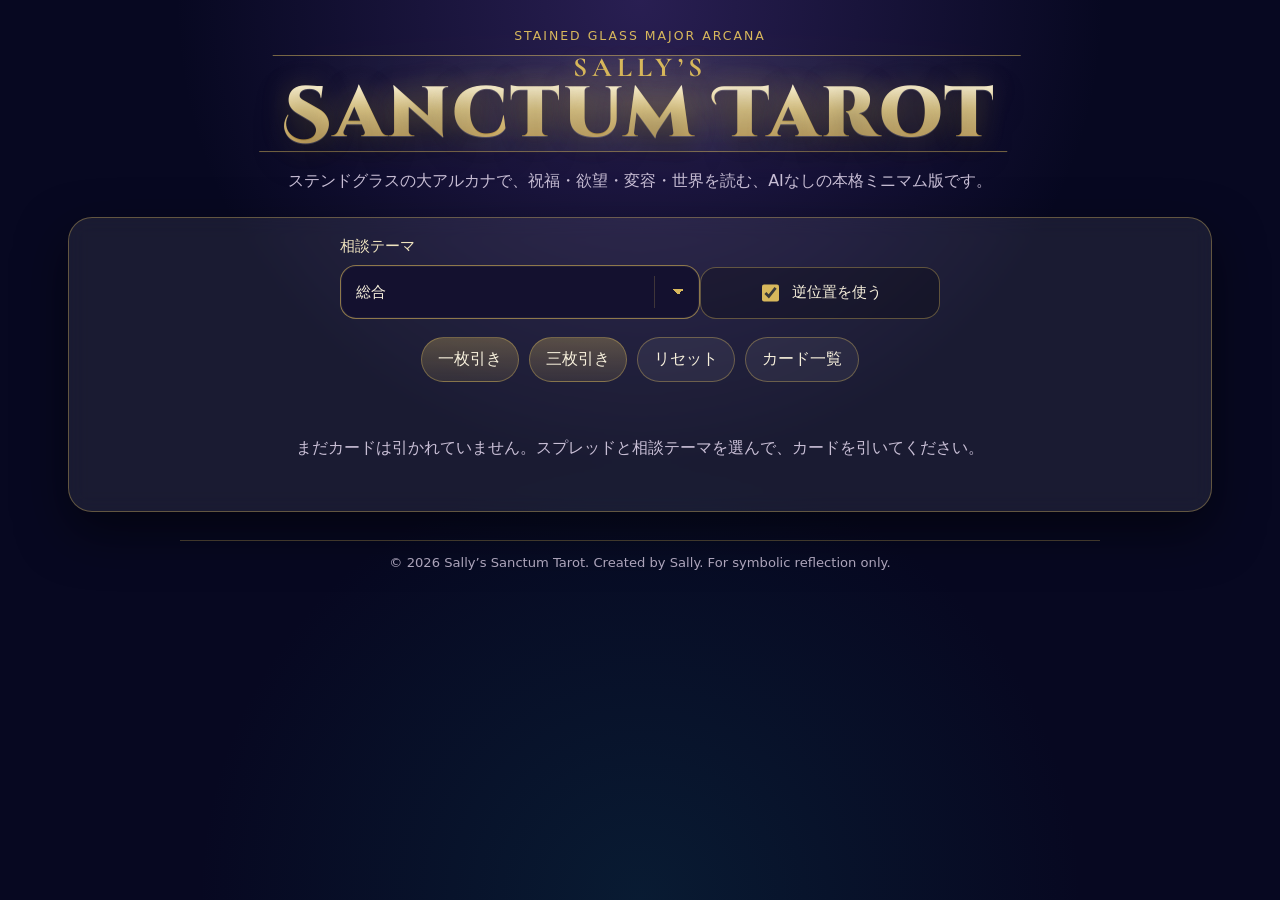
==== index.html @ 747968c7 "Add files via upload" ====
<!doctype html>
<html lang="ja">
<head>
  <meta charset="utf-8" />
  <meta name="viewport" content="width=device-width, initial-scale=1" />
  <title>Sally’s Sanctum Tarot</title>
  <meta name="description" content="Sally’s Sanctum Tarot。ステンドグラスの大アルカナを使う、AIなしのタロットWebアプリ。" />
  <link rel="icon" type="image/png" href="images/favicon.png" />
  <link rel="apple-touch-icon" href="images/favicon.png" />
  <link rel="preconnect" href="https://fonts.googleapis.com" />
  <link rel="preconnect" href="https://fonts.gstatic.com" crossorigin />
  <link href="https://fonts.googleapis.com/css2?family=Cinzel+Decorative:wght@700;900&family=Cormorant+Garamond:wght@600;700&display=swap" rel="stylesheet" />
  <link rel="stylesheet" href="css/app.css" />
  <link rel="stylesheet" href="css/render.css" />
  <script src="js/card-pool.js" defer></script>
  <script src="js/tarot-engine.js" defer></script>
  <script src="js/render.js" defer></script>
  <script src="js/app.js" defer></script>
</head>
<body>
  <main class="app">
    <header class="app-header">
      <p class="eyebrow">Stained Glass Major Arcana</p>
      <h1 class="site-title" aria-label="Sally’s Sanctum Tarot">
        <span class="title-owner">Sally’s</span>
        <span class="title-main">Sanctum Tarot</span>
      </h1>
      <p class="subtitle">ステンドグラスの大アルカナで、祝福・欲望・変容・世界を読む、AIなしの本格ミニマム版です。</p>
    </header>

    <section class="panel" aria-label="タロット占い">
      <div class="setting-grid">
        <label class="select-label" for="context">
          <span>相談テーマ</span>
          <select id="context">
            <option value="general">総合</option>
            <option value="love">恋愛・関係性</option>
            <option value="work">仕事・活動</option>
            <option value="selfCare">セルフケア</option>
            <option value="creativity">創作</option>
          </select>
        </label>

        <label class="toggle-label" for="use-reversals">
          <input type="checkbox" id="use-reversals" checked />
          <span>逆位置を使う</span>
        </label>
      </div>

      <div class="controls" aria-label="操作">
        <button type="button" id="draw-one">一枚引き</button>
        <button type="button" id="draw-three">三枚引き</button>
        <button type="button" id="reset" class="secondary">リセット</button>
        <button type="button" id="toggle-library" class="secondary">カード一覧</button>
      </div>

      <div id="spread" class="reading-root" aria-live="polite"></div>
    </section>

    <section id="library" class="panel library" hidden aria-label="カード一覧">
      <h2>カード一覧</h2>
      <p class="subtitle">カードプール内の基本解釈、位置別解釈、相談テーマ別解釈、オリジナル解釈、シナジー情報を確認できます。</p>
      <div id="library-grid" class="library-grid"></div>
    </section>

    <footer class="app-footer" aria-label="サイト情報">
      <p>© 2026 Sally’s Sanctum Tarot. Created by Sally. For symbolic reflection only.</p>
    </footer>
  </main>

  <button type="button" id="back-to-top" class="back-to-top" aria-label="ページ上部へ戻る" title="ページ上部へ戻る">↑</button>

  <audio id="flip-sound" src="sounds/card-flip.mp3" preload="auto"></audio>
  <audio id="synergy-sound" src="sounds/synergy-flash.mp3" preload="auto"></audio>
</body>
</html>
---- css/app.css ----
:root {
  --bg: #070821;
  --panel: rgba(255, 255, 255, 0.08);
  --panel-strong: rgba(0, 0, 0, 0.34);
  --panel2: rgba(0, 0, 0, 0.22);
  --text: #f7f0dc;
  --muted: #c9bfd6;
  --gold: #d8b85c;
  --gold-soft: rgba(216, 184, 92, 0.16);
  --line: rgba(216, 184, 92, 0.38);
  --line-soft: rgba(255, 255, 255, 0.13);
  --shadow: rgba(0, 0, 0, 0.50);
}

* {
  box-sizing: border-box;
}

body {
  margin: 0;
  min-height: 100vh;
  font-family: system-ui, -apple-system, BlinkMacSystemFont, "Segoe UI", sans-serif;
  color: var(--text);
  background:
    radial-gradient(circle at top, rgba(88, 62, 150, 0.42), transparent 42%),
    radial-gradient(circle at bottom, rgba(14, 84, 103, 0.25), transparent 40%),
    var(--bg);
}

.app {
  width: min(1180px, 100%);
  margin: auto;
  padding: 28px 18px 46px;
}

.app-header {
  text-align: center;
  margin-bottom: 22px;
}

.eyebrow {
  margin: 0 0 8px;
  color: var(--gold);
  letter-spacing: 0.16em;
  text-transform: uppercase;
  font-size: 0.78rem;
}

h1 {
  margin: 0;
}

.site-title {
  position: relative;
  display: inline-grid;
  gap: 0.04em;
  margin: 0 0 12px;
  padding: 0.12em 0.2em 0.18em;
  color: var(--text);
  line-height: 0.94;
  text-align: center;
  text-wrap: balance;
  isolation: isolate;
}

.site-title::before {
  content: "";
  position: absolute;
  inset: 0.14em -0.34em 0.08em;
  z-index: -1;
  border-block: 1px solid rgba(216, 184, 92, 0.52);
  background:
    radial-gradient(ellipse at center, rgba(216, 184, 92, 0.15), transparent 62%),
    linear-gradient(90deg, transparent, rgba(255, 255, 255, 0.09), transparent);
  filter: drop-shadow(0 0 18px rgba(216, 184, 92, 0.16));
  transform: skewX(-8deg);
}

.title-owner {
  font-family: "Cormorant Garamond", Georgia, serif;
  font-size: clamp(1.05rem, 3.5vw, 1.72rem);
  font-weight: 700;
  letter-spacing: 0.18em;
  color: var(--gold);
  text-transform: uppercase;
  text-shadow: 0 0 18px rgba(216, 184, 92, 0.32);
}

.title-main {
  font-family: "Cinzel Decorative", "Cormorant Garamond", Georgia, serif;
  font-size: clamp(2.05rem, 8vw, 4.45rem);
  font-weight: 900;
  letter-spacing: 0.035em;
  background: linear-gradient(180deg, #fff8dd 0%, #e8ca76 42%, #b98b34 100%);
  -webkit-background-clip: text;
  background-clip: text;
  color: transparent;
  text-shadow:
    0 1px 0 rgba(255, 255, 255, 0.18),
    0 0 28px rgba(216, 184, 92, 0.26),
    0 12px 30px rgba(0, 0, 0, 0.55);
}

h2,
h3,
h4 {
  margin: 0 0 10px;
}

p {
  margin-top: 0;
}

.subtitle {
  margin: 0;
  color: var(--muted);
  line-height: 1.75;
}

.panel {
  border: 1px solid var(--line);
  background: var(--panel);
  border-radius: 24px;
  padding: 18px;
  box-shadow: 0 20px 50px var(--shadow);
  backdrop-filter: blur(10px);
}

.question-area {
  display: grid;
  gap: 10px;
  margin-bottom: 16px;
}

label,
.select-label span {
  color: var(--muted);
  font-size: 0.95rem;
}

textarea,
select {
  width: 100%;
  border-radius: 16px;
  border: 1px solid var(--line);
  background: rgba(0, 0, 0, 0.24);
  color: var(--text);
  padding: 14px 15px;
  font: inherit;
  line-height: 1.6;
  outline: none;
}

textarea {
  min-height: 86px;
  resize: vertical;
}

select {
  min-height: 52px;
}

.toggle-label {
  min-height: 52px;
  display: inline-flex;
  align-items: center;
  justify-content: center;
  gap: 10px;
  border: 1px solid var(--line);
  border-radius: 16px;
  background: rgba(0, 0, 0, 0.24);
  color: var(--text);
  padding: 12px 14px;
  cursor: pointer;
  user-select: none;
}

.toggle-label input {
  width: 1.12rem;
  height: 1.12rem;
  accent-color: var(--gold);
}

.toggle-label span {
  color: var(--text);
  font-size: 0.95rem;
}

textarea:focus,
select:focus {
  border-color: var(--gold);
  box-shadow: 0 0 0 3px rgba(216, 184, 92, 0.14);
}

.setting-grid {
  display: grid;
  grid-template-columns: minmax(220px, 360px) minmax(180px, 240px);
  justify-content: center;
  align-items: end;
  margin: 0 0 18px;
}

.select-label {
  display: grid;
  gap: 8px;
}

.controls {
  display: flex;
  flex-wrap: wrap;
  gap: 10px;
  justify-content: center;
  margin: 16px 0 22px;
}

button {
  appearance: none;
  border: 1px solid var(--line);
  border-radius: 999px;
  background: linear-gradient(180deg, rgba(216, 184, 92, 0.30), rgba(216, 184, 92, 0.12));
  color: var(--text);
  padding: 11px 16px;
  font: inherit;
  cursor: pointer;
  transition: transform 0.16s ease, background 0.16s ease, border-color 0.16s ease;
}

button:hover,
button:focus-visible {
  transform: translateY(-1px);
  border-color: var(--gold);
  background: linear-gradient(180deg, rgba(216, 184, 92, 0.42), rgba(216, 184, 92, 0.18));
}

button.secondary {
  background: rgba(255, 255, 255, 0.06);
}

button[hidden],
[hidden] {
  display: none !important;
}

.reading-root {
  display: grid;
  gap: 18px;
}

.library {
  margin-top: 18px;
}

.library-grid {
  display: grid;
  grid-template-columns: 1fr;
  gap: 16px;
  margin-top: 16px;
}

.library-card-full {
  display: grid;
  grid-template-columns: minmax(140px, 210px) 1fr;
  gap: 16px;
  border: 1px solid var(--line);
  border-radius: 22px;
  padding: 14px;
  background: rgba(0, 0, 0, 0.18);
  line-height: 1.7;
}

.library-card-full img {
  width: 100%;
  border-radius: 16px;
  border: 1px solid var(--line-soft);
  box-shadow: 0 14px 30px var(--shadow);
}

.library-body h3 {
  color: var(--gold);
  font-size: 1.28rem;
}

.app-footer {
  margin-top: 18px;
  text-align: center;
  color: var(--muted);
  font-size: 0.9rem;
  line-height: 1.7;
}

.muted {
  color: var(--muted);
}

@media (max-width: 720px) {
  .library-card-full {
    grid-template-columns: 1fr;
  }

  .library-card-full img {
    width: min(240px, 100%);
    margin: auto;
  }
}

@media (max-width: 520px) {
  .panel {
    padding: 14px;
  }

  button {
    width: 100%;
  }

  .setting-grid {
    grid-template-columns: 1fr;
  }
}

/* v21: question input removed; compact, accessible select styling. */
.question-area {
  display: none;
}

select {
  appearance: none;
  -webkit-appearance: none;
  color: var(--text);
  background-color: #14112f;
  background-image:
    linear-gradient(45deg, transparent 50%, var(--gold) 50%),
    linear-gradient(135deg, var(--gold) 50%, transparent 50%),
    linear-gradient(to right, rgba(216, 184, 92, 0.22), rgba(216, 184, 92, 0.22));
  background-position:
    calc(100% - 21px) 50%,
    calc(100% - 15px) 50%,
    calc(100% - 44px) 50%;
  background-size: 6px 6px, 6px 6px, 1px 62%;
  background-repeat: no-repeat;
  padding-right: 56px;
  border-color: rgba(216, 184, 92, 0.62);
  box-shadow: inset 0 0 0 1px rgba(255, 255, 255, 0.05);
}

select:hover {
  border-color: var(--gold);
  background-color: #19143a;
}

select:focus,
select:focus-visible {
  border-color: var(--gold);
  box-shadow: 0 0 0 3px rgba(216, 184, 92, 0.22), inset 0 0 0 1px rgba(255, 255, 255, 0.06);
}

select option {
  background-color: #14112f;
  color: #f7f0dc;
}

select option:checked {
  background-color: #3b2f67;
  color: #fff8dc;
}

.select-label span {
  color: #efe4bf;
}

@media (max-width: 520px) {
  .setting-grid {
    grid-template-columns: 1fr;
    gap: 10px;
  }

  .toggle-label {
    justify-content: flex-start;
  }
}

@media (max-width: 520px) {
  .site-title {
    gap: 0.02em;
    margin-bottom: 10px;
    padding-inline: 0;
  }

  .site-title::before {
    inset-inline: -0.1em;
  }

  .title-owner {
    letter-spacing: 0.14em;
  }

  .title-main {
    letter-spacing: 0.015em;
  }
}


/* v26: Compact one-line footer and back-to-top control. */
.app-footer {
  margin: 28px auto 0;
  width: min(920px, 100%);
  border-top: 1px solid rgba(216, 184, 92, 0.34);
  padding: 12px 8px 0;
  text-align: center;
  color: rgba(201, 191, 214, 0.9);
  font-size: 0.82rem;
  line-height: 1.5;
}

.app-footer p {
  margin: 0;
  white-space: normal;
}

.back-to-top {
  position: fixed;
  right: max(16px, env(safe-area-inset-right));
  bottom: max(16px, env(safe-area-inset-bottom));
  z-index: 30;
  width: 48px;
  height: 48px;
  display: inline-grid;
  place-items: center;
  padding: 0;
  border-radius: 999px;
  border: 1px solid rgba(216, 184, 92, 0.72);
  background:
    radial-gradient(circle at 35% 20%, rgba(255, 255, 255, 0.22), transparent 36%),
    linear-gradient(180deg, rgba(216, 184, 92, 0.32), rgba(20, 17, 47, 0.94));
  color: #fff8dc;
  box-shadow:
    0 12px 34px rgba(0, 0, 0, 0.48),
    0 0 22px rgba(216, 184, 92, 0.18);
  font-size: 1.35rem;
  line-height: 1;
  opacity: 0;
  pointer-events: none;
  transform: translateY(12px) scale(0.94);
  transition: opacity 180ms ease, transform 180ms ease, border-color 180ms ease;
}

.back-to-top.is-visible {
  opacity: 1;
  pointer-events: auto;
  transform: translateY(0) scale(1);
}

.back-to-top:hover {
  border-color: var(--gold);
  transform: translateY(-2px) scale(1.03);
}

.back-to-top:focus-visible {
  outline: 3px solid rgba(255, 248, 220, 0.85);
  outline-offset: 3px;
}

@media (max-width: 520px) {
  .app-footer {
    margin-top: 22px;
    padding-inline: 6px;
    font-size: 0.75rem;
  }

  .back-to-top {
    width: 44px;
    height: 44px;
    right: max(12px, env(safe-area-inset-right));
    bottom: max(12px, env(safe-area-inset-bottom));
    font-size: 1.22rem;
  }
}
---- css/render.css ----
.spread {
  display: grid;
  gap: 18px;
  align-items: stretch;
  overflow-x: auto;
  padding: 4px 2px 12px;
  scrollbar-width: thin;
}

.spread-three {
  grid-template-columns: repeat(3, minmax(190px, 1fr));
}

.spread-one {
  grid-template-columns: minmax(0, 300px);
  justify-content: center;
  overflow-x: visible;
}

.slot {
  position: relative;
  border: 1px solid var(--line);
  border-radius: 22px;
  padding: 14px;
  background: var(--panel2);
  min-width: 0;
  opacity: 0;
  transform: translateY(14px) scale(0.985);
  animation: dealIn 0.56s ease forwards;
  animation-delay: calc(var(--slot-index, 0) * 130ms);
  transition: border-color 0.18s ease, box-shadow 0.18s ease, transform 0.18s ease;
  cursor: pointer;
  height: 100%;
  display: flex;
  flex-direction: column;
}

.slot:hover,
.slot:focus-within {
  border-color: var(--gold);
  box-shadow: 0 0 0 1px rgba(216, 184, 92, 0.26), 0 18px 36px rgba(0, 0, 0, 0.28);
}

@keyframes dealIn {
  to {
    opacity: 1;
    transform: translateY(0) scale(1);
  }
}

/* Synergy flash: glow only the visible card image outline, not the whole slot panel. */
.card-stage {
  position: relative;
}

.card-stage::after {
  content: "";
  position: absolute;
  inset: 0;
  border-radius: 18px;
  pointer-events: none;
  z-index: 6;
  opacity: 0;
}

.slot.synergy-glow .card-stage::after {
  animation: synergyImageOutline 1.25s ease-out 1 both;
}

@keyframes synergyImageOutline {
  0% {
    opacity: 0;
    box-shadow: 0 0 0 0 rgba(216, 184, 92, 0);
  }
  16% {
    opacity: 1;
    box-shadow:
      0 0 0 2px rgba(255, 226, 142, 0.98),
      0 0 18px 5px rgba(255, 226, 142, 0.78),
      0 0 38px 12px rgba(255, 226, 142, 0.34);
  }
  58% {
    opacity: 0.7;
    box-shadow:
      0 0 0 1px rgba(245, 216, 122, 0.68),
      0 0 14px 4px rgba(245, 216, 122, 0.42);
  }
  100% {
    opacity: 0;
    box-shadow: 0 0 0 0 rgba(216, 184, 92, 0);
  }
}

@media (prefers-reduced-motion: reduce) {
  .slot {
    opacity: 1;
    transform: none;
    animation: none;
  }

  .slot.synergy-glow .card-stage::after {
    animation: none;
    opacity: 1;
    box-shadow: 0 0 0 2px rgba(245, 216, 122, 0.72), 0 0 18px rgba(245, 216, 122, 0.45);
  }
}

.slot-title {
  margin: 0 0 10px;
  color: var(--gold);
  text-align: center;
  font-weight: 700;
  letter-spacing: 0.06em;
}

.card-stage {
  perspective: 1100px;
  width: min(100%, 240px);
  margin: 0 auto 12px;
  padding: 0;
  border: 0;
  background: transparent;
  display: block;
  cursor: pointer;
  flex: 0 0 auto;
}

.card-stage:hover,
.card-stage:focus-visible {
  transform: none;
  border: 0;
  background: transparent;
  outline: 2px solid var(--gold);
  outline-offset: 6px;
}

.card {
  width: 100%;
  aspect-ratio: 2 / 3;
  position: relative;
  transform-style: preserve-3d;
  transition: transform 0.7s ease;
  display: block;
}

.slot.revealed .card {
  transform: rotateY(180deg);
}

.face {
  position: absolute;
  inset: 0;
  backface-visibility: hidden;
  border-radius: 18px;
  overflow: hidden;
  border: 1px solid rgba(255, 255, 255, 0.24);
  box-shadow: 0 18px 36px var(--shadow);
  background: #111;
}

.face img {
  width: 100%;
  height: 100%;
  object-fit: cover;
  display: block;
}

.front {
  transform: rotateY(180deg);
}

.reversed .front img {
  transform: rotate(180deg);
}

.slot-card-summary {
  display: flex;
  flex: 1 1 auto;
  flex-direction: column;
  text-align: center;
  line-height: 1.65;
  min-height: 188px;
  visibility: hidden;
  opacity: 0;
  pointer-events: none;
  transition: opacity 0.22s ease;
}

.slot.revealed .slot-card-summary {
  visibility: visible;
  opacity: 1;
  pointer-events: auto;
}

.card-name {
  margin: 0 0 4px;
  font-size: 1.16rem;
  color: var(--text);
}

.orientation {
  margin: 0 0 8px;
  color: var(--muted);
}

.slot-lead {
  margin: 8px 0 0;
  color: var(--text);
  font-size: 0.92rem;
}

.slot-hint {
  margin: auto 0 0;
  padding-top: 9px;
  color: var(--muted);
  font-size: 0.78rem;
}

.detail-reader {
  width: 100%;
  max-width: none;
  margin: 4px 0 0;
  display: grid;
  gap: 12px;
}

.detail-tabs {
  display: flex;
  flex-wrap: wrap;
  gap: 8px;
  justify-content: center;
  border: 1px solid var(--line);
  border-radius: 999px;
  padding: 8px;
  background: rgba(0, 0, 0, 0.18);
}

.detail-tab {
  padding: 9px 13px;
  font-size: 0.92rem;
  background: rgba(255, 255, 255, 0.05);
}

.detail-tab.is-active {
  border-color: var(--gold);
  background: linear-gradient(180deg, rgba(216, 184, 92, 0.36), rgba(216, 184, 92, 0.14));
  box-shadow: 0 0 0 2px rgba(216, 184, 92, 0.12);
}

.detail-panels {
  display: grid;
  gap: 12px;
}

.detail-panel {
  border: 1px solid var(--line);
  border-radius: 22px;
  padding: 16px;
  background: var(--panel2);
  line-height: 1.85;
}

.detail-panel[hidden] {
  display: none !important;
}

.card-detail-header {
  text-align: center;
  border-bottom: 1px solid var(--line-soft);
  padding-bottom: 12px;
  margin-bottom: 14px;
}

.reading-overview {
  display: grid;
  gap: 12px;
}

.reading-question {
  margin: 0;
  line-height: 1.8;
}

.reading-question span,
.overview-grid span,
.data-grid span {
  display: block;
  color: var(--gold);
  font-size: 0.78rem;
  letter-spacing: 0.08em;
  margin-bottom: 3px;
}

.overview-grid,
.data-grid {
  display: grid;
  grid-template-columns: repeat(auto-fit, minmax(170px, 1fr));
  gap: 10px;
}

.overview-grid div,
.data-grid div {
  border: 1px solid var(--line-soft);
  border-radius: 14px;
  padding: 10px;
  background: rgba(0, 0, 0, 0.17);
  line-height: 1.6;
}

.core-meaning,
.lead {
  color: var(--text);
}

.section-lead {
  color: var(--muted);
}

.result-section {
  border: 1px solid var(--line-soft);
  border-radius: 16px;
  background: rgba(0, 0, 0, 0.17);
  padding: 0;
  margin: 10px 0;
}

.result-section > summary {
  cursor: pointer;
  color: var(--gold);
  font-weight: 700;
  padding: 11px 12px;
}

.result-section > p,
.result-section > ul,
.result-section > h3,
.result-section > h4,
.result-section > .tag-line,
.result-section > .data-grid,
.result-section > .mini-section {
  margin-left: 12px;
  margin-right: 12px;
}

.result-section > p:last-child,
.result-section > ul:last-child,
.result-section > .tag-line:last-child,
.result-section > .data-grid:last-child,
.result-section > .mini-section:last-child {
  margin-bottom: 12px;
}

.result-section ul {
  padding-left: 1.3rem;
  line-height: 1.75;
}

.tag-line {
  line-height: 2;
}

.tag-line span {
  display: inline-block;
  margin: 2px 5px 2px 0;
  padding: 2px 8px;
  border: 1px solid var(--line-soft);
  border-radius: 999px;
  background: var(--gold-soft);
  color: var(--text);
  font-size: 0.92rem;
}

.meta-line {
  color: var(--muted);
}

.mini-section {
  padding: 8px 0;
  border-top: 1px solid var(--line-soft);
}

.mini-section:first-of-type {
  border-top: 0;
}

.pair-section h2 {
  text-align: center;
  color: var(--gold);
}

.pair-grid {
  display: grid;
  grid-template-columns: 1fr;
  gap: 12px;
}

.pair-card {
  border: 1px solid var(--line-soft);
  border-radius: 16px;
  padding: 12px;
  background: rgba(0, 0, 0, 0.18);
  line-height: 1.7;
}

.pair-card.defined {
  border-color: var(--line);
  background: rgba(216, 184, 92, 0.08);
}

.pair-label,
.pair-source {
  color: var(--muted);
  font-size: 0.9rem;
}

.empty-state {
  text-align: center;
  color: var(--muted);
  line-height: 1.8;
  padding: 30px 10px;
}

@media (max-width: 760px) {
  .spread-three {
    grid-template-columns: repeat(3, minmax(170px, 1fr));
  }

  .card-stage {
    width: min(100%, 205px);
  }

  .detail-tabs {
    border-radius: 18px;
  }
}

@media (max-width: 520px) {
  .slot {
    padding: 12px;
  }

  .spread {
    margin-left: -4px;
    margin-right: -4px;
    padding-left: 4px;
    padding-right: 4px;
  }

  .spread-three {
    grid-template-columns: repeat(3, minmax(150px, 1fr));
  }

  .card-stage {
    width: min(100%, 170px);
  }

  .slot-card-summary {
    min-height: 104px;
  }

  .slot-lead {
    display: none;
  }

  .detail-panel {
    padding: 13px;
  }
}

@media (max-width: 520px) {
  .detail-tabs .detail-tab {
    width: auto;
    flex: 1 1 auto;
  }
}

/* v12 responsive reflow: avoid horizontal scrolling on narrow screens. */
.spread,
.detail-reader,
.detail-panel,
.result-section,
.slot,
.card-detail-header,
.overview-grid,
.data-grid,
.pair-grid,
.pair-card {
  min-width: 0;
}

.detail-panel,
.result-section,
.pair-card,
.slot-card-summary {
  overflow-wrap: anywhere;
  word-break: normal;
}

.spread {
  overflow-x: visible;
  width: 100%;
}

.spread-three {
  grid-template-columns: repeat(3, minmax(0, 1fr));
}

.card-stage {
  width: min(100%, 240px);
  max-width: 100%;
}

@media (max-width: 860px) {
  .spread {
    gap: 14px;
  }

  .slot {
    padding: 12px;
    border-radius: 20px;
  }

  .slot-title {
    font-size: 0.95rem;
  }

  .card-stage {
    width: min(100%, 205px);
  }

  .slot-card-summary {
    min-height: 170px;
  }
}

@media (max-width: 680px) {
  .spread-three {
    grid-template-columns: minmax(0, min(360px, 100%));
    justify-content: center;
  }

  .spread-one {
    grid-template-columns: minmax(0, min(340px, 100%));
  }

  .slot {
    width: 100%;
  }

  .card-stage {
    width: min(72vw, 230px);
  }

  .slot-card-summary {
    min-height: 0;
  }

  .slot-lead {
    display: block;
  }

  .detail-tabs {
    border-radius: 18px;
    justify-content: stretch;
  }

  .detail-tab {
    flex: 1 1 calc(50% - 8px);
    min-width: 0;
    text-align: center;
  }

  .overview-grid,
  .data-grid {
    grid-template-columns: 1fr;
  }
}

@media (max-width: 420px) {
  .card-stage {
    width: min(78vw, 215px);
  }

  .detail-tab {
    flex-basis: 100%;
  }

  .detail-panel {
    padding: 12px;
    border-radius: 18px;
  }

  .result-section > p,
  .result-section > ul,
  .result-section > h3,
  .result-section > h4,
  .result-section > .tag-line,
  .result-section > .data-grid,
  .result-section > .mini-section {
    margin-left: 10px;
    margin-right: 10px;
  }
}

/* v13: show pulled card images in detail panels and pair images in synergy panel. */
.card-detail-header {
  display: grid;
  grid-template-columns: minmax(90px, 150px) 1fr;
  gap: 16px;
  align-items: center;
  text-align: left;
}

.card-detail-heading {
  min-width: 0;
}

.card-detail-heading .slot-title {
  text-align: left;
}

.detail-card-visual {
  width: min(150px, 100%);
  justify-self: center;
}

.detail-card-visual img {
  width: 100%;
  aspect-ratio: 2 / 3;
  object-fit: cover;
  display: block;
  border-radius: 16px;
  border: 1px solid var(--line-soft);
  box-shadow: 0 14px 30px var(--shadow);
  background: #111;
}

.detail-card-visual.reversed img,
.pair-mini-card.reversed img {
  transform: rotate(180deg);
}

.pair-visuals {
  display: grid;
  grid-template-columns: minmax(88px, 128px) auto minmax(88px, 128px);
  gap: 12px;
  align-items: center;
  justify-content: center;
  margin: 10px auto 14px;
}

.pair-mini-card {
  margin: 0;
  min-width: 0;
}

.pair-mini-card img {
  width: 100%;
  aspect-ratio: 2 / 3;
  object-fit: cover;
  display: block;
  border-radius: 12px;
  border: 1px solid var(--line-soft);
  box-shadow: 0 12px 24px var(--shadow);
  background: #111;
}

.pair-mini-card figcaption {
  margin-top: 8px;
  display: grid;
  gap: 2px;
  text-align: center;
  line-height: 1.35;
  font-size: 0.78rem;
  color: var(--muted);
}

.pair-mini-card figcaption strong {
  color: var(--text);
  font-size: 0.86rem;
}

.pair-mini-card figcaption em {
  font-style: normal;
  color: var(--gold);
  font-size: 0.74rem;
}

.pair-arrow {
  color: var(--gold);
  font-size: clamp(1.25rem, 4vw, 2rem);
  line-height: 1;
  text-shadow: 0 0 16px rgba(216, 184, 92, 0.45);
}

@media (max-width: 680px) {
  .card-detail-header {
    grid-template-columns: 1fr;
    text-align: center;
  }

  .card-detail-heading .slot-title {
    text-align: center;
  }

  .detail-card-visual {
    width: min(46vw, 150px);
  }

  .pair-visuals {
    grid-template-columns: minmax(78px, 112px) auto minmax(78px, 112px);
    gap: 8px;
  }

  .pair-mini-card figcaption {
    font-size: 0.72rem;
  }

  .pair-mini-card figcaption strong {
    font-size: 0.78rem;
  }
}

@media (max-width: 420px) {
  .detail-card-visual {
    width: min(58vw, 145px);
  }

  .pair-visuals {
    grid-template-columns: minmax(0, 1fr) auto minmax(0, 1fr);
  }

  .pair-arrow {
    font-size: 1.15rem;
  }
}

/* v14: make detail and synergy panels left-aligned and compact. */
.pair-section h2,
.pair-section .section-lead,
.pair-card,
.pair-card h3,
.pair-card p {
  text-align: left;
}

.pair-section h2 {
  color: var(--gold);
  margin-bottom: 6px;
}

.pair-card {
  display: grid;
  gap: 10px;
  justify-items: start;
}

.pair-flow {
  margin: 0;
  color: var(--text);
  font-size: clamp(1.05rem, 2vw, 1.28rem);
}

.pair-title {
  margin: 2px 0 0;
  font-size: 1.02rem;
}

.pair-visuals {
  justify-content: start;
  grid-template-columns: 76px auto 76px;
  gap: 10px;
  margin: 0 0 4px;
}

.pair-mini-card {
  width: 76px;
}

.pair-mini-card img {
  border-radius: 9px;
  box-shadow: 0 8px 18px var(--shadow);
}

.pair-mini-card figcaption {
  margin-top: 6px;
  text-align: left;
  font-size: 0.68rem;
  line-height: 1.25;
}

.pair-mini-card figcaption strong {
  font-size: 0.72rem;
}

.pair-mini-card figcaption em {
  font-size: 0.66rem;
}

.pair-arrow {
  align-self: center;
  font-size: 1.1rem;
}

.card-detail-header {
  grid-template-columns: minmax(92px, 150px) minmax(0, 1fr);
  justify-content: start;
  justify-items: start;
  text-align: left;
}

.card-detail-heading {
  justify-self: start;
  align-self: center;
  text-align: left;
  width: 100%;
}

.card-detail-heading .slot-title,
.card-detail-heading .card-name,
.card-detail-heading .orientation {
  text-align: left;
}

.detail-card-visual {
  justify-self: start;
}

@media (max-width: 680px) {
  .card-detail-header {
    grid-template-columns: minmax(82px, 112px) minmax(0, 1fr);
    gap: 12px;
    text-align: left;
  }

  .card-detail-heading .slot-title,
  .card-detail-heading .card-name,
  .card-detail-heading .orientation {
    text-align: left;
  }

  .detail-card-visual {
    width: min(28vw, 112px);
    justify-self: start;
  }

  .pair-visuals {
    grid-template-columns: 68px auto 68px;
    gap: 8px;
    justify-content: start;
  }

  .pair-mini-card {
    width: 68px;
  }
}

@media (max-width: 420px) {
  .card-detail-header {
    grid-template-columns: 84px minmax(0, 1fr);
  }

  .detail-card-visual {
    width: 84px;
  }

  .pair-visuals {
    grid-template-columns: 62px auto 62px;
  }

  .pair-mini-card {
    width: 62px;
  }

  .pair-mini-card figcaption {
    font-size: 0.64rem;
  }
}

/* v15: force card detail headings to align left consistently. */
.card-detail-header,
.card-detail-header * {
  text-align: left;
}

.card-detail-heading {
  display: flex;
  flex-direction: column;
  align-items: flex-start;
  justify-content: center;
}

.card-detail-heading .slot-title,
.card-detail-heading .card-name,
.card-detail-heading .orientation {
  display: block;
  width: 100%;
  margin-left: 0;
  margin-right: 0;
  text-align: left !important;
}

.card-detail-heading .slot-title {
  align-self: stretch;
}

/* v16: keep the ritual spread visible on phones.
   The spread itself remains 3 columns; detailed reading sections still reflow below. */
.spread-three {
  grid-template-columns: repeat(3, minmax(0, 1fr));
  justify-content: stretch;
  overflow-x: visible;
}

.spread-three .slot {
  min-width: 0;
}

@media (max-width: 680px) {
  .spread {
    gap: clamp(6px, 1.8vw, 10px);
    padding: 2px 0 10px;
    margin-left: 0;
    margin-right: 0;
    overflow-x: visible;
  }

  .spread-three {
    grid-template-columns: repeat(3, minmax(0, 1fr));
    justify-content: stretch;
  }

  .spread-three .slot {
    padding: clamp(6px, 1.8vw, 9px);
    border-radius: 14px;
  }

  .spread-three .slot-title {
    margin-bottom: 6px;
    font-size: clamp(0.7rem, 2.8vw, 0.86rem);
    line-height: 1.2;
    letter-spacing: 0.02em;
  }

  .spread-three .card-stage {
    width: min(100%, 26vw, 118px);
    margin-bottom: 7px;
  }

  .spread-three .face {
    border-radius: 11px;
  }

  .spread-three .card-name {
    margin-bottom: 2px;
    font-size: clamp(0.78rem, 3.1vw, 0.96rem);
    line-height: 1.22;
  }

  .spread-three .orientation {
    margin-bottom: 0;
    font-size: clamp(0.7rem, 2.8vw, 0.86rem);
    line-height: 1.2;
  }

  .spread-three .slot-card-summary {
    min-height: 54px;
    line-height: 1.35;
  }

  .spread-three .slot-lead,
  .spread-three .slot-hint {
    display: none;
  }
}

@media (max-width: 420px) {
  .spread {
    gap: 6px;
  }

  .spread-three .slot {
    padding: 6px;
    border-radius: 12px;
  }

  .spread-three .card-stage {
    width: min(100%, 25.5vw, 104px);
    margin-bottom: 6px;
  }

  .spread-three .slot-title {
    font-size: 0.68rem;
  }

  .spread-three .card-name {
    font-size: 0.78rem;
  }

  .spread-three .orientation {
    font-size: 0.68rem;
  }

  .spread-three .slot-card-summary {
    min-height: 48px;
  }
}

@media (max-width: 360px) {
  .spread {
    gap: 4px;
  }

  .spread-three .slot {
    padding: 5px;
  }

  .spread-three .card-stage {
    width: min(100%, 25vw, 92px);
  }

  .spread-three .slot-title,
  .spread-three .orientation {
    font-size: 0.64rem;
  }

  .spread-three .card-name {
    font-size: 0.72rem;
  }
}

/* v19: detail reader is a controlled carousel, not a free horizontal scroller.
   Tabs remain the primary buttons; on touch screens, a horizontal swipe switches panels. */
.detail-carousel-shell {
  display: block;
  min-width: 0;
  overflow: hidden;
}

.detail-carousel {
  --detail-index: 0;
  display: flex;
  gap: 0;
  overflow: hidden;
  scroll-snap-type: none;
  scroll-behavior: auto;
  -webkit-overflow-scrolling: auto;
  overscroll-behavior-x: auto;
  scrollbar-width: none;
  padding-bottom: 0;
  min-width: 0;
  touch-action: pan-y;
}

.detail-carousel::-webkit-scrollbar {
  display: none;
}

.detail-carousel .detail-panel {
  flex: 0 0 100%;
  width: 100%;
  max-width: 100%;
  box-sizing: border-box;
  transform: translateX(calc(var(--detail-index) * -100%));
  transition: transform 260ms ease;
  scroll-snap-align: none;
  scroll-snap-stop: normal;
  align-self: flex-start;
}

.detail-panel[aria-hidden="true"] {
  opacity: 1;
  pointer-events: none;
}

.detail-panel.is-active {
  opacity: 1;
  pointer-events: auto;
}

@media (max-width: 680px) {
  .detail-carousel {
    touch-action: pan-y;
  }

  .detail-carousel .detail-panel {
    flex-basis: 100%;
  }
}

@media (prefers-reduced-motion: reduce) {
  .detail-carousel .detail-panel {
    transition: none;
  }
}

/* v20: image zoom dialog for detail-reader card images. */
.image-zoom-button {
  appearance: none;
  -webkit-appearance: none;
  border: 0;
  padding: 0;
  margin: 0;
  background: transparent;
  color: inherit;
  font: inherit;
  cursor: zoom-in;
}

.image-zoom-button:focus-visible {
  outline: 3px solid rgba(216, 184, 92, 0.95);
  outline-offset: 4px;
  border-radius: 14px;
}

.detail-card-visual {
  position: relative;
  display: block;
}

.detail-card-visual img,
.pair-mini-image-button img {
  transition: filter 180ms ease, transform 180ms ease;
}

.detail-card-visual:hover img,
.detail-card-visual:focus-visible img,
.pair-mini-image-button:hover img,
.pair-mini-image-button:focus-visible img {
  filter: brightness(1.08) saturate(1.08);
}

.image-zoom-hint {
  position: absolute;
  right: 8px;
  bottom: 8px;
  display: inline-flex;
  align-items: center;
  justify-content: center;
  min-height: 1.8em;
  padding: 0.2em 0.55em;
  border: 1px solid rgba(216, 184, 92, 0.7);
  border-radius: 999px;
  background: rgba(13, 11, 20, 0.78);
  color: var(--gold);
  font-size: 0.7rem;
  line-height: 1;
  letter-spacing: 0.04em;
  box-shadow: 0 8px 18px rgba(0, 0, 0, 0.35);
  opacity: 0;
  transform: translateY(4px);
  transition: opacity 180ms ease, transform 180ms ease;
  pointer-events: none;
}

.detail-card-visual:hover .image-zoom-hint,
.detail-card-visual:focus-visible .image-zoom-hint {
  opacity: 1;
  transform: translateY(0);
}

.pair-mini-image-button {
  display: block;
  width: 100%;
}

.image-dialog {
  width: min(92vw, 760px);
  max-width: 92vw;
  max-height: 92vh;
  padding: 0;
  border: 1px solid rgba(216, 184, 92, 0.45);
  border-radius: 22px;
  background: rgba(15, 12, 24, 0.96);
  color: var(--text);
  box-shadow: 0 28px 80px rgba(0, 0, 0, 0.72), 0 0 42px rgba(216, 184, 92, 0.18);
  overflow: visible;
}

.image-dialog::backdrop {
  background: rgba(6, 5, 10, 0.74);
  backdrop-filter: blur(5px);
}

.image-dialog-panel {
  position: relative;
  padding: clamp(14px, 3vw, 22px);
}

.image-dialog-close {
  position: absolute;
  top: -12px;
  right: -12px;
  z-index: 2;
  display: inline-flex;
  align-items: center;
  justify-content: center;
  width: 42px;
  height: 42px;
  border: 1px solid rgba(216, 184, 92, 0.7);
  border-radius: 999px;
  background: rgba(20, 16, 30, 0.98);
  color: var(--gold);
  font-size: 1.6rem;
  line-height: 1;
  cursor: pointer;
  box-shadow: 0 12px 26px rgba(0, 0, 0, 0.5);
}

.image-dialog-close:hover,
.image-dialog-close:focus-visible {
  background: rgba(38, 29, 48, 0.98);
  outline: 3px solid rgba(216, 184, 92, 0.42);
  outline-offset: 2px;
}

.image-dialog-frame {
  display: grid;
  place-items: center;
  max-height: calc(92vh - 44px);
  overflow: hidden;
}

.image-dialog-img {
  display: block;
  width: auto;
  max-width: min(82vw, 560px);
  max-height: calc(92vh - 72px);
  aspect-ratio: 2 / 3;
  object-fit: contain;
  border-radius: 18px;
  border: 1px solid rgba(216, 184, 92, 0.35);
  background: #111;
  box-shadow: 0 20px 55px rgba(0, 0, 0, 0.65);
}

.image-dialog.is-reversed .image-dialog-img {
  transform: rotate(180deg);
}

@media (max-width: 520px) {
  .image-dialog {
    width: min(94vw, 420px);
    max-width: 94vw;
    border-radius: 18px;
  }

  .image-dialog-panel {
    padding: 12px;
  }

  .image-dialog-close {
    top: -10px;
    right: -8px;
    width: 40px;
    height: 40px;
  }

  .image-dialog-img {
    max-width: 86vw;
    max-height: calc(92vh - 60px);
    border-radius: 14px;
  }

  .image-zoom-hint {
    display: none;
  }
}

/* v22: reuse the detail image dialog affordance in the card library. */
.library-image-button img {
  transition: filter 180ms ease, transform 180ms ease;
}

.library-image-button:hover img,
.library-image-button:focus-visible img {
  filter: brightness(1.08) saturate(1.08);
}

.library-image-button:hover .image-zoom-hint,
.library-image-button:focus-visible .image-zoom-hint {
  opacity: 1;
  transform: translateY(0);
}
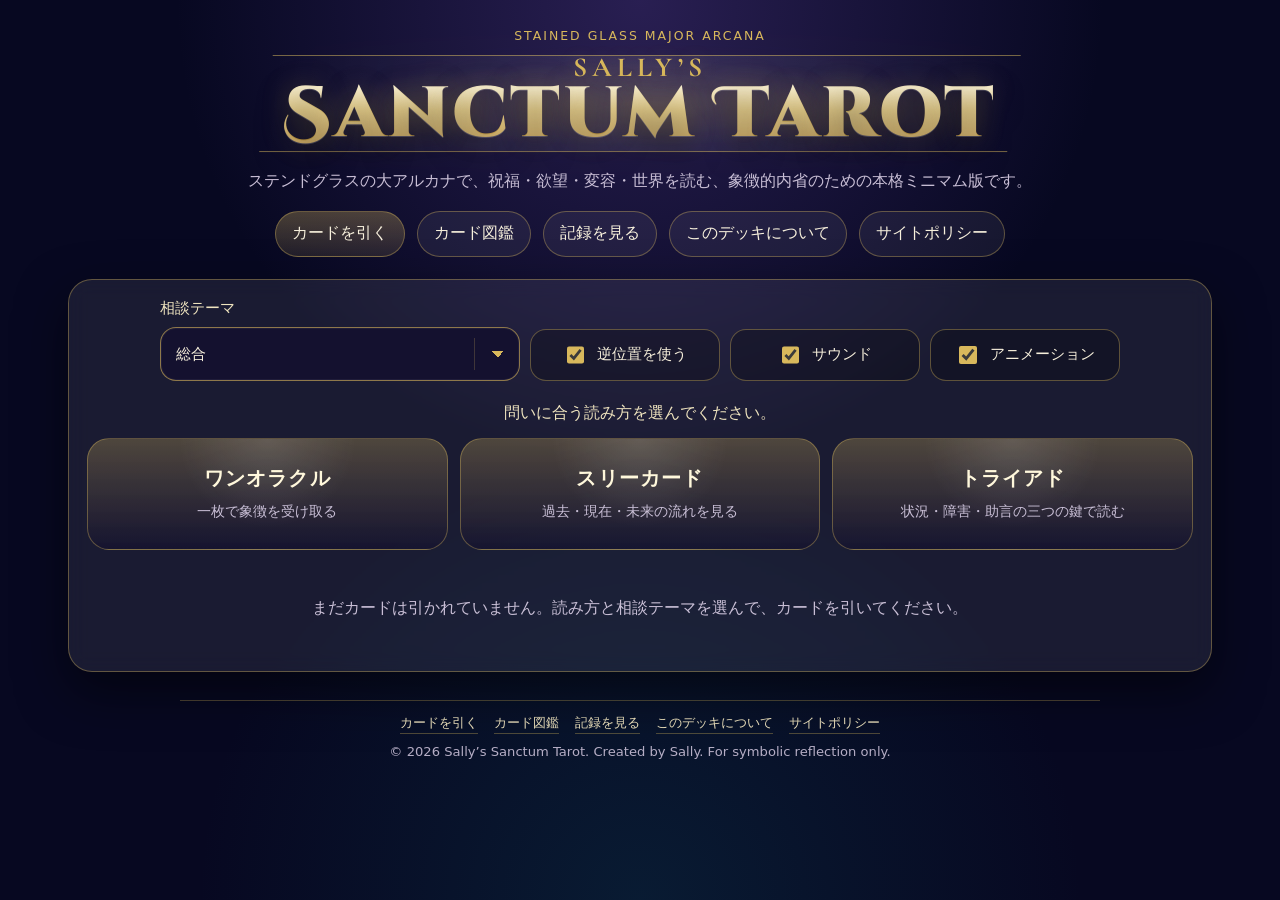
==== commit 6d2faedf: "Add files via upload" ====
--- a/index.html
+++ b/index.html
@@ -4,7 +4,7 @@
   <meta charset="utf-8" />
   <meta name="viewport" content="width=device-width, initial-scale=1" />
   <title>Sally’s Sanctum Tarot</title>
-  <meta name="description" content="Sally’s Sanctum Tarot。ステンドグラスの大アルカナを使う、AIなしのタロットWebアプリ。" />
+  <meta name="description" content="Sally’s Sanctum Tarot。ステンドグラスの大アルカナを使う、象徴的内省のための静的タロットWebアプリ。" />
   <link rel="icon" type="image/png" href="images/favicon.png" />
   <link rel="apple-touch-icon" href="images/favicon.png" />
   <link rel="preconnect" href="https://fonts.googleapis.com" />
@@ -15,6 +15,7 @@
   <script src="js/card-pool.js" defer></script>
   <script src="js/tarot-engine.js" defer></script>
   <script src="js/render.js" defer></script>
+  <script src="js/history-store.js" defer></script>
   <script src="js/app.js" defer></script>
 </head>
 <body>
@@ -25,7 +26,14 @@
         <span class="title-owner">Sally’s</span>
         <span class="title-main">Sanctum Tarot</span>
       </h1>
-      <p class="subtitle">ステンドグラスの大アルカナで、祝福・欲望・変容・世界を読む、AIなしの本格ミニマム版です。</p>
+      <p class="subtitle">ステンドグラスの大アルカナで、祝福・欲望・変容・世界を読む、象徴的内省のための本格ミニマム版です。</p>
+      <nav class="page-nav" aria-label="ページ移動">
+        <a class="button-link" href="index.html">カードを引く</a>
+        <a class="button-link secondary" href="cards.html">カード図鑑</a>
+        <a class="button-link secondary" href="history.html">記録を見る</a>
+        <a class="button-link secondary" href="about.html">このデッキについて</a>
+        <a class="button-link secondary" href="policy.html">サイトポリシー</a>
+      </nav>
     </header>
 
     <section class="panel" aria-label="タロット占い">
@@ -45,25 +53,48 @@
           <input type="checkbox" id="use-reversals" checked />
           <span>逆位置を使う</span>
         </label>
+
+        <label class="toggle-label" for="sound-enabled">
+          <input type="checkbox" id="sound-enabled" checked />
+          <span>サウンド</span>
+        </label>
+
+        <label class="toggle-label" for="animation-enabled">
+          <input type="checkbox" id="animation-enabled" checked />
+          <span>アニメーション</span>
+        </label>
       </div>
 
-      <div class="controls" aria-label="操作">
-        <button type="button" id="draw-one">一枚引き</button>
-        <button type="button" id="draw-three">三枚引き</button>
-        <button type="button" id="reset" class="secondary">リセット</button>
-        <button type="button" id="toggle-library" class="secondary">カード一覧</button>
-      </div>
+      <section class="spread-picker" aria-labelledby="spread-picker-title">
+        <p id="spread-picker-title" class="spread-picker__prompt">問いに合う読み方を選んでください。</p>
+        <div class="spread-options" aria-label="読み方を選択">
+          <button type="button" id="draw-one" class="spread-option">
+            <span class="spread-option__name">ワンオラクル</span>
+            <span class="spread-option__desc">一枚で象徴を受け取る</span>
+          </button>
+          <button type="button" id="draw-three" class="spread-option">
+            <span class="spread-option__name">スリーカード</span>
+            <span class="spread-option__desc">過去・現在・未来の流れを見る</span>
+          </button>
+          <button type="button" id="draw-triad" class="spread-option">
+            <span class="spread-option__name">トライアド</span>
+            <span class="spread-option__desc">状況・障害・助言の三つの鍵で読む</span>
+          </button>
+        </div>
+      </section>
+
 
       <div id="spread" class="reading-root" aria-live="polite"></div>
     </section>
 
-    <section id="library" class="panel library" hidden aria-label="カード一覧">
-      <h2>カード一覧</h2>
-      <p class="subtitle">カードプール内の基本解釈、位置別解釈、相談テーマ別解釈、オリジナル解釈、シナジー情報を確認できます。</p>
-      <div id="library-grid" class="library-grid"></div>
-    </section>
-
     <footer class="app-footer" aria-label="サイト情報">
+      <nav class="footer-links" aria-label="関連ページ">
+        <a href="index.html">カードを引く</a>
+        <a href="cards.html">カード図鑑</a>
+        <a href="history.html">記録を見る</a>
+        <a href="about.html">このデッキについて</a>
+        <a href="policy.html">サイトポリシー</a>
+      </nav>
       <p>© 2026 Sally’s Sanctum Tarot. Created by Sally. For symbolic reflection only.</p>
     </footer>
   </main>
--- a/css/app.css
+++ b/css/app.css
@@ -194,9 +194,10 @@
 
 .setting-grid {
   display: grid;
-  grid-template-columns: minmax(220px, 360px) minmax(180px, 240px);
+  grid-template-columns: minmax(220px, 360px) repeat(3, minmax(150px, 190px));
   justify-content: center;
   align-items: end;
+  gap: 10px;
   margin: 0 0 18px;
 }
 
@@ -211,6 +212,56 @@
   gap: 10px;
   justify-content: center;
   margin: 16px 0 22px;
+}
+
+.spread-picker {
+  display: grid;
+  gap: 12px;
+  margin: 18px 0 14px;
+}
+
+.spread-picker__prompt {
+  margin: 0;
+  color: #efe4bf;
+  text-align: center;
+  line-height: 1.7;
+}
+
+.spread-options {
+  display: grid;
+  grid-template-columns: repeat(3, minmax(0, 1fr));
+  gap: 12px;
+}
+
+.spread-option {
+  min-height: 112px;
+  display: grid;
+  align-content: center;
+  gap: 8px;
+  border-radius: 22px;
+  padding: 18px 14px;
+  text-align: center;
+  background:
+    radial-gradient(circle at top, rgba(255, 255, 255, 0.12), transparent 42%),
+    linear-gradient(180deg, rgba(216, 184, 92, 0.28), rgba(20, 17, 47, 0.62));
+}
+
+.spread-option__name {
+  color: #fff8dc;
+  font-family: "Cormorant Garamond", Georgia, serif;
+  font-size: 1.22rem;
+  font-weight: 700;
+  letter-spacing: 0.06em;
+}
+
+.spread-option__desc {
+  color: var(--muted);
+  font-size: 0.9rem;
+  line-height: 1.65;
+}
+
+.utility-controls {
+  margin-top: 8px;
 }
 
 button {
@@ -300,6 +351,28 @@
   .library-card-full img {
     width: min(240px, 100%);
     margin: auto;
+  }
+}
+
+@media (max-width: 720px) {
+  .spread-options {
+    grid-template-columns: 1fr;
+  }
+
+  .spread-option {
+    min-height: 92px;
+  }
+}
+
+@media (max-width: 900px) {
+  .setting-grid {
+    grid-template-columns: repeat(2, minmax(0, 1fr));
+    max-width: 680px;
+    margin-inline: auto;
+  }
+
+  .setting-grid .select-label {
+    grid-column: 1 / -1;
   }
 }
 
@@ -474,3 +547,1015 @@
     font-size: 1.22rem;
   }
 }
+
+/* User display preferences. */
+html.animations-off,
+body.animations-off {
+  scroll-behavior: auto !important;
+}
+
+body.animations-off .reading-root *,
+body.animations-off .reading-root *::before,
+body.animations-off .reading-root *::after {
+  animation: none !important;
+  transition: none !important;
+}
+
+body.animations-off .slot {
+  opacity: 1 !important;
+  transform: none !important;
+}
+
+body.animations-off .slot .card {
+  transition: none !important;
+}
+
+body.animations-off .slot.synergy-glow .card-stage::after {
+  opacity: 0 !important;
+  box-shadow: none !important;
+}
+
+body.animations-off .detail-carousel .detail-panel {
+  transition: none !important;
+}
+
+/* v30: local reading history. */
+.button-link {
+  appearance: none;
+  display: inline-flex;
+  align-items: center;
+  justify-content: center;
+  min-height: 46px;
+  border: 1px solid var(--line);
+  border-radius: 999px;
+  background: linear-gradient(180deg, rgba(216, 184, 92, 0.30), rgba(216, 184, 92, 0.12));
+  color: var(--text);
+  padding: 11px 16px;
+  font: inherit;
+  text-decoration: none;
+  cursor: pointer;
+  transition: transform 0.16s ease, background 0.16s ease, border-color 0.16s ease;
+}
+
+.button-link:hover,
+.button-link:focus-visible {
+  transform: translateY(-1px);
+  border-color: var(--gold);
+  background: linear-gradient(180deg, rgba(216, 184, 92, 0.42), rgba(216, 184, 92, 0.18));
+}
+
+.button-link.secondary {
+  background: rgba(255, 255, 255, 0.06);
+}
+
+.page-nav {
+  display: flex;
+  flex-wrap: wrap;
+  justify-content: center;
+  gap: 12px;
+  margin-top: 16px;
+}
+
+.page-nav .button-link {
+  width: auto;
+}
+
+.reading-actions {
+  display: flex;
+  align-items: center;
+  justify-content: space-between;
+  gap: 14px;
+  padding: 12px 14px;
+  border: 1px solid var(--line-soft);
+  border-radius: 18px;
+  background: linear-gradient(180deg, rgba(216, 184, 92, 0.12), rgba(0, 0, 0, 0.14));
+}
+
+.reading-action-buttons {
+  display: flex;
+  flex-wrap: wrap;
+  justify-content: flex-end;
+  gap: 10px;
+}
+
+.reading-actions .reading-save-status {
+  min-height: 0;
+  text-align: left;
+}
+
+.reading-actions .reading-action-buttons button {
+  flex: 0 0 auto;
+  min-height: 40px;
+  padding: 9px 14px;
+}
+
+.reading-actions--top {
+  margin: 18px 0 16px;
+}
+
+.reading-actions--bottom {
+  margin-top: 18px;
+}
+
+.reading-actions button[disabled] {
+  cursor: default;
+  opacity: 0.72;
+  transform: none;
+}
+
+.reading-save-status {
+  min-height: 1.6em;
+  margin: 0;
+  color: var(--muted);
+  line-height: 1.6;
+  text-align: center;
+}
+
+.reading-save-status a {
+  color: var(--gold);
+}
+
+@media (max-width: 640px) {
+  .reading-actions {
+    align-items: stretch;
+    flex-direction: column;
+    text-align: center;
+  }
+
+  .reading-actions .reading-save-status {
+    text-align: center;
+  }
+
+  .reading-action-buttons {
+    justify-content: center;
+    width: 100%;
+  }
+
+  .reading-action-buttons button {
+    flex: 1 1 150px;
+  }
+}
+
+.history-page {
+  display: grid;
+  gap: 16px;
+}
+
+.history-page-header {
+  display: flex;
+  justify-content: space-between;
+  align-items: start;
+  gap: 14px;
+}
+
+.history-page-header .eyebrow {
+  margin-bottom: 4px;
+}
+
+.history-page-header h2 {
+  color: var(--text);
+}
+
+.storage-note {
+  margin: 0;
+  border: 1px solid var(--line-soft);
+  border-radius: 16px;
+  padding: 12px 14px;
+  background: rgba(0, 0, 0, 0.18);
+  color: var(--muted);
+  line-height: 1.75;
+}
+
+.history-filters {
+  display: grid;
+  grid-template-columns: minmax(160px, 1fr) minmax(160px, 1fr) minmax(150px, 0.85fr) auto;
+  align-items: end;
+  gap: 12px;
+  border: 1px solid var(--line-soft);
+  border-radius: 18px;
+  padding: 14px;
+  background: rgba(0, 0, 0, 0.14);
+}
+
+.history-filter-field {
+  display: grid;
+  gap: 7px;
+}
+
+.history-filter-field label {
+  color: #efe4bf;
+  font-size: 0.88rem;
+  letter-spacing: 0.08em;
+}
+
+.history-filter-field select,
+.history-filter-field input[type="date"] {
+  width: 100%;
+  min-height: 44px;
+  border: 1px solid var(--line);
+  border-radius: 12px;
+  background: rgba(20, 12, 34, 0.94);
+  color: var(--text);
+  padding: 10px 12px;
+  font: inherit;
+  color-scheme: dark;
+}
+
+.history-filter-field select:focus,
+.history-filter-field input[type="date"]:focus {
+  outline: 2px solid rgba(216, 184, 92, 0.78);
+  outline-offset: 2px;
+  border-color: var(--gold);
+}
+
+.history-filter-actions {
+  display: flex;
+  align-items: end;
+}
+
+.history-filter-actions button {
+  min-height: 44px;
+  white-space: nowrap;
+}
+
+.history-filter-actions button:not([disabled]) {
+  border-color: rgba(216, 184, 92, 0.62);
+  color: #fff5d4;
+}
+
+.history-filter-actions button[disabled] {
+  cursor: default;
+  opacity: 0.62;
+  transform: none;
+}
+
+.history-filter-status {
+  grid-column: 1 / -1;
+  margin: 0;
+  color: var(--muted);
+  font-size: 0.92rem;
+  line-height: 1.6;
+}
+
+.history-root {
+  display: grid;
+  gap: 14px;
+}
+
+.history-entry {
+  border: 1px solid var(--line);
+  border-radius: 22px;
+  padding: 14px;
+  background: rgba(0, 0, 0, 0.18);
+  box-shadow: 0 14px 34px rgba(0, 0, 0, 0.22);
+}
+
+.history-entry-header {
+  display: flex;
+  justify-content: space-between;
+  align-items: start;
+  gap: 14px;
+  margin-bottom: 10px;
+}
+
+.history-entry-header h3 {
+  margin-bottom: 5px;
+  color: var(--gold);
+  font-family: "Cormorant Garamond", Georgia, serif;
+  font-size: 1.32rem;
+  letter-spacing: 0.04em;
+}
+
+.history-date,
+.history-meta,
+.history-flow,
+.history-summary {
+  line-height: 1.75;
+}
+
+.history-date {
+  margin: 0 0 4px;
+  color: #efe4bf;
+  font-size: 0.92rem;
+}
+
+.history-meta,
+.history-flow {
+  margin: 0;
+  color: var(--muted);
+}
+
+.history-summary {
+  margin: 10px 0 0;
+  color: var(--text);
+}
+
+.history-thumbnail-strip {
+  display: flex;
+  flex-wrap: wrap;
+  align-items: flex-start;
+  gap: 8px;
+  margin: 10px 0 6px;
+}
+
+.history-thumbnail-button {
+  position: relative;
+  display: grid;
+  justify-items: center;
+  gap: 5px;
+  width: 54px;
+  min-height: auto;
+  padding: 0;
+  border: 0;
+  border-radius: 12px;
+  background: transparent;
+  color: var(--muted);
+  font-size: 0.72rem;
+  line-height: 1.25;
+  box-shadow: none;
+}
+
+.history-thumbnail-button img {
+  display: block;
+  width: 46px;
+  aspect-ratio: 2 / 3;
+  object-fit: cover;
+  border: 1px solid var(--line-soft);
+  border-radius: 8px;
+  background: #111;
+  box-shadow: 0 8px 18px rgba(0, 0, 0, 0.30);
+  transition: transform 160ms ease, filter 160ms ease, border-color 160ms ease;
+}
+
+.history-thumbnail-button.reversed img {
+  transform: rotate(180deg);
+}
+
+.history-thumbnail-button:hover,
+.history-thumbnail-button:focus-visible {
+  transform: none;
+  background: transparent;
+}
+
+.history-thumbnail-button:hover img,
+.history-thumbnail-button:focus-visible img {
+  filter: brightness(1.08) saturate(1.08);
+  border-color: rgba(216, 184, 92, 0.72);
+}
+
+.history-thumbnail-button.reversed:hover img,
+.history-thumbnail-button.reversed:focus-visible img {
+  transform: rotate(180deg) translateY(-1px);
+}
+
+.history-thumbnail-button:not(.reversed):hover img,
+.history-thumbnail-button:not(.reversed):focus-visible img {
+  transform: translateY(-1px);
+}
+
+.history-thumbnail-button span {
+  max-width: 72px;
+  overflow: hidden;
+  text-overflow: ellipsis;
+  white-space: nowrap;
+}
+
+.history-entry-actions {
+  display: flex;
+  flex-wrap: wrap;
+  justify-content: flex-end;
+  gap: 8px;
+}
+
+button.danger,
+.button-link.danger {
+  border-color: rgba(236, 145, 145, 0.42);
+}
+
+button.danger:hover,
+button.danger:focus-visible,
+.button-link.danger:hover,
+.button-link.danger:focus-visible {
+  border-color: rgba(255, 184, 184, 0.78);
+}
+
+.history-detail {
+  display: grid;
+  gap: 16px;
+  margin-top: 14px;
+  padding-top: 14px;
+  border-top: 1px solid var(--line-soft);
+}
+
+.history-card-list {
+  display: grid;
+  gap: 12px;
+}
+
+.history-card-item {
+  display: grid;
+  grid-template-columns: minmax(86px, 132px) minmax(0, 1fr);
+  gap: 14px;
+  border: 1px solid var(--line-soft);
+  border-radius: 18px;
+  padding: 12px;
+  background: rgba(0, 0, 0, 0.16);
+}
+
+.history-card-figure {
+  margin: 0;
+  align-self: start;
+}
+
+.history-card-image-button {
+  position: relative;
+  display: block;
+  width: 100%;
+  border-radius: 13px;
+}
+
+.history-card-image-button img {
+  transition: filter 180ms ease, transform 180ms ease;
+}
+
+.history-card-image-button:hover img,
+.history-card-image-button:focus-visible img {
+  filter: brightness(1.08) saturate(1.08);
+}
+
+.history-card-image-button:hover .image-zoom-hint,
+.history-card-image-button:focus-visible .image-zoom-hint {
+  opacity: 1;
+  transform: translateY(0);
+}
+
+.history-card-figure img {
+  width: 100%;
+  aspect-ratio: 2 / 3;
+  object-fit: cover;
+  display: block;
+  border-radius: 13px;
+  border: 1px solid var(--line-soft);
+  box-shadow: 0 12px 24px var(--shadow);
+  background: #111;
+}
+
+.history-card-figure.reversed img {
+  transform: rotate(180deg);
+}
+
+.history-card-body {
+  min-width: 0;
+  line-height: 1.75;
+}
+
+.history-card-body h4 {
+  margin-bottom: 4px;
+  color: var(--text);
+  font-size: 1.12rem;
+}
+
+.history-card-body .slot-title {
+  text-align: left;
+}
+
+.history-pairs {
+  display: grid;
+  gap: 10px;
+}
+
+.history-pairs h3 {
+  color: var(--gold);
+}
+
+.history-empty p {
+  margin-bottom: 6px;
+}
+
+@media (max-width: 720px) {
+  .history-page-header,
+  .history-entry-header {
+    display: grid;
+  }
+
+  .history-card-item {
+    grid-template-columns: minmax(0, 1fr);
+    gap: 12px;
+  }
+
+  .history-card-figure {
+    width: min(152px, 44vw);
+    justify-self: center;
+  }
+
+  .history-card-body {
+    width: 100%;
+  }
+
+  .history-filters {
+    grid-template-columns: 1fr;
+  }
+
+  .history-filter-actions {
+    align-items: stretch;
+  }
+
+  .history-filter-actions button {
+    width: 100%;
+  }
+
+  .history-entry-actions {
+    justify-content: stretch;
+  }
+
+  .history-entry-actions button {
+    flex: 1 1 auto;
+  }
+}
+
+@media (max-width: 520px) {
+  .button-link {
+    width: 100%;
+  }
+
+  .page-nav {
+    align-items: stretch;
+  }
+
+  .history-card-item {
+    padding: 10px;
+  }
+
+  .history-thumbnail-strip {
+    gap: 7px;
+  }
+
+  .history-thumbnail-button {
+    width: 50px;
+  }
+
+  .history-thumbnail-button img {
+    width: 42px;
+  }
+
+  .history-card-figure {
+    width: min(140px, 52vw);
+  }
+
+  .history-entry-actions button {
+    width: 100%;
+  }
+}
+
+
+/* v41: About / Deck Philosophy page. */
+.footer-links {
+  display: flex;
+  flex-wrap: wrap;
+  justify-content: center;
+  gap: 8px 16px;
+  margin: 0 0 8px;
+}
+
+.footer-links a {
+  color: #efe4bf;
+  text-decoration: none;
+  border-bottom: 1px solid rgba(216, 184, 92, 0.34);
+  transition: color 160ms ease, border-color 160ms ease;
+}
+
+.footer-links a:hover,
+.footer-links a:focus-visible {
+  color: #fff8dc;
+  border-color: var(--gold);
+}
+
+.about-page {
+  display: grid;
+  gap: 24px;
+  width: min(940px, 100%);
+  margin: 0 auto;
+  padding: clamp(18px, 3vw, 30px);
+  line-height: 1.9;
+}
+
+.about-hero {
+  display: grid;
+  gap: 10px;
+  padding: clamp(16px, 3vw, 26px);
+  border: 1px solid rgba(216, 184, 92, 0.34);
+  border-radius: 24px;
+  background:
+    radial-gradient(circle at top left, rgba(216, 184, 92, 0.18), transparent 38%),
+    rgba(0, 0, 0, 0.18);
+}
+
+.about-hero h2 {
+  color: #fff8dc;
+  font-family: "Cormorant Garamond", Georgia, serif;
+  font-size: clamp(1.8rem, 6vw, 3rem);
+  letter-spacing: 0.04em;
+}
+
+.about-lead {
+  margin: 0;
+  color: #f7f0dc;
+  font-size: clamp(1rem, 2.4vw, 1.12rem);
+  line-height: 1.9;
+}
+
+.about-section {
+  display: grid;
+  gap: 10px;
+  padding-block: 4px;
+}
+
+.about-section h3 {
+  display: inline-flex;
+  align-items: center;
+  gap: 10px;
+  color: var(--gold);
+  font-family: "Cormorant Garamond", Georgia, serif;
+  font-size: clamp(1.35rem, 4vw, 1.75rem);
+  letter-spacing: 0.04em;
+}
+
+.about-section h3::before {
+  content: "✦";
+  color: rgba(216, 184, 92, 0.92);
+  font-size: 0.9em;
+}
+
+.about-section p,
+.about-section li {
+  color: rgba(247, 240, 220, 0.92);
+}
+
+.principle-grid {
+  display: grid;
+  grid-template-columns: repeat(3, minmax(0, 1fr));
+  gap: 12px;
+}
+
+.principle-card {
+  border: 1px solid rgba(216, 184, 92, 0.28);
+  border-radius: 20px;
+  padding: 16px;
+  background: rgba(0, 0, 0, 0.18);
+}
+
+.principle-card h4 {
+  color: #fff8dc;
+  font-family: "Cormorant Garamond", Georgia, serif;
+  font-size: 1.2rem;
+  letter-spacing: 0.04em;
+}
+
+.principle-card p {
+  margin: 0;
+  color: var(--muted);
+  line-height: 1.75;
+}
+
+.about-list {
+  display: grid;
+  gap: 8px;
+  margin: 0;
+  padding-left: 1.25em;
+}
+
+.about-note {
+  border-left: 3px solid rgba(216, 184, 92, 0.64);
+  border-radius: 18px;
+  padding: 14px 16px;
+  background: rgba(216, 184, 92, 0.10);
+  color: var(--muted);
+}
+
+.about-note p {
+  margin: 0;
+}
+
+@media (max-width: 720px) {
+  .principle-grid {
+    grid-template-columns: 1fr;
+  }
+
+  .about-page {
+    gap: 20px;
+  }
+}
+
+@media (max-width: 520px) {
+  .footer-links {
+    gap: 6px 12px;
+    font-size: 0.76rem;
+  }
+
+  .about-hero,
+  .principle-card,
+  .about-note {
+    border-radius: 18px;
+  }
+}
+
+.policy-page h4 {
+  margin: 22px 0 8px;
+  color: var(--gold-light);
+  font-size: 1.02rem;
+}
+
+.policy-page a,
+.about-note a {
+  color: var(--gold-light);
+  text-underline-offset: 3px;
+}
+
+.policy-page a:hover,
+.policy-page a:focus-visible,
+.about-note a:hover,
+.about-note a:focus-visible {
+  color: var(--gold);
+}
+
+.policy-meta {
+  margin-top: 16px;
+  color: var(--muted);
+  font-size: 0.92rem;
+}
+
+
+.cards-page {
+  display: grid;
+  gap: 18px;
+}
+
+.cards-page-hero {
+  display: grid;
+  gap: 8px;
+}
+
+.arcana-thumb-nav {
+  display: grid;
+  gap: 10px;
+}
+
+.arcana-thumb-nav__label {
+  margin: 0;
+  color: var(--muted);
+  font-size: 0.92rem;
+  line-height: 1.5;
+}
+
+.arcana-thumb-list {
+  display: flex;
+  flex-wrap: wrap;
+  gap: 12px 10px;
+  align-items: flex-start;
+  max-width: 100%;
+  overflow-x: hidden;
+}
+
+.arcana-thumb-button {
+  width: clamp(117px, 12vw, 158px);
+  min-height: 0;
+  display: grid;
+  justify-items: center;
+  padding: 0;
+  border: 0;
+  border-radius: 8px;
+  background: transparent;
+  line-height: 0;
+}
+
+.arcana-thumb-button img {
+  width: 100%;
+  aspect-ratio: 2 / 3;
+  object-fit: cover;
+  border-radius: 7px;
+  box-shadow: 0 8px 16px rgba(0, 0, 0, 0.28);
+}
+
+.arcana-thumb-button:hover,
+.arcana-thumb-button:focus-visible {
+  background: transparent;
+  box-shadow: 0 0 0 2px rgba(216, 184, 92, 0.86), 0 0 18px rgba(216, 184, 92, 0.28);
+  transform: translateY(-1px);
+}
+
+.cards-tools {
+  display: grid;
+  gap: 16px;
+  padding: 14px;
+  border: 1px solid var(--line-soft);
+  border-radius: 20px;
+  background: rgba(0, 0, 0, 0.16);
+}
+
+.cards-search-field {
+  display: grid;
+  gap: 8px;
+}
+
+.cards-search-field input[type="search"] {
+  width: 100%;
+  min-height: 52px;
+  border-radius: 16px;
+  border: 1px solid var(--line);
+  background: rgba(0, 0, 0, 0.24);
+  color: var(--text);
+  padding: 14px 15px;
+  font: inherit;
+  line-height: 1.6;
+  outline: none;
+}
+
+.cards-search-field input[type="search"]:focus {
+  border-color: var(--gold);
+  box-shadow: 0 0 0 3px rgba(216, 184, 92, 0.14);
+}
+
+.theme-switcher {
+  display: grid;
+  gap: 14px;
+  margin: 0;
+  padding: 0;
+  border: 0;
+}
+
+.theme-switcher legend {
+  color: var(--muted);
+  font-size: 0.95rem;
+  padding: 0;
+  margin-bottom: 6px;
+}
+
+.theme-chip-group {
+  display: flex;
+  flex-wrap: wrap;
+  gap: 10px;
+}
+
+.theme-chip {
+  width: auto;
+  min-height: 42px;
+  padding: 9px 14px;
+  background: rgba(255, 255, 255, 0.06);
+}
+
+.theme-chip.is-active {
+  border-color: var(--gold);
+  background: linear-gradient(180deg, rgba(216, 184, 92, 0.36), rgba(216, 184, 92, 0.16));
+  color: #fff8dc;
+  box-shadow: 0 0 0 3px rgba(216, 184, 92, 0.10);
+}
+
+.cards-status {
+  margin: 0;
+  color: var(--muted);
+  line-height: 1.7;
+}
+
+.cards-grid {
+  display: grid;
+  grid-template-columns: 1fr;
+  gap: 16px;
+}
+
+.cards-index-card {
+  display: grid;
+  grid-template-columns: 1fr;
+  align-items: start;
+  gap: 14px;
+  border: 1px solid var(--line);
+  border-radius: 22px;
+  padding: 14px;
+  background: rgba(0, 0, 0, 0.18);
+  line-height: 1.7;
+  scroll-margin-top: 18px;
+}
+
+.cards-index-card:focus {
+  outline: none;
+}
+
+.cards-index-card.is-scroll-highlight {
+  animation: cards-scroll-highlight 1200ms ease-out;
+}
+
+@keyframes cards-scroll-highlight {
+  0% {
+    border-color: var(--gold);
+    box-shadow: 0 0 0 4px rgba(216, 184, 92, 0.18), 0 0 30px rgba(216, 184, 92, 0.16);
+  }
+  100% {
+    border-color: var(--line);
+    box-shadow: none;
+  }
+}
+
+.cards-card-image {
+  width: min(260px, 72vw);
+  justify-self: center;
+  align-self: start;
+  border-radius: 18px;
+  padding: 0;
+  background: transparent;
+}
+
+.cards-card-image img {
+  display: block;
+  width: 100%;
+  border-radius: 16px;
+  border: 1px solid var(--line-soft);
+  box-shadow: 0 14px 30px var(--shadow);
+}
+
+.cards-index-body {
+  min-width: 0;
+}
+
+.cards-index-body h3 {
+  margin-bottom: 2px;
+  color: var(--gold);
+  font-size: 1.28rem;
+}
+
+.cards-card-number,
+.cards-card-en {
+  margin: 0;
+  color: var(--muted);
+}
+
+.cards-card-number {
+  font-family: "Cormorant Garamond", Georgia, serif;
+  letter-spacing: 0.12em;
+  text-transform: uppercase;
+}
+
+.cards-card-en {
+  margin-bottom: 10px;
+  font-style: italic;
+}
+
+.cards-preview {
+  margin: 10px 0;
+}
+
+.cards-card-detail {
+  margin-top: 12px;
+}
+
+.cards-detail-grid {
+  display: grid;
+  grid-template-columns: 1fr;
+  gap: 14px;
+}
+
+.is-selected-theme {
+  border-color: rgba(216, 184, 92, 0.34);
+  background: rgba(216, 184, 92, 0.08);
+}
+
+.cards-empty {
+  grid-column: 1 / -1;
+}
+
+@media (max-width: 760px) {
+  .cards-card-image {
+    width: min(230px, 72vw);
+  }
+}
+
+@media (max-width: 560px) {
+  .arcana-thumb-list {
+    gap: 10px 8px;
+  }
+
+  .arcana-thumb-button {
+    width: clamp(96px, 31vw, 124px);
+  }
+
+  .cards-tools {
+    padding: 12px;
+  }
+
+  .theme-chip-group {
+    gap: 8px;
+  }
+
+  .theme-chip {
+    flex: 1 1 calc(50% - 8px);
+    width: auto;
+  }
+
+  .cards-detail-grid {
+    grid-template-columns: 1fr;
+  }
+}
+
+@media (max-width: 520px) {
+  .page-nav .button-link {
+    width: auto;
+  }
+}
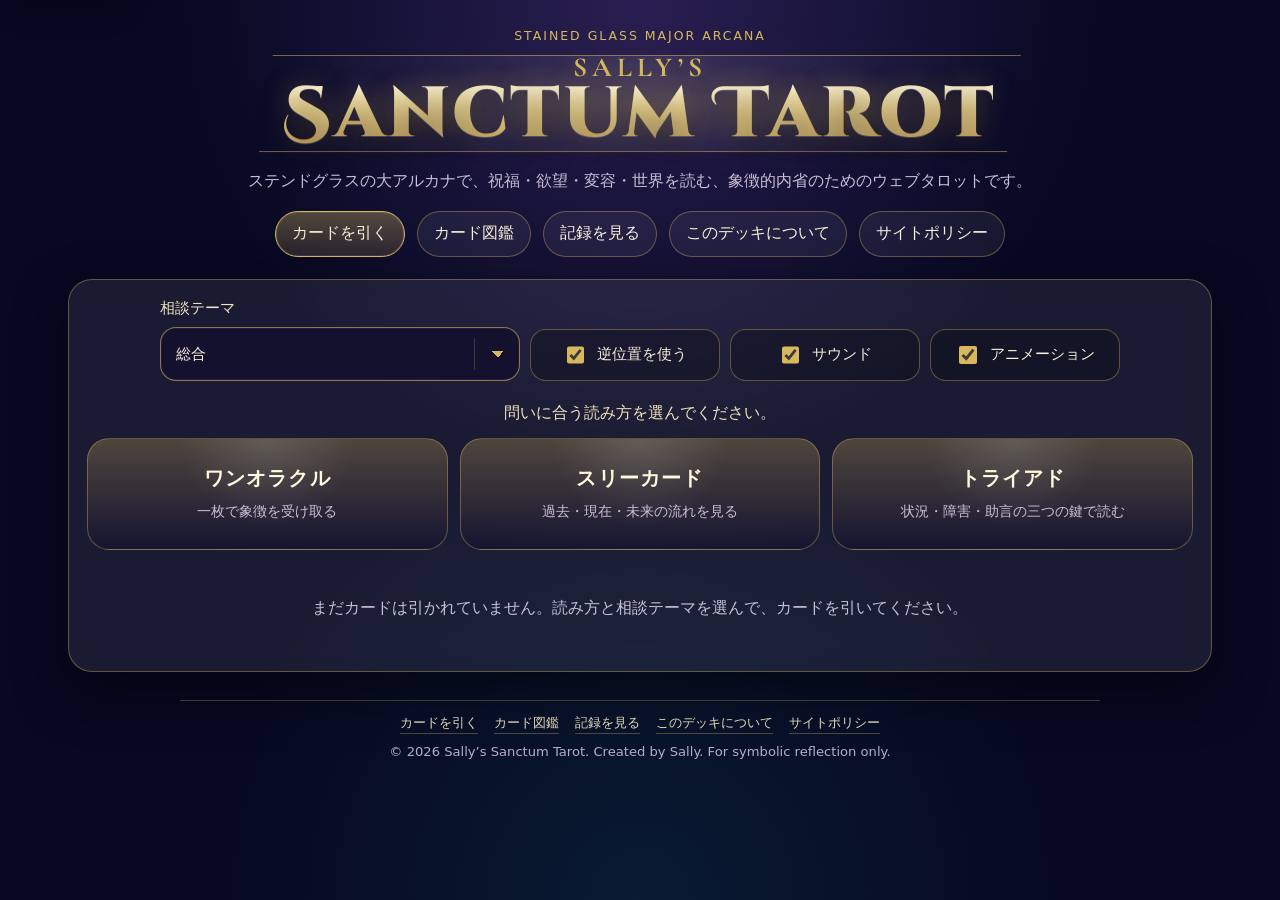
==== commit 3301b5ed: "Add files via upload" ====
--- a/index.html
+++ b/index.html
@@ -12,6 +12,7 @@
   <link href="https://fonts.googleapis.com/css2?family=Cinzel+Decorative:wght@700;900&family=Cormorant+Garamond:wght@600;700&display=swap" rel="stylesheet" />
   <link rel="stylesheet" href="css/app.css" />
   <link rel="stylesheet" href="css/render.css" />
+  <script src="js/site-nav.js" defer></script>
   <script src="js/card-pool.js" defer></script>
   <script src="js/tarot-engine.js" defer></script>
   <script src="js/render.js" defer></script>
@@ -19,6 +20,7 @@
   <script src="js/app.js" defer></script>
 </head>
 <body>
+  <a class="skip-link" href="#main-content">本文へ移動</a>
   <main class="app">
     <header class="app-header">
       <p class="eyebrow">Stained Glass Major Arcana</p>
@@ -26,17 +28,35 @@
         <span class="title-owner">Sally’s</span>
         <span class="title-main">Sanctum Tarot</span>
       </h1>
-      <p class="subtitle">ステンドグラスの大アルカナで、祝福・欲望・変容・世界を読む、象徴的内省のための本格ミニマム版です。</p>
-      <nav class="page-nav" aria-label="ページ移動">
-        <a class="button-link" href="index.html">カードを引く</a>
-        <a class="button-link secondary" href="cards.html">カード図鑑</a>
-        <a class="button-link secondary" href="history.html">記録を見る</a>
-        <a class="button-link secondary" href="about.html">このデッキについて</a>
-        <a class="button-link secondary" href="policy.html">サイトポリシー</a>
+      <p class="subtitle">ステンドグラスの大アルカナで、祝福・欲望・変容・世界を読む、象徴的内省のためのウェブタロットです。</p>
+      <nav class="page-nav site-nav" aria-label="ページ移動">
+        <a class="button-link secondary page-nav__primary" href="index.html" aria-current="page">カードを引く</a>
+        <div class="page-nav__links">
+          <a class="button-link secondary page-nav__menu-link" href="cards.html">カード図鑑</a>
+          <a class="button-link secondary page-nav__menu-link" href="history.html">記録を見る</a>
+          <a class="button-link secondary page-nav__menu-link" href="about.html">このデッキについて</a>
+          <a class="button-link secondary page-nav__menu-link" href="policy.html">サイトポリシー</a>
+        </div>
+        <button type="button" class="button-link secondary page-nav__menu-button" data-site-menu-open aria-haspopup="dialog" aria-controls="site-menu-dialog-index">メニュー</button>
       </nav>
+      <dialog id="site-menu-dialog-index" class="site-menu-dialog" aria-labelledby="site-menu-title-index">
+        <div class="site-menu-dialog__panel">
+          <div class="site-menu-dialog__header">
+            <h2 id="site-menu-title-index">メニュー</h2>
+            <button type="button" class="button-link secondary site-menu-dialog__close" data-site-menu-close aria-label="メニューを閉じる"><span aria-hidden="true">×</span></button>
+          </div>
+          <nav class="site-menu-dialog__links" aria-label="スマートフォン用ページ移動">
+            <a class="button-link secondary site-menu-dialog__link" href="index.html" aria-current="page">カードを引く</a>
+            <a class="button-link secondary site-menu-dialog__link" href="cards.html">カード図鑑</a>
+            <a class="button-link secondary site-menu-dialog__link" href="history.html">記録を見る</a>
+            <a class="button-link secondary site-menu-dialog__link" href="about.html">このデッキについて</a>
+            <a class="button-link secondary site-menu-dialog__link" href="policy.html">サイトポリシー</a>
+          </nav>
+        </div>
+      </dialog>
     </header>
 
-    <section class="panel" aria-label="タロット占い">
+    <section id="main-content" class="panel" aria-label="タロット占い">
       <div class="setting-grid">
         <label class="select-label" for="context">
           <span>相談テーマ</span>
@@ -99,7 +119,7 @@
     </footer>
   </main>
 
-  <button type="button" id="back-to-top" class="back-to-top" aria-label="ページ上部へ戻る" title="ページ上部へ戻る">↑</button>
+  <button type="button" id="back-to-top" class="back-to-top" hidden tabindex="-1" aria-label="ページ上部へ戻る" title="ページ上部へ戻る">↑</button>
 
   <audio id="flip-sound" src="sounds/card-flip.mp3" preload="auto"></audio>
   <audio id="synergy-sound" src="sounds/synergy-flash.mp3" preload="auto"></audio>
--- a/css/app.css
+++ b/css/app.css
@@ -609,15 +609,114 @@
 }
 
 .page-nav {
+  position: relative;
+  margin-top: 16px;
+}
+
+.page-nav__links {
   display: flex;
   flex-wrap: wrap;
   justify-content: center;
   gap: 12px;
-  margin-top: 16px;
+}
+
+.page-nav__mobile {
+  display: none;
 }
 
 .page-nav .button-link {
   width: auto;
+}
+
+.page-nav a[aria-current="page"] {
+  border-color: var(--gold);
+  background: linear-gradient(180deg, rgba(216, 184, 92, 0.34), rgba(216, 184, 92, 0.14));
+  box-shadow: inset 0 0 0 1px rgba(255, 244, 190, 0.10);
+}
+
+.mobile-nav-menu {
+  position: relative;
+  min-width: 0;
+}
+
+.mobile-nav-menu__button::after {
+  content: "▾";
+  margin-left: 0.45em;
+  font-size: 0.78em;
+  opacity: 0.78;
+}
+
+.mobile-nav-menu.is-open .mobile-nav-menu__button::after {
+  content: "▴";
+}
+
+.mobile-nav-menu__panel {
+  display: grid;
+  gap: 8px;
+}
+
+.mobile-nav-menu__panel[hidden] {
+  display: none;
+}
+
+.mobile-nav-menu__panel a {
+  display: flex;
+  align-items: center;
+  justify-content: center;
+  min-height: 42px;
+  padding: 10px 14px;
+  border: 1px solid var(--line-soft);
+  border-radius: 16px;
+  background: rgba(255, 255, 255, 0.06);
+  color: var(--text);
+  text-decoration: none;
+}
+
+.mobile-nav-menu__panel a:hover,
+.mobile-nav-menu__panel a:focus-visible,
+.mobile-nav-menu__panel a[aria-current="page"] {
+  border-color: var(--gold);
+  background: rgba(216, 184, 92, 0.18);
+}
+
+@media (max-width: 640px) {
+  .page-nav {
+    width: min(100%, 440px);
+    margin: 18px auto 0;
+    z-index: 10;
+  }
+
+  .page-nav__links {
+    display: none;
+  }
+
+  .page-nav__mobile {
+    position: relative;
+    display: grid;
+    grid-template-columns: minmax(0, 1fr) minmax(0, 1fr);
+    gap: 10px;
+    align-items: start;
+  }
+
+  .page-nav__mobile .button-link {
+    width: 100%;
+    min-height: 44px;
+    padding: 10px 12px;
+    white-space: nowrap;
+  }
+
+  .mobile-nav-menu__panel {
+    position: absolute;
+    z-index: 50;
+    right: 0;
+    top: calc(100% + 10px);
+    width: calc(200% + 10px);
+    padding: 12px;
+    border: 1px solid var(--line);
+    border-radius: 18px;
+    background: rgba(16, 14, 36, 0.98);
+    box-shadow: 0 18px 40px rgba(0, 0, 0, 0.38), 0 0 24px rgba(216, 184, 92, 0.10);
+  }
 }
 
 .reading-actions {
@@ -1298,6 +1397,7 @@
 .arcana-thumb-nav {
   display: grid;
   gap: 10px;
+  text-align: center;
 }
 
 .arcana-thumb-nav__label {
@@ -1310,6 +1410,7 @@
 .arcana-thumb-list {
   display: flex;
   flex-wrap: wrap;
+  justify-content: center;
   gap: 12px 10px;
   align-items: flex-start;
   max-width: 100%;
@@ -1559,3 +1660,366 @@
     width: auto;
   }
 }
+
+
+@media (max-width: 520px) {
+  .page-nav {
+    align-items: initial;
+  }
+
+  .page-nav__mobile .button-link {
+    width: 100%;
+  }
+}
+
+/* v62: single-source header navigation and keyboard focus repair. */
+.site-nav {
+  display: flex;
+  flex-wrap: wrap;
+  align-items: center;
+  justify-content: center;
+  gap: 12px;
+}
+
+.page-nav__primary {
+  flex: 0 0 auto;
+}
+
+.page-nav__menu-button {
+  display: none;
+}
+
+.page-nav__menu {
+  display: flex;
+  flex-wrap: wrap;
+  justify-content: center;
+  gap: 12px;
+}
+
+.page-nav__menu[hidden] {
+  display: none !important;
+}
+
+.page-nav__menu-link {
+  flex: 0 0 auto;
+}
+
+:where(a[href], button, input, select, textarea, summary, [tabindex]:not([tabindex="-1"])):focus-visible {
+  outline: 3px solid rgba(255, 244, 190, 0.92);
+  outline-offset: 4px;
+  box-shadow: 0 0 0 6px rgba(216, 184, 92, 0.22);
+}
+
+.app-header :where(a[href], button):focus-visible,
+.app-footer :where(a[href], button):focus-visible,
+.page-nav__menu a:focus,
+.page-nav__menu a:focus-visible,
+.page-nav__menu-button:focus,
+.page-nav__menu-button:focus-visible {
+  outline: 3px solid rgba(255, 244, 190, 0.96);
+  outline-offset: 4px;
+  border-color: var(--gold);
+  box-shadow: 0 0 0 6px rgba(216, 184, 92, 0.22);
+}
+
+@media (max-width: 640px) {
+  .site-nav {
+    position: relative;
+    display: grid;
+    grid-template-columns: minmax(0, 1fr) minmax(0, 1fr);
+    width: min(100%, 440px);
+    margin-inline: auto;
+    align-items: start;
+    gap: 10px;
+    z-index: 10;
+  }
+
+  .site-nav .button-link {
+    width: 100%;
+    min-height: 44px;
+    padding: 10px 12px;
+    white-space: nowrap;
+  }
+
+  .page-nav__menu-button {
+    display: inline-flex;
+  }
+
+  .page-nav__menu {
+    position: absolute;
+    z-index: 50;
+    right: 0;
+    top: calc(100% + 10px);
+    width: 100%;
+    grid-column: 1 / -1;
+    display: grid;
+    gap: 8px;
+    padding: 12px;
+    border: 1px solid var(--line);
+    border-radius: 18px;
+    background: rgba(16, 14, 36, 0.98);
+    box-shadow: 0 18px 40px rgba(0, 0, 0, 0.38), 0 0 24px rgba(216, 184, 92, 0.10);
+  }
+
+  .page-nav__menu[hidden] {
+    display: none !important;
+  }
+
+  .page-nav__menu-link {
+    width: 100%;
+    min-height: 48px;
+  }
+}
+
+/* v64: root focus architecture and mobile dialog navigation. */
+.skip-link {
+  position: fixed;
+  top: 10px;
+  left: 10px;
+  z-index: 1000;
+  transform: translateY(-140%);
+  border: 1px solid var(--gold);
+  border-radius: 999px;
+  background: rgba(16, 14, 36, 0.98);
+  color: #fff8dc;
+  padding: 10px 14px;
+  text-decoration: none;
+  box-shadow: 0 12px 32px rgba(0, 0, 0, 0.42);
+}
+
+.skip-link:focus,
+.skip-link:focus-visible {
+  transform: translateY(0);
+  outline: 3px solid rgba(255, 244, 190, 0.96);
+  outline-offset: 3px;
+}
+
+.site-nav {
+  display: flex;
+  flex-wrap: wrap;
+  align-items: center;
+  justify-content: center;
+  gap: 12px;
+}
+
+.page-nav__links {
+  display: flex;
+  flex-wrap: wrap;
+  align-items: center;
+  justify-content: center;
+  gap: 12px;
+}
+
+.page-nav__menu-button {
+  display: none;
+}
+
+.site-nav a[aria-current="page"],
+.site-menu-dialog a[aria-current="page"] {
+  border-color: var(--gold);
+  background: linear-gradient(180deg, rgba(216, 184, 92, 0.34), rgba(216, 184, 92, 0.14));
+  box-shadow: inset 0 0 0 1px rgba(255, 244, 190, 0.10);
+}
+
+.site-menu-dialog {
+  width: min(420px, calc(100vw - 28px));
+  max-width: calc(100vw - 28px);
+  border: 1px solid var(--line);
+  border-radius: 22px;
+  background: rgba(16, 14, 36, 0.98);
+  color: var(--text);
+  padding: 0;
+  box-shadow: 0 24px 70px rgba(0, 0, 0, 0.62), 0 0 28px rgba(216, 184, 92, 0.16);
+}
+
+.site-menu-dialog::backdrop {
+  background: rgba(3, 3, 14, 0.62);
+  backdrop-filter: blur(2px);
+}
+
+.site-menu-dialog__panel {
+  display: grid;
+  gap: 14px;
+  padding: 16px;
+}
+
+.site-menu-dialog__header {
+  display: flex;
+  align-items: center;
+  justify-content: space-between;
+  gap: 12px;
+}
+
+.site-menu-dialog__header h2 {
+  margin: 0;
+  color: var(--gold);
+  font-family: "Cormorant Garamond", Georgia, serif;
+  font-size: 1.35rem;
+}
+
+.site-menu-dialog__close {
+  flex: 0 0 auto;
+}
+
+.site-menu-dialog__links {
+  display: grid;
+  gap: 8px;
+}
+
+.site-menu-dialog__link {
+  width: 100%;
+  min-height: 48px;
+}
+
+:where(a[href], button, input, select, textarea, summary, [tabindex]:not([tabindex="-1"])):focus-visible {
+  outline: 3px solid rgba(255, 244, 190, 0.94);
+  outline-offset: 4px;
+  box-shadow: 0 0 0 6px rgba(216, 184, 92, 0.22);
+}
+
+.back-to-top[hidden] {
+  display: none !important;
+}
+
+@media (max-width: 640px) {
+  .site-nav {
+    display: grid;
+    grid-template-columns: minmax(0, 1fr) minmax(0, 1fr);
+    width: min(100%, 440px);
+    margin-inline: auto;
+    gap: 10px;
+  }
+
+  .page-nav__links {
+    display: none !important;
+  }
+
+  .page-nav__menu-button {
+    display: inline-flex;
+  }
+
+  .site-nav .button-link {
+    width: 100%;
+    min-height: 44px;
+    padding: 10px 12px;
+    white-space: nowrap;
+  }
+}
+
+@media (min-width: 641px) {
+  .page-nav__menu-button {
+    display: none !important;
+  }
+}
+
+/* v65: mobile menu dialog layout fix.
+   Prevent the dialog close button from inheriting the global mobile
+   .button-link { width: 100%; } rule while it sits next to the title. */
+.site-menu-dialog {
+  width: min(420px, calc(100dvw - 28px));
+  max-width: calc(100dvw - 28px);
+  overflow-x: hidden;
+}
+
+.site-menu-dialog__panel,
+.site-menu-dialog__links {
+  width: 100%;
+  max-width: 100%;
+  min-width: 0;
+}
+
+.site-menu-dialog__header {
+  display: grid;
+  grid-template-columns: minmax(0, 1fr) auto;
+  align-items: center;
+  gap: 12px;
+}
+
+.site-menu-dialog__header h2 {
+  min-width: 0;
+  white-space: nowrap;
+  word-break: keep-all;
+  writing-mode: horizontal-tb;
+}
+
+.site-menu-dialog__close {
+  flex: none;
+  width: auto;
+  min-width: 7.5em;
+  max-width: 100%;
+  white-space: nowrap;
+}
+
+.site-menu-dialog__link {
+  width: 100%;
+  min-width: 0;
+  max-width: 100%;
+  white-space: normal;
+  text-align: center;
+}
+
+@media (max-width: 360px) {
+  .site-menu-dialog {
+    width: calc(100dvw - 20px);
+    max-width: calc(100dvw - 20px);
+    border-radius: 18px;
+  }
+
+  .site-menu-dialog__panel {
+    padding: 14px;
+  }
+
+  .site-menu-dialog__header {
+    grid-template-columns: 1fr;
+  }
+
+  .site-menu-dialog__header h2 {
+    text-align: center;
+  }
+
+  .site-menu-dialog__close {
+    width: 100%;
+  }
+}
+
+
+/* v66: compact icon close button for the mobile menu dialog. */
+.site-menu-dialog__close {
+  inline-size: 44px;
+  block-size: 44px;
+  width: 44px;
+  min-width: 44px;
+  min-height: 44px;
+  max-width: 44px;
+  padding: 0;
+  border-radius: 999px;
+  display: inline-flex;
+  align-items: center;
+  justify-content: center;
+  justify-self: end;
+  font-size: 1.55rem;
+  line-height: 1;
+  white-space: nowrap;
+}
+
+.site-menu-dialog__close span {
+  display: inline-block;
+  transform: translateY(-1px);
+}
+
+@media (max-width: 360px) {
+  .site-menu-dialog__header {
+    grid-template-columns: minmax(0, 1fr) auto;
+  }
+
+  .site-menu-dialog__header h2 {
+    text-align: left;
+  }
+
+  .site-menu-dialog__close {
+    inline-size: 44px;
+    width: 44px;
+    min-width: 44px;
+    max-width: 44px;
+  }
+}
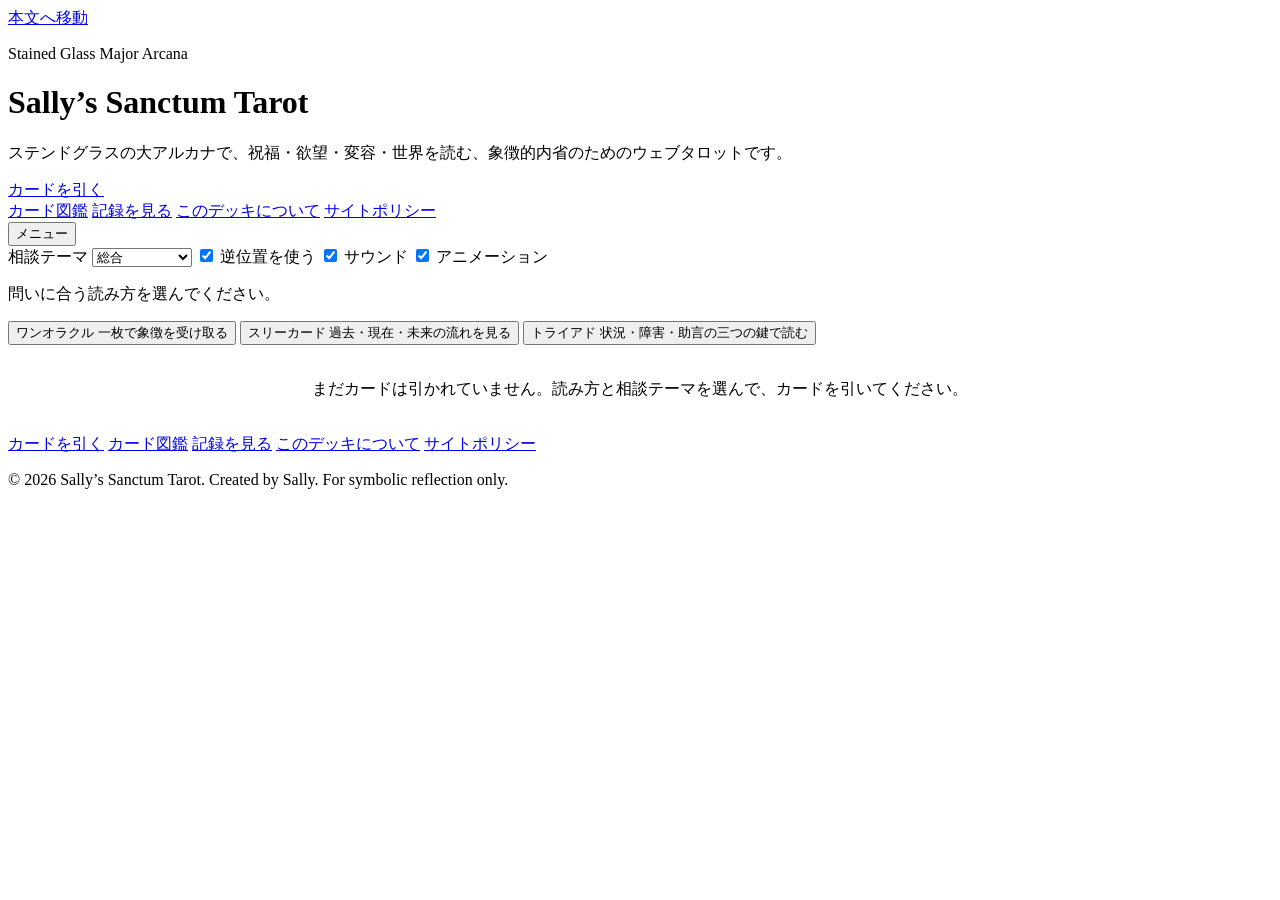
==== commit d63b11e2: "Add files via upload" ====
--- a/index.html
+++ b/index.html
@@ -13,6 +13,7 @@
   <link rel="stylesheet" href="css/app.css" />
   <link rel="stylesheet" href="css/render.css" />
   <script src="js/site-nav.js" defer></script>
+  <script src="js/image-assets.js" defer></script>
   <script src="js/card-pool.js" defer></script>
   <script src="js/tarot-engine.js" defer></script>
   <script src="js/render.js" defer></script>
--- a/css/render.css
+++ b/css/render.css
@@ -1282,3 +1282,33 @@
   opacity: 1;
   transform: translateY(0);
 }
+
+/* v24: keep card image slots stable while WebP variants load/decode. */
+.card-stage,
+.detail-card-visual,
+.pair-mini-image-button,
+.library-image-button {
+  aspect-ratio: 2 / 3;
+}
+
+.face img,
+.detail-card-visual img,
+.pair-mini-image-button img,
+.library-image-button img {
+  width: 100%;
+  height: 100%;
+  object-fit: cover;
+  background: #111;
+}
+
+.slot.revealed .card {
+  will-change: transform;
+}
+
+@media (max-width: 640px) {
+  .face,
+  .detail-card-visual img,
+  .library-image-button img {
+    box-shadow: 0 10px 22px rgba(0, 0, 0, 0.34);
+  }
+}
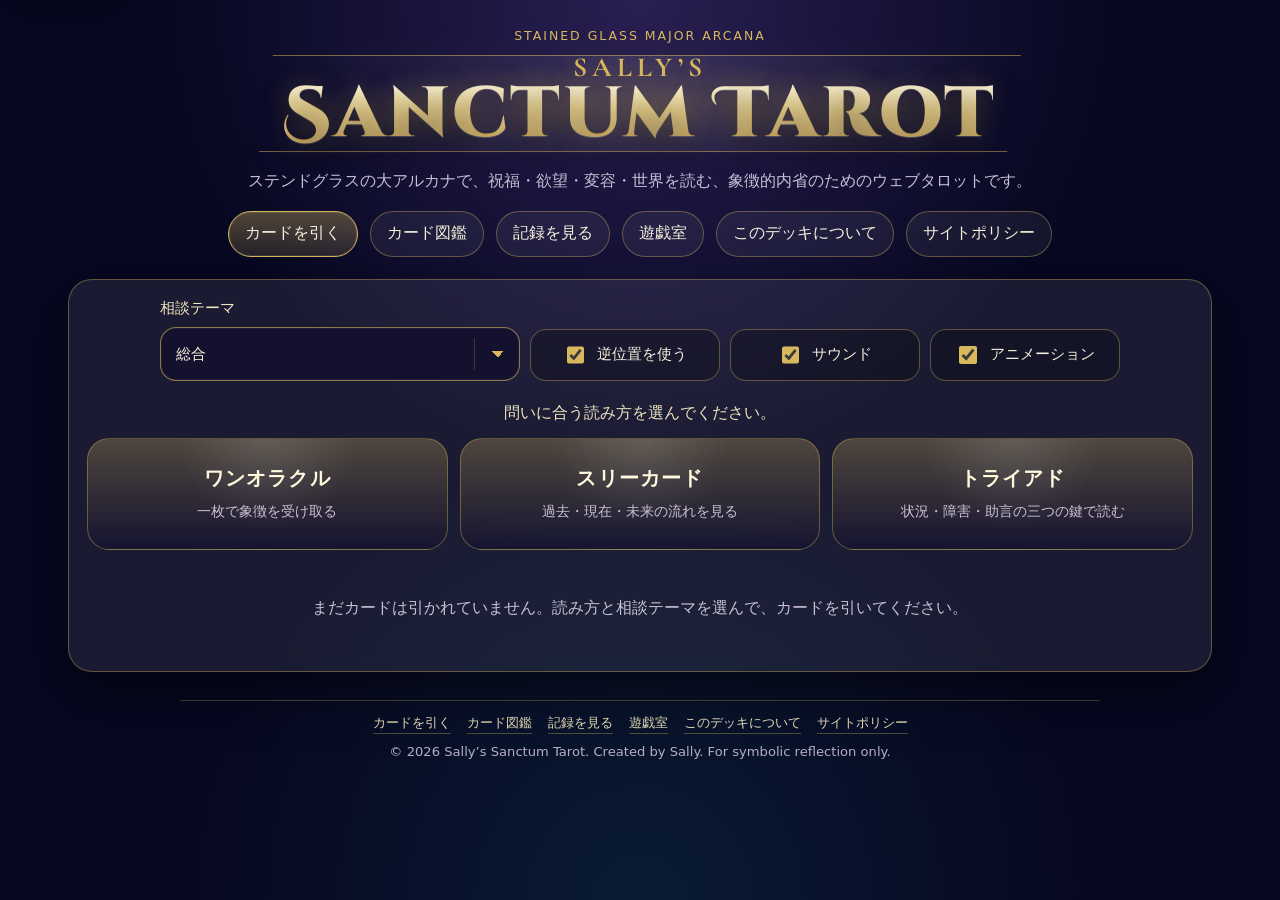
==== commit 571e27a4: "Add files via upload" ====
--- a/index.html
+++ b/index.html
@@ -15,6 +15,7 @@
   <script src="js/site-nav.js" defer></script>
   <script src="js/image-assets.js" defer></script>
   <script src="js/card-pool.js" defer></script>
+  <script src="js/devil-contracts.js" defer></script>
   <script src="js/tarot-engine.js" defer></script>
   <script src="js/render.js" defer></script>
   <script src="js/history-store.js" defer></script>
@@ -35,6 +36,7 @@
         <div class="page-nav__links">
           <a class="button-link secondary page-nav__menu-link" href="cards.html">カード図鑑</a>
           <a class="button-link secondary page-nav__menu-link" href="history.html">記録を見る</a>
+          <a class="button-link secondary page-nav__menu-link" href="devil-game.html">遊戯室</a>
           <a class="button-link secondary page-nav__menu-link" href="about.html">このデッキについて</a>
           <a class="button-link secondary page-nav__menu-link" href="policy.html">サイトポリシー</a>
         </div>
@@ -50,6 +52,7 @@
             <a class="button-link secondary site-menu-dialog__link" href="index.html" aria-current="page">カードを引く</a>
             <a class="button-link secondary site-menu-dialog__link" href="cards.html">カード図鑑</a>
             <a class="button-link secondary site-menu-dialog__link" href="history.html">記録を見る</a>
+            <a class="button-link secondary site-menu-dialog__link" href="devil-game.html">遊戯室</a>
             <a class="button-link secondary site-menu-dialog__link" href="about.html">このデッキについて</a>
             <a class="button-link secondary site-menu-dialog__link" href="policy.html">サイトポリシー</a>
           </nav>
@@ -113,6 +116,7 @@
         <a href="index.html">カードを引く</a>
         <a href="cards.html">カード図鑑</a>
         <a href="history.html">記録を見る</a>
+        <a href="devil-game.html">遊戯室</a>
         <a href="about.html">このデッキについて</a>
         <a href="policy.html">サイトポリシー</a>
       </nav>
--- a/css/app.css
+++ b/css/app.css
@@ -0,0 +1,2277 @@
+:root {
+  --bg: #070821;
+  --panel: rgba(255, 255, 255, 0.08);
+  --panel-strong: rgba(0, 0, 0, 0.34);
+  --panel2: rgba(0, 0, 0, 0.22);
+  --text: #f7f0dc;
+  --muted: #c9bfd6;
+  --gold: #d8b85c;
+  --gold-soft: rgba(216, 184, 92, 0.16);
+  --line: rgba(216, 184, 92, 0.38);
+  --line-soft: rgba(255, 255, 255, 0.13);
+  --shadow: rgba(0, 0, 0, 0.50);
+}
+
+* {
+  box-sizing: border-box;
+}
+
+body {
+  margin: 0;
+  min-height: 100vh;
+  font-family: system-ui, -apple-system, BlinkMacSystemFont, "Segoe UI", sans-serif;
+  color: var(--text);
+  background:
+    radial-gradient(circle at top, rgba(88, 62, 150, 0.42), transparent 42%),
+    radial-gradient(circle at bottom, rgba(14, 84, 103, 0.25), transparent 40%),
+    var(--bg);
+}
+
+.app {
+  width: min(1180px, 100%);
+  margin: auto;
+  padding: 28px 18px 46px;
+}
+
+.app-header {
+  text-align: center;
+  margin-bottom: 22px;
+}
+
+.eyebrow {
+  margin: 0 0 8px;
+  color: var(--gold);
+  letter-spacing: 0.16em;
+  text-transform: uppercase;
+  font-size: 0.78rem;
+}
+
+h1 {
+  margin: 0;
+}
+
+.site-title {
+  position: relative;
+  display: inline-grid;
+  gap: 0.04em;
+  margin: 0 0 12px;
+  padding: 0.12em 0.2em 0.18em;
+  color: var(--text);
+  line-height: 0.94;
+  text-align: center;
+  text-wrap: balance;
+  isolation: isolate;
+}
+
+.site-title::before {
+  content: "";
+  position: absolute;
+  inset: 0.14em -0.34em 0.08em;
+  z-index: -1;
+  border-block: 1px solid rgba(216, 184, 92, 0.52);
+  background:
+    radial-gradient(ellipse at center, rgba(216, 184, 92, 0.15), transparent 62%),
+    linear-gradient(90deg, transparent, rgba(255, 255, 255, 0.09), transparent);
+  filter: drop-shadow(0 0 18px rgba(216, 184, 92, 0.16));
+  transform: skewX(-8deg);
+}
+
+.title-owner {
+  font-family: "Cormorant Garamond", Georgia, serif;
+  font-size: clamp(1.05rem, 3.5vw, 1.72rem);
+  font-weight: 700;
+  letter-spacing: 0.18em;
+  color: var(--gold);
+  text-transform: uppercase;
+  text-shadow: 0 0 18px rgba(216, 184, 92, 0.32);
+}
+
+.title-main {
+  font-family: "Cinzel Decorative", "Cormorant Garamond", Georgia, serif;
+  font-size: clamp(2.05rem, 8vw, 4.45rem);
+  font-weight: 900;
+  letter-spacing: 0.035em;
+  background: linear-gradient(180deg, #fff8dd 0%, #e8ca76 42%, #b98b34 100%);
+  -webkit-background-clip: text;
+  background-clip: text;
+  color: transparent;
+  text-shadow:
+    0 1px 0 rgba(255, 255, 255, 0.18),
+    0 0 28px rgba(216, 184, 92, 0.26),
+    0 12px 30px rgba(0, 0, 0, 0.55);
+}
+
+h2,
+h3,
+h4 {
+  margin: 0 0 10px;
+}
+
+p {
+  margin-top: 0;
+}
+
+.subtitle {
+  margin: 0;
+  color: var(--muted);
+  line-height: 1.75;
+}
+
+.panel {
+  border: 1px solid var(--line);
+  background: var(--panel);
+  border-radius: 24px;
+  padding: 18px;
+  box-shadow: 0 20px 50px var(--shadow);
+  backdrop-filter: blur(10px);
+}
+
+.question-area {
+  display: grid;
+  gap: 10px;
+  margin-bottom: 16px;
+}
+
+label,
+.select-label span {
+  color: var(--muted);
+  font-size: 0.95rem;
+}
+
+textarea,
+select {
+  width: 100%;
+  border-radius: 16px;
+  border: 1px solid var(--line);
+  background: rgba(0, 0, 0, 0.24);
+  color: var(--text);
+  padding: 14px 15px;
+  font: inherit;
+  line-height: 1.6;
+  outline: none;
+}
+
+textarea {
+  min-height: 86px;
+  resize: vertical;
+}
+
+select {
+  min-height: 52px;
+}
+
+.toggle-label {
+  min-height: 52px;
+  display: inline-flex;
+  align-items: center;
+  justify-content: center;
+  gap: 10px;
+  border: 1px solid var(--line);
+  border-radius: 16px;
+  background: rgba(0, 0, 0, 0.24);
+  color: var(--text);
+  padding: 12px 14px;
+  cursor: pointer;
+  user-select: none;
+}
+
+.toggle-label input {
+  width: 1.12rem;
+  height: 1.12rem;
+  accent-color: var(--gold);
+}
+
+.toggle-label span {
+  color: var(--text);
+  font-size: 0.95rem;
+}
+
+textarea:focus,
+select:focus {
+  border-color: var(--gold);
+  box-shadow: 0 0 0 3px rgba(216, 184, 92, 0.14);
+}
+
+.setting-grid {
+  display: grid;
+  grid-template-columns: minmax(220px, 360px) repeat(3, minmax(150px, 190px));
+  justify-content: center;
+  align-items: end;
+  gap: 10px;
+  margin: 0 0 18px;
+}
+
+.select-label {
+  display: grid;
+  gap: 8px;
+}
+
+.controls {
+  display: flex;
+  flex-wrap: wrap;
+  gap: 10px;
+  justify-content: center;
+  margin: 16px 0 22px;
+}
+
+.spread-picker {
+  display: grid;
+  gap: 12px;
+  margin: 18px 0 14px;
+}
+
+.spread-picker__prompt {
+  margin: 0;
+  color: #efe4bf;
+  text-align: center;
+  line-height: 1.7;
+}
+
+.spread-options {
+  display: grid;
+  grid-template-columns: repeat(3, minmax(0, 1fr));
+  gap: 12px;
+}
+
+.spread-option {
+  min-height: 112px;
+  display: grid;
+  align-content: center;
+  gap: 8px;
+  border-radius: 22px;
+  padding: 18px 14px;
+  text-align: center;
+  background:
+    radial-gradient(circle at top, rgba(255, 255, 255, 0.12), transparent 42%),
+    linear-gradient(180deg, rgba(216, 184, 92, 0.28), rgba(20, 17, 47, 0.62));
+}
+
+.spread-option__name {
+  color: #fff8dc;
+  font-family: "Cormorant Garamond", Georgia, serif;
+  font-size: 1.22rem;
+  font-weight: 700;
+  letter-spacing: 0.06em;
+}
+
+.spread-option__desc {
+  color: var(--muted);
+  font-size: 0.9rem;
+  line-height: 1.65;
+}
+
+.utility-controls {
+  margin-top: 8px;
+}
+
+button {
+  appearance: none;
+  border: 1px solid var(--line);
+  border-radius: 999px;
+  background: linear-gradient(180deg, rgba(216, 184, 92, 0.30), rgba(216, 184, 92, 0.12));
+  color: var(--text);
+  padding: 11px 16px;
+  font: inherit;
+  cursor: pointer;
+  transition: transform 0.16s ease, background 0.16s ease, border-color 0.16s ease;
+}
+
+button:hover,
+button:focus-visible {
+  transform: translateY(-1px);
+  border-color: var(--gold);
+  background: linear-gradient(180deg, rgba(216, 184, 92, 0.42), rgba(216, 184, 92, 0.18));
+}
+
+button.secondary {
+  background: rgba(255, 255, 255, 0.06);
+}
+
+button[hidden],
+[hidden] {
+  display: none !important;
+}
+
+.reading-root {
+  display: grid;
+  gap: 18px;
+}
+
+.library {
+  margin-top: 18px;
+}
+
+.library-grid {
+  display: grid;
+  grid-template-columns: 1fr;
+  gap: 16px;
+  margin-top: 16px;
+}
+
+.library-card-full {
+  display: grid;
+  grid-template-columns: minmax(140px, 210px) 1fr;
+  gap: 16px;
+  border: 1px solid var(--line);
+  border-radius: 22px;
+  padding: 14px;
+  background: rgba(0, 0, 0, 0.18);
+  line-height: 1.7;
+}
+
+.library-card-full img {
+  width: 100%;
+  border-radius: 16px;
+  border: 1px solid var(--line-soft);
+  box-shadow: 0 14px 30px var(--shadow);
+}
+
+.library-body h3 {
+  color: var(--gold);
+  font-size: 1.28rem;
+}
+
+.app-footer {
+  margin-top: 18px;
+  text-align: center;
+  color: var(--muted);
+  font-size: 0.9rem;
+  line-height: 1.7;
+}
+
+.muted {
+  color: var(--muted);
+}
+
+@media (max-width: 720px) {
+  .library-card-full {
+    grid-template-columns: 1fr;
+  }
+
+  .library-card-full img {
+    width: min(240px, 100%);
+    margin: auto;
+  }
+}
+
+@media (max-width: 720px) {
+  .spread-options {
+    grid-template-columns: 1fr;
+  }
+
+  .spread-option {
+    min-height: 92px;
+  }
+}
+
+@media (max-width: 900px) {
+  .setting-grid {
+    grid-template-columns: repeat(2, minmax(0, 1fr));
+    max-width: 680px;
+    margin-inline: auto;
+  }
+
+  .setting-grid .select-label {
+    grid-column: 1 / -1;
+  }
+}
+
+@media (max-width: 520px) {
+  .panel {
+    padding: 14px;
+  }
+
+  button {
+    width: 100%;
+  }
+
+  .setting-grid {
+    grid-template-columns: 1fr;
+  }
+}
+
+/* v21: question input removed; compact, accessible select styling. */
+.question-area {
+  display: none;
+}
+
+select {
+  appearance: none;
+  -webkit-appearance: none;
+  color: var(--text);
+  background-color: #14112f;
+  background-image:
+    linear-gradient(45deg, transparent 50%, var(--gold) 50%),
+    linear-gradient(135deg, var(--gold) 50%, transparent 50%),
+    linear-gradient(to right, rgba(216, 184, 92, 0.22), rgba(216, 184, 92, 0.22));
+  background-position:
+    calc(100% - 21px) 50%,
+    calc(100% - 15px) 50%,
+    calc(100% - 44px) 50%;
+  background-size: 6px 6px, 6px 6px, 1px 62%;
+  background-repeat: no-repeat;
+  padding-right: 56px;
+  border-color: rgba(216, 184, 92, 0.62);
+  box-shadow: inset 0 0 0 1px rgba(255, 255, 255, 0.05);
+}
+
+select:hover {
+  border-color: var(--gold);
+  background-color: #19143a;
+}
+
+select:focus,
+select:focus-visible {
+  border-color: var(--gold);
+  box-shadow: 0 0 0 3px rgba(216, 184, 92, 0.22), inset 0 0 0 1px rgba(255, 255, 255, 0.06);
+}
+
+select option {
+  background-color: #14112f;
+  color: #f7f0dc;
+}
+
+select option:checked {
+  background-color: #3b2f67;
+  color: #fff8dc;
+}
+
+.select-label span {
+  color: #efe4bf;
+}
+
+@media (max-width: 520px) {
+  .setting-grid {
+    grid-template-columns: 1fr;
+    gap: 10px;
+  }
+
+  .toggle-label {
+    justify-content: flex-start;
+  }
+}
+
+@media (max-width: 520px) {
+  .site-title {
+    gap: 0.02em;
+    margin-bottom: 10px;
+    padding-inline: 0;
+  }
+
+  .site-title::before {
+    inset-inline: -0.1em;
+  }
+
+  .title-owner {
+    letter-spacing: 0.14em;
+  }
+
+  .title-main {
+    letter-spacing: 0.015em;
+  }
+}
+
+
+/* v26: Compact one-line footer and back-to-top control. */
+.app-footer {
+  margin: 28px auto 0;
+  width: min(920px, 100%);
+  border-top: 1px solid rgba(216, 184, 92, 0.34);
+  padding: 12px 8px 0;
+  text-align: center;
+  color: rgba(201, 191, 214, 0.9);
+  font-size: 0.82rem;
+  line-height: 1.5;
+}
+
+.app-footer p {
+  margin: 0;
+  white-space: normal;
+}
+
+.back-to-top {
+  position: fixed;
+  right: max(16px, env(safe-area-inset-right));
+  bottom: max(16px, env(safe-area-inset-bottom));
+  z-index: 30;
+  width: 48px;
+  height: 48px;
+  display: inline-grid;
+  place-items: center;
+  padding: 0;
+  border-radius: 999px;
+  border: 1px solid rgba(216, 184, 92, 0.72);
+  background:
+    radial-gradient(circle at 35% 20%, rgba(255, 255, 255, 0.22), transparent 36%),
+    linear-gradient(180deg, rgba(216, 184, 92, 0.32), rgba(20, 17, 47, 0.94));
+  color: #fff8dc;
+  box-shadow:
+    0 12px 34px rgba(0, 0, 0, 0.48),
+    0 0 22px rgba(216, 184, 92, 0.18);
+  font-size: 1.35rem;
+  line-height: 1;
+  opacity: 0;
+  pointer-events: none;
+  transform: translateY(12px) scale(0.94);
+  transition: opacity 180ms ease, transform 180ms ease, border-color 180ms ease;
+}
+
+.back-to-top.is-visible {
+  opacity: 1;
+  pointer-events: auto;
+  transform: translateY(0) scale(1);
+}
+
+.back-to-top:hover {
+  border-color: var(--gold);
+  transform: translateY(-2px) scale(1.03);
+}
+
+.back-to-top:focus-visible {
+  outline: 3px solid rgba(255, 248, 220, 0.85);
+  outline-offset: 3px;
+}
+
+@media (max-width: 520px) {
+  .app-footer {
+    margin-top: 22px;
+    padding-inline: 6px;
+    font-size: 0.75rem;
+  }
+
+  .back-to-top {
+    width: 44px;
+    height: 44px;
+    right: max(12px, env(safe-area-inset-right));
+    bottom: max(12px, env(safe-area-inset-bottom));
+    font-size: 1.22rem;
+  }
+}
+
+/* User display preferences. */
+html.animations-off,
+body.animations-off {
+  scroll-behavior: auto !important;
+}
+
+body.animations-off .reading-root *,
+body.animations-off .reading-root *::before,
+body.animations-off .reading-root *::after {
+  animation: none !important;
+  transition: none !important;
+}
+
+body.animations-off .slot {
+  opacity: 1 !important;
+  transform: none !important;
+}
+
+body.animations-off .slot .card {
+  transition: none !important;
+}
+
+body.animations-off .slot.synergy-glow .card-stage::after {
+  opacity: 0 !important;
+  box-shadow: none !important;
+}
+
+body.animations-off .detail-carousel .detail-panel {
+  transition: none !important;
+}
+
+/* v30: local reading history. */
+.button-link {
+  appearance: none;
+  display: inline-flex;
+  align-items: center;
+  justify-content: center;
+  min-height: 46px;
+  border: 1px solid var(--line);
+  border-radius: 999px;
+  background: linear-gradient(180deg, rgba(216, 184, 92, 0.30), rgba(216, 184, 92, 0.12));
+  color: var(--text);
+  padding: 11px 16px;
+  font: inherit;
+  text-decoration: none;
+  cursor: pointer;
+  transition: transform 0.16s ease, background 0.16s ease, border-color 0.16s ease;
+}
+
+.button-link:hover,
+.button-link:focus-visible {
+  transform: translateY(-1px);
+  border-color: var(--gold);
+  background: linear-gradient(180deg, rgba(216, 184, 92, 0.42), rgba(216, 184, 92, 0.18));
+}
+
+.button-link.secondary {
+  background: rgba(255, 255, 255, 0.06);
+}
+
+.page-nav {
+  position: relative;
+  margin-top: 16px;
+}
+
+.page-nav__links {
+  display: flex;
+  flex-wrap: wrap;
+  justify-content: center;
+  gap: 12px;
+}
+
+.page-nav__mobile {
+  display: none;
+}
+
+.page-nav .button-link {
+  width: auto;
+}
+
+.page-nav a[aria-current="page"] {
+  border-color: var(--gold);
+  background: linear-gradient(180deg, rgba(216, 184, 92, 0.34), rgba(216, 184, 92, 0.14));
+  box-shadow: inset 0 0 0 1px rgba(255, 244, 190, 0.10);
+}
+
+.mobile-nav-menu {
+  position: relative;
+  min-width: 0;
+}
+
+.mobile-nav-menu__button::after {
+  content: "▾";
+  margin-left: 0.45em;
+  font-size: 0.78em;
+  opacity: 0.78;
+}
+
+.mobile-nav-menu.is-open .mobile-nav-menu__button::after {
+  content: "▴";
+}
+
+.mobile-nav-menu__panel {
+  display: grid;
+  gap: 8px;
+}
+
+.mobile-nav-menu__panel[hidden] {
+  display: none;
+}
+
+.mobile-nav-menu__panel a {
+  display: flex;
+  align-items: center;
+  justify-content: center;
+  min-height: 42px;
+  padding: 10px 14px;
+  border: 1px solid var(--line-soft);
+  border-radius: 16px;
+  background: rgba(255, 255, 255, 0.06);
+  color: var(--text);
+  text-decoration: none;
+}
+
+.mobile-nav-menu__panel a:hover,
+.mobile-nav-menu__panel a:focus-visible,
+.mobile-nav-menu__panel a[aria-current="page"] {
+  border-color: var(--gold);
+  background: rgba(216, 184, 92, 0.18);
+}
+
+@media (max-width: 640px) {
+  .page-nav {
+    width: min(100%, 440px);
+    margin: 18px auto 0;
+    z-index: 10;
+  }
+
+  .page-nav__links {
+    display: none;
+  }
+
+  .page-nav__mobile {
+    position: relative;
+    display: grid;
+    grid-template-columns: minmax(0, 1fr) minmax(0, 1fr);
+    gap: 10px;
+    align-items: start;
+  }
+
+  .page-nav__mobile .button-link {
+    width: 100%;
+    min-height: 44px;
+    padding: 10px 12px;
+    white-space: nowrap;
+  }
+
+  .mobile-nav-menu__panel {
+    position: absolute;
+    z-index: 50;
+    right: 0;
+    top: calc(100% + 10px);
+    width: calc(200% + 10px);
+    padding: 12px;
+    border: 1px solid var(--line);
+    border-radius: 18px;
+    background: rgba(16, 14, 36, 0.98);
+    box-shadow: 0 18px 40px rgba(0, 0, 0, 0.38), 0 0 24px rgba(216, 184, 92, 0.10);
+  }
+}
+
+.reading-actions {
+  display: flex;
+  align-items: center;
+  justify-content: space-between;
+  gap: 14px;
+  padding: 12px 14px;
+  border: 1px solid var(--line-soft);
+  border-radius: 18px;
+  background: linear-gradient(180deg, rgba(216, 184, 92, 0.12), rgba(0, 0, 0, 0.14));
+}
+
+.reading-action-buttons {
+  display: flex;
+  flex-wrap: wrap;
+  justify-content: flex-end;
+  gap: 10px;
+}
+
+.reading-actions .reading-save-status {
+  min-height: 0;
+  text-align: left;
+}
+
+.reading-actions .reading-action-buttons button {
+  flex: 0 0 auto;
+  min-height: 40px;
+  padding: 9px 14px;
+}
+
+.reading-actions--top {
+  margin: 18px 0 16px;
+}
+
+.reading-actions--bottom {
+  margin-top: 18px;
+}
+
+.reading-actions button[disabled] {
+  cursor: default;
+  opacity: 0.72;
+  transform: none;
+}
+
+.reading-save-status {
+  min-height: 1.6em;
+  margin: 0;
+  color: var(--muted);
+  line-height: 1.6;
+  text-align: center;
+}
+
+.reading-save-status a {
+  color: var(--gold);
+}
+
+@media (max-width: 640px) {
+  .reading-actions {
+    align-items: stretch;
+    flex-direction: column;
+    text-align: center;
+  }
+
+  .reading-actions .reading-save-status {
+    text-align: center;
+  }
+
+  .reading-action-buttons {
+    justify-content: center;
+    width: 100%;
+  }
+
+  .reading-action-buttons button {
+    flex: 1 1 150px;
+  }
+}
+
+.history-page {
+  display: grid;
+  gap: 16px;
+}
+
+.history-page-header {
+  display: flex;
+  justify-content: space-between;
+  align-items: start;
+  gap: 14px;
+}
+
+.history-page-header .eyebrow {
+  margin-bottom: 4px;
+}
+
+.history-page-header h2 {
+  color: var(--text);
+}
+
+.storage-note {
+  margin: 0;
+  border: 1px solid var(--line-soft);
+  border-radius: 16px;
+  padding: 12px 14px;
+  background: rgba(0, 0, 0, 0.18);
+  color: var(--muted);
+  line-height: 1.75;
+}
+
+.history-filters {
+  display: grid;
+  grid-template-columns: minmax(160px, 1fr) minmax(160px, 1fr) minmax(150px, 0.85fr) auto;
+  align-items: end;
+  gap: 12px;
+  border: 1px solid var(--line-soft);
+  border-radius: 18px;
+  padding: 14px;
+  background: rgba(0, 0, 0, 0.14);
+}
+
+.history-filter-field {
+  display: grid;
+  gap: 7px;
+}
+
+.history-filter-field label {
+  color: #efe4bf;
+  font-size: 0.88rem;
+  letter-spacing: 0.08em;
+}
+
+.history-filter-field select,
+.history-filter-field input[type="date"] {
+  width: 100%;
+  min-height: 44px;
+  border: 1px solid var(--line);
+  border-radius: 12px;
+  background: rgba(20, 12, 34, 0.94);
+  color: var(--text);
+  padding: 10px 12px;
+  font: inherit;
+  color-scheme: dark;
+}
+
+.history-filter-field select:focus,
+.history-filter-field input[type="date"]:focus {
+  outline: 2px solid rgba(216, 184, 92, 0.78);
+  outline-offset: 2px;
+  border-color: var(--gold);
+}
+
+.history-filter-actions {
+  display: flex;
+  align-items: end;
+}
+
+.history-filter-actions button {
+  min-height: 44px;
+  white-space: nowrap;
+}
+
+.history-filter-actions button:not([disabled]) {
+  border-color: rgba(216, 184, 92, 0.62);
+  color: #fff5d4;
+}
+
+.history-filter-actions button[disabled] {
+  cursor: default;
+  opacity: 0.62;
+  transform: none;
+}
+
+.history-filter-status {
+  grid-column: 1 / -1;
+  margin: 0;
+  color: var(--muted);
+  font-size: 0.92rem;
+  line-height: 1.6;
+}
+
+.history-root {
+  display: grid;
+  gap: 14px;
+}
+
+.history-entry {
+  border: 1px solid var(--line);
+  border-radius: 22px;
+  padding: 14px;
+  background: rgba(0, 0, 0, 0.18);
+  box-shadow: 0 14px 34px rgba(0, 0, 0, 0.22);
+}
+
+.history-entry-header {
+  display: flex;
+  justify-content: space-between;
+  align-items: start;
+  gap: 14px;
+  margin-bottom: 10px;
+}
+
+.history-entry-header h3 {
+  margin-bottom: 5px;
+  color: var(--gold);
+  font-family: "Cormorant Garamond", Georgia, serif;
+  font-size: 1.32rem;
+  letter-spacing: 0.04em;
+}
+
+.history-date,
+.history-meta,
+.history-flow,
+.history-summary {
+  line-height: 1.75;
+}
+
+.history-date {
+  margin: 0 0 4px;
+  color: #efe4bf;
+  font-size: 0.92rem;
+}
+
+.history-meta,
+.history-flow {
+  margin: 0;
+  color: var(--muted);
+}
+
+.history-summary {
+  margin: 10px 0 0;
+  color: var(--text);
+}
+
+.history-thumbnail-strip {
+  display: flex;
+  flex-wrap: wrap;
+  align-items: flex-start;
+  gap: 8px;
+  margin: 10px 0 6px;
+}
+
+.history-thumbnail-button {
+  position: relative;
+  display: grid;
+  justify-items: center;
+  gap: 5px;
+  width: 54px;
+  min-height: auto;
+  padding: 0;
+  border: 0;
+  border-radius: 12px;
+  background: transparent;
+  color: var(--muted);
+  font-size: 0.72rem;
+  line-height: 1.25;
+  box-shadow: none;
+}
+
+.history-thumbnail-button img {
+  display: block;
+  width: 46px;
+  aspect-ratio: 2 / 3;
+  object-fit: cover;
+  border: 1px solid var(--line-soft);
+  border-radius: 8px;
+  background: #111;
+  box-shadow: 0 8px 18px rgba(0, 0, 0, 0.30);
+  transition: transform 160ms ease, filter 160ms ease, border-color 160ms ease;
+}
+
+.history-thumbnail-button.reversed img {
+  transform: rotate(180deg);
+}
+
+.history-thumbnail-button:hover,
+.history-thumbnail-button:focus-visible {
+  transform: none;
+  background: transparent;
+}
+
+.history-thumbnail-button:hover img,
+.history-thumbnail-button:focus-visible img {
+  filter: brightness(1.08) saturate(1.08);
+  border-color: rgba(216, 184, 92, 0.72);
+}
+
+.history-thumbnail-button.reversed:hover img,
+.history-thumbnail-button.reversed:focus-visible img {
+  transform: rotate(180deg) translateY(-1px);
+}
+
+.history-thumbnail-button:not(.reversed):hover img,
+.history-thumbnail-button:not(.reversed):focus-visible img {
+  transform: translateY(-1px);
+}
+
+.history-thumbnail-button span {
+  max-width: 72px;
+  overflow: hidden;
+  text-overflow: ellipsis;
+  white-space: nowrap;
+}
+
+.history-entry-actions {
+  display: flex;
+  flex-wrap: wrap;
+  justify-content: flex-end;
+  gap: 8px;
+}
+
+button.danger,
+.button-link.danger {
+  border-color: rgba(236, 145, 145, 0.42);
+}
+
+button.danger:hover,
+button.danger:focus-visible,
+.button-link.danger:hover,
+.button-link.danger:focus-visible {
+  border-color: rgba(255, 184, 184, 0.78);
+}
+
+.history-detail {
+  display: grid;
+  gap: 16px;
+  margin-top: 14px;
+  padding-top: 14px;
+  border-top: 1px solid var(--line-soft);
+}
+
+.history-card-list {
+  display: grid;
+  gap: 12px;
+}
+
+.history-card-item {
+  display: grid;
+  grid-template-columns: minmax(86px, 132px) minmax(0, 1fr);
+  gap: 14px;
+  border: 1px solid var(--line-soft);
+  border-radius: 18px;
+  padding: 12px;
+  background: rgba(0, 0, 0, 0.16);
+}
+
+.history-card-figure {
+  margin: 0;
+  align-self: start;
+}
+
+.history-card-image-button {
+  position: relative;
+  display: block;
+  width: 100%;
+  border-radius: 13px;
+}
+
+.history-card-image-button img {
+  transition: filter 180ms ease, transform 180ms ease;
+}
+
+.history-card-image-button:hover img,
+.history-card-image-button:focus-visible img {
+  filter: brightness(1.08) saturate(1.08);
+}
+
+.history-card-image-button:hover .image-zoom-hint,
+.history-card-image-button:focus-visible .image-zoom-hint {
+  opacity: 1;
+  transform: translateY(0);
+}
+
+.history-card-figure img {
+  width: 100%;
+  aspect-ratio: 2 / 3;
+  object-fit: cover;
+  display: block;
+  border-radius: 13px;
+  border: 1px solid var(--line-soft);
+  box-shadow: 0 12px 24px var(--shadow);
+  background: #111;
+}
+
+.history-card-figure.reversed img {
+  transform: rotate(180deg);
+}
+
+.history-card-body {
+  min-width: 0;
+  line-height: 1.75;
+}
+
+.history-card-body h4 {
+  margin-bottom: 4px;
+  color: var(--text);
+  font-size: 1.12rem;
+}
+
+.history-card-body .slot-title {
+  text-align: left;
+}
+
+.history-pairs {
+  display: grid;
+  gap: 10px;
+}
+
+.history-pairs h3 {
+  color: var(--gold);
+}
+
+.history-empty p {
+  margin-bottom: 6px;
+}
+
+@media (max-width: 720px) {
+  .history-page-header,
+  .history-entry-header {
+    display: grid;
+  }
+
+  .history-card-item {
+    grid-template-columns: minmax(0, 1fr);
+    gap: 12px;
+  }
+
+  .history-card-figure {
+    width: min(152px, 44vw);
+    justify-self: center;
+  }
+
+  .history-card-body {
+    width: 100%;
+  }
+
+  .history-filters {
+    grid-template-columns: 1fr;
+  }
+
+  .history-filter-actions {
+    align-items: stretch;
+  }
+
+  .history-filter-actions button {
+    width: 100%;
+  }
+
+  .history-entry-actions {
+    justify-content: stretch;
+  }
+
+  .history-entry-actions button {
+    flex: 1 1 auto;
+  }
+}
+
+@media (max-width: 520px) {
+  .button-link {
+    width: 100%;
+  }
+
+  .page-nav {
+    align-items: stretch;
+  }
+
+  .history-card-item {
+    padding: 10px;
+  }
+
+  .history-thumbnail-strip {
+    gap: 7px;
+  }
+
+  .history-thumbnail-button {
+    width: 50px;
+  }
+
+  .history-thumbnail-button img {
+    width: 42px;
+  }
+
+  .history-card-figure {
+    width: min(140px, 52vw);
+  }
+
+  .history-entry-actions button {
+    width: 100%;
+  }
+}
+
+
+/* v41: About / Deck Philosophy page. */
+.footer-links {
+  display: flex;
+  flex-wrap: wrap;
+  justify-content: center;
+  gap: 8px 16px;
+  margin: 0 0 8px;
+}
+
+.footer-links a {
+  color: #efe4bf;
+  text-decoration: none;
+  border-bottom: 1px solid rgba(216, 184, 92, 0.34);
+  transition: color 160ms ease, border-color 160ms ease;
+}
+
+.footer-links a:hover,
+.footer-links a:focus-visible {
+  color: #fff8dc;
+  border-color: var(--gold);
+}
+
+.about-page {
+  display: grid;
+  gap: 24px;
+  width: min(940px, 100%);
+  margin: 0 auto;
+  padding: clamp(18px, 3vw, 30px);
+  line-height: 1.9;
+}
+
+.about-hero {
+  display: grid;
+  gap: 10px;
+  padding: clamp(16px, 3vw, 26px);
+  border: 1px solid rgba(216, 184, 92, 0.34);
+  border-radius: 24px;
+  background:
+    radial-gradient(circle at top left, rgba(216, 184, 92, 0.18), transparent 38%),
+    rgba(0, 0, 0, 0.18);
+}
+
+.about-hero h2 {
+  color: #fff8dc;
+  font-family: "Cormorant Garamond", Georgia, serif;
+  font-size: clamp(1.8rem, 6vw, 3rem);
+  letter-spacing: 0.04em;
+}
+
+.about-lead {
+  margin: 0;
+  color: #f7f0dc;
+  font-size: clamp(1rem, 2.4vw, 1.12rem);
+  line-height: 1.9;
+}
+
+.about-section {
+  display: grid;
+  gap: 10px;
+  padding-block: 4px;
+}
+
+.about-section h3 {
+  display: inline-flex;
+  align-items: center;
+  gap: 10px;
+  color: var(--gold);
+  font-family: "Cormorant Garamond", Georgia, serif;
+  font-size: clamp(1.35rem, 4vw, 1.75rem);
+  letter-spacing: 0.04em;
+}
+
+.about-section h3::before {
+  content: "✦";
+  color: rgba(216, 184, 92, 0.92);
+  font-size: 0.9em;
+}
+
+.about-section p,
+.about-section li {
+  color: rgba(247, 240, 220, 0.92);
+}
+
+.principle-grid {
+  display: grid;
+  grid-template-columns: repeat(3, minmax(0, 1fr));
+  gap: 12px;
+}
+
+.principle-card {
+  border: 1px solid rgba(216, 184, 92, 0.28);
+  border-radius: 20px;
+  padding: 16px;
+  background: rgba(0, 0, 0, 0.18);
+}
+
+.principle-card h4 {
+  color: #fff8dc;
+  font-family: "Cormorant Garamond", Georgia, serif;
+  font-size: 1.2rem;
+  letter-spacing: 0.04em;
+}
+
+.principle-card p {
+  margin: 0;
+  color: var(--muted);
+  line-height: 1.75;
+}
+
+.about-list {
+  display: grid;
+  gap: 8px;
+  margin: 0;
+  padding-left: 1.25em;
+}
+
+.about-note {
+  border-left: 3px solid rgba(216, 184, 92, 0.64);
+  border-radius: 18px;
+  padding: 14px 16px;
+  background: rgba(216, 184, 92, 0.10);
+  color: var(--muted);
+}
+
+.about-note p {
+  margin: 0;
+}
+
+@media (max-width: 720px) {
+  .principle-grid {
+    grid-template-columns: 1fr;
+  }
+
+  .about-page {
+    gap: 20px;
+  }
+}
+
+@media (max-width: 520px) {
+  .footer-links {
+    gap: 6px 12px;
+    font-size: 0.76rem;
+  }
+
+  .about-hero,
+  .principle-card,
+  .about-note {
+    border-radius: 18px;
+  }
+}
+
+.policy-page h4 {
+  margin: 22px 0 8px;
+  color: var(--gold-light);
+  font-size: 1.02rem;
+}
+
+.policy-page a,
+.about-note a {
+  color: var(--gold-light);
+  text-underline-offset: 3px;
+}
+
+.policy-page a:hover,
+.policy-page a:focus-visible,
+.about-note a:hover,
+.about-note a:focus-visible {
+  color: var(--gold);
+}
+
+.policy-meta {
+  margin-top: 16px;
+  color: var(--muted);
+  font-size: 0.92rem;
+}
+
+
+.cards-page {
+  display: grid;
+  gap: 18px;
+}
+
+.cards-page-hero {
+  display: grid;
+  gap: 8px;
+}
+
+.arcana-thumb-nav {
+  display: grid;
+  gap: 10px;
+  text-align: center;
+}
+
+.arcana-thumb-nav__label {
+  margin: 0;
+  color: var(--muted);
+  font-size: 0.92rem;
+  line-height: 1.5;
+}
+
+.arcana-thumb-list {
+  display: flex;
+  flex-wrap: wrap;
+  justify-content: center;
+  gap: 12px 10px;
+  align-items: flex-start;
+  max-width: 100%;
+  overflow-x: hidden;
+}
+
+.arcana-thumb-button {
+  width: clamp(117px, 12vw, 158px);
+  min-height: 0;
+  display: grid;
+  justify-items: center;
+  padding: 0;
+  border: 0;
+  border-radius: 8px;
+  background: transparent;
+  line-height: 0;
+}
+
+.arcana-thumb-button img {
+  width: 100%;
+  aspect-ratio: 2 / 3;
+  object-fit: cover;
+  border-radius: 7px;
+  box-shadow: 0 8px 16px rgba(0, 0, 0, 0.28);
+}
+
+.arcana-thumb-button:hover,
+.arcana-thumb-button:focus-visible {
+  background: transparent;
+  box-shadow: 0 0 0 2px rgba(216, 184, 92, 0.86), 0 0 18px rgba(216, 184, 92, 0.28);
+  transform: translateY(-1px);
+}
+
+.cards-tools {
+  display: grid;
+  gap: 16px;
+  padding: 14px;
+  border: 1px solid var(--line-soft);
+  border-radius: 20px;
+  background: rgba(0, 0, 0, 0.16);
+}
+
+.cards-search-field {
+  display: grid;
+  gap: 8px;
+}
+
+.cards-search-field input[type="search"] {
+  width: 100%;
+  min-height: 52px;
+  border-radius: 16px;
+  border: 1px solid var(--line);
+  background: rgba(0, 0, 0, 0.24);
+  color: var(--text);
+  padding: 14px 15px;
+  font: inherit;
+  line-height: 1.6;
+  outline: none;
+}
+
+.cards-search-field input[type="search"]:focus {
+  border-color: var(--gold);
+  box-shadow: 0 0 0 3px rgba(216, 184, 92, 0.14);
+}
+
+.theme-switcher {
+  display: grid;
+  gap: 14px;
+  margin: 0;
+  padding: 0;
+  border: 0;
+}
+
+.theme-switcher legend {
+  color: var(--muted);
+  font-size: 0.95rem;
+  padding: 0;
+  margin-bottom: 6px;
+}
+
+.theme-chip-group {
+  display: flex;
+  flex-wrap: wrap;
+  gap: 10px;
+}
+
+.theme-chip {
+  width: auto;
+  min-height: 42px;
+  padding: 9px 14px;
+  background: rgba(255, 255, 255, 0.06);
+}
+
+.theme-chip.is-active {
+  border-color: var(--gold);
+  background: linear-gradient(180deg, rgba(216, 184, 92, 0.36), rgba(216, 184, 92, 0.16));
+  color: #fff8dc;
+  box-shadow: 0 0 0 3px rgba(216, 184, 92, 0.10);
+}
+
+.cards-status {
+  margin: 0;
+  color: var(--muted);
+  line-height: 1.7;
+}
+
+.cards-grid {
+  display: grid;
+  grid-template-columns: 1fr;
+  gap: 16px;
+}
+
+.cards-index-card {
+  display: grid;
+  grid-template-columns: 1fr;
+  align-items: start;
+  gap: 14px;
+  border: 1px solid var(--line);
+  border-radius: 22px;
+  padding: 14px;
+  background: rgba(0, 0, 0, 0.18);
+  line-height: 1.7;
+  scroll-margin-top: 18px;
+}
+
+.cards-index-card:focus {
+  outline: none;
+}
+
+.cards-index-card.is-scroll-highlight {
+  animation: cards-scroll-highlight 1200ms ease-out;
+}
+
+@keyframes cards-scroll-highlight {
+  0% {
+    border-color: var(--gold);
+    box-shadow: 0 0 0 4px rgba(216, 184, 92, 0.18), 0 0 30px rgba(216, 184, 92, 0.16);
+  }
+  100% {
+    border-color: var(--line);
+    box-shadow: none;
+  }
+}
+
+.cards-card-image {
+  width: min(260px, 72vw);
+  justify-self: center;
+  align-self: start;
+  border-radius: 18px;
+  padding: 0;
+  background: transparent;
+}
+
+.cards-card-image img {
+  display: block;
+  width: 100%;
+  border-radius: 16px;
+  border: 1px solid var(--line-soft);
+  box-shadow: 0 14px 30px var(--shadow);
+}
+
+.cards-index-body {
+  min-width: 0;
+}
+
+.cards-index-body h3 {
+  margin-bottom: 2px;
+  color: var(--gold);
+  font-size: 1.28rem;
+}
+
+.cards-card-number,
+.cards-card-en {
+  margin: 0;
+  color: var(--muted);
+}
+
+.cards-card-number {
+  font-family: "Cormorant Garamond", Georgia, serif;
+  letter-spacing: 0.12em;
+  text-transform: uppercase;
+}
+
+.cards-card-en {
+  margin-bottom: 10px;
+  font-style: italic;
+}
+
+.cards-preview {
+  margin: 10px 0;
+}
+
+.cards-card-detail {
+  margin-top: 12px;
+}
+
+.cards-detail-grid {
+  display: grid;
+  grid-template-columns: 1fr;
+  gap: 14px;
+}
+
+.is-selected-theme {
+  border-color: rgba(216, 184, 92, 0.34);
+  background: rgba(216, 184, 92, 0.08);
+}
+
+.cards-empty {
+  grid-column: 1 / -1;
+}
+
+/* Devil contract marker shared by reading, library, and game pages. */
+.contract-seal-badge {
+  position: absolute;
+  top: 8px;
+  right: 8px;
+  z-index: 8;
+  display: inline-flex;
+  align-items: center;
+  justify-content: center;
+  max-width: calc(100% - 16px);
+  padding: 4px 8px;
+  border: 1px solid rgba(255, 214, 132, 0.72);
+  border-radius: 999px;
+  background:
+    radial-gradient(circle at 18% 20%, rgba(255, 238, 180, 0.28), transparent 42%),
+    linear-gradient(135deg, rgba(65, 18, 63, 0.96), rgba(18, 10, 29, 0.94));
+  color: #ffe7a6;
+  font-size: 0.68rem;
+  font-weight: 800;
+  letter-spacing: 0.08em;
+  line-height: 1.15;
+  text-shadow: 0 1px 2px rgba(0, 0, 0, 0.72);
+  box-shadow:
+    0 0 0 1px rgba(0, 0, 0, 0.28),
+    0 4px 12px rgba(0, 0, 0, 0.42),
+    0 0 18px rgba(170, 58, 132, 0.24);
+  pointer-events: none;
+}
+
+.contract-seal-badge::before {
+  content: "✦";
+  margin-inline-end: 4px;
+  color: #d8b85c;
+  font-size: 0.78em;
+}
+
+.contract-mark-note {
+  margin: 8px 0;
+  padding: 7px 10px;
+  border: 1px solid rgba(216, 184, 92, 0.26);
+  border-radius: 999px;
+  background: rgba(55, 22, 66, 0.28);
+  color: #ffe7a6;
+  font-size: 0.84rem;
+  font-weight: 700;
+  line-height: 1.45;
+}
+
+.is-contracted .contract-seal-badge {
+  opacity: 1;
+}
+
+.arcana-thumb-button.is-contracted,
+.cards-card-image.is-contracted,
+.library-image-button.is-contracted {
+  position: relative;
+}
+
+.arcana-thumb-button.is-contracted img,
+.cards-card-image.is-contracted img,
+.library-image-button.is-contracted img {
+  box-shadow:
+    0 14px 30px var(--shadow),
+    0 0 0 1px rgba(163, 67, 143, 0.34),
+    0 0 22px rgba(163, 67, 143, 0.18);
+}
+
+.arcana-thumb-button .contract-seal-badge {
+  top: 5px;
+  right: 5px;
+  padding: 3px 6px;
+  font-size: 0.58rem;
+}
+
+@media (max-width: 520px) {
+  .contract-seal-badge {
+    top: 6px;
+    right: 6px;
+    padding: 3px 7px;
+    font-size: 0.62rem;
+  }
+}
+
+/* On compact mobile card layouts, keep the contract seal as an icon-only badge.
+   Small card faces cannot reliably hold the Japanese label horizontally, while
+   the surrounding card buttons and notes still expose the contract state in text. */
+@media (max-width: 640px) {
+  .card-stage .face.front .contract-seal-badge,
+  .detail-card-visual .contract-seal-badge,
+  .pair-mini-image-button .contract-seal-badge,
+  .arcana-thumb-button .contract-seal-badge,
+  .cards-card-image .contract-seal-badge,
+  .library-image-button .contract-seal-badge,
+  .devil-game-card__image-button .contract-seal-badge {
+    width: 22px;
+    min-width: 22px;
+    height: 22px;
+    padding: 0;
+    overflow: hidden;
+    font-size: 0;
+    letter-spacing: 0;
+    line-height: 1;
+  }
+
+  .card-stage .face.front .contract-seal-badge::before,
+  .detail-card-visual .contract-seal-badge::before,
+  .pair-mini-image-button .contract-seal-badge::before,
+  .arcana-thumb-button .contract-seal-badge::before,
+  .cards-card-image .contract-seal-badge::before,
+  .library-image-button .contract-seal-badge::before,
+  .devil-game-card__image-button .contract-seal-badge::before {
+    margin-inline-end: 0;
+    font-size: 0.82rem;
+    line-height: 1;
+  }
+}
+
+@media (max-width: 360px) {
+  .arcana-thumb-button .contract-seal-badge,
+  .pair-mini-image-button .contract-seal-badge,
+  .devil-game-card__image-button .contract-seal-badge {
+    width: 20px;
+    min-width: 20px;
+    height: 20px;
+    padding: 0;
+  }
+}
+
+@media (max-width: 760px) {
+  .cards-card-image {
+    width: min(230px, 72vw);
+  }
+}
+
+@media (max-width: 560px) {
+  .arcana-thumb-list {
+    gap: 10px 8px;
+  }
+
+  .arcana-thumb-button {
+    width: clamp(96px, 31vw, 124px);
+  }
+
+  .cards-tools {
+    padding: 12px;
+  }
+
+  .theme-chip-group {
+    gap: 8px;
+  }
+
+  .theme-chip {
+    flex: 1 1 calc(50% - 8px);
+    width: auto;
+  }
+
+  .cards-detail-grid {
+    grid-template-columns: 1fr;
+  }
+}
+
+@media (max-width: 520px) {
+  .page-nav .button-link {
+    width: auto;
+  }
+}
+
+
+@media (max-width: 520px) {
+  .page-nav {
+    align-items: initial;
+  }
+
+  .page-nav__mobile .button-link {
+    width: 100%;
+  }
+}
+
+/* v62: single-source header navigation and keyboard focus repair. */
+.site-nav {
+  display: flex;
+  flex-wrap: wrap;
+  align-items: center;
+  justify-content: center;
+  gap: 12px;
+}
+
+.page-nav__primary {
+  flex: 0 0 auto;
+}
+
+.page-nav__menu-button {
+  display: none;
+}
+
+.page-nav__menu {
+  display: flex;
+  flex-wrap: wrap;
+  justify-content: center;
+  gap: 12px;
+}
+
+.page-nav__menu[hidden] {
+  display: none !important;
+}
+
+.page-nav__menu-link {
+  flex: 0 0 auto;
+}
+
+:where(a[href], button, input, select, textarea, summary, [tabindex]:not([tabindex="-1"])):focus-visible {
+  outline: 3px solid rgba(255, 244, 190, 0.92);
+  outline-offset: 4px;
+  box-shadow: 0 0 0 6px rgba(216, 184, 92, 0.22);
+}
+
+.app-header :where(a[href], button):focus-visible,
+.app-footer :where(a[href], button):focus-visible,
+.page-nav__menu a:focus,
+.page-nav__menu a:focus-visible,
+.page-nav__menu-button:focus,
+.page-nav__menu-button:focus-visible {
+  outline: 3px solid rgba(255, 244, 190, 0.96);
+  outline-offset: 4px;
+  border-color: var(--gold);
+  box-shadow: 0 0 0 6px rgba(216, 184, 92, 0.22);
+}
+
+@media (max-width: 640px) {
+  .site-nav {
+    position: relative;
+    display: grid;
+    grid-template-columns: minmax(0, 1fr) minmax(0, 1fr);
+    width: min(100%, 440px);
+    margin-inline: auto;
+    align-items: start;
+    gap: 10px;
+    z-index: 10;
+  }
+
+  .site-nav .button-link {
+    width: 100%;
+    min-height: 44px;
+    padding: 10px 12px;
+    white-space: nowrap;
+  }
+
+  .page-nav__menu-button {
+    display: inline-flex;
+  }
+
+  .page-nav__menu {
+    position: absolute;
+    z-index: 50;
+    right: 0;
+    top: calc(100% + 10px);
+    width: 100%;
+    grid-column: 1 / -1;
+    display: grid;
+    gap: 8px;
+    padding: 12px;
+    border: 1px solid var(--line);
+    border-radius: 18px;
+    background: rgba(16, 14, 36, 0.98);
+    box-shadow: 0 18px 40px rgba(0, 0, 0, 0.38), 0 0 24px rgba(216, 184, 92, 0.10);
+  }
+
+  .page-nav__menu[hidden] {
+    display: none !important;
+  }
+
+  .page-nav__menu-link {
+    width: 100%;
+    min-height: 48px;
+  }
+}
+
+/* v64: root focus architecture and mobile dialog navigation. */
+.skip-link {
+  position: fixed;
+  top: 10px;
+  left: 10px;
+  z-index: 1000;
+  transform: translateY(-140%);
+  border: 1px solid var(--gold);
+  border-radius: 999px;
+  background: rgba(16, 14, 36, 0.98);
+  color: #fff8dc;
+  padding: 10px 14px;
+  text-decoration: none;
+  box-shadow: 0 12px 32px rgba(0, 0, 0, 0.42);
+}
+
+.skip-link:focus,
+.skip-link:focus-visible {
+  transform: translateY(0);
+  outline: 3px solid rgba(255, 244, 190, 0.96);
+  outline-offset: 3px;
+}
+
+.site-nav {
+  display: flex;
+  flex-wrap: wrap;
+  align-items: center;
+  justify-content: center;
+  gap: 12px;
+}
+
+.page-nav__links {
+  display: flex;
+  flex-wrap: wrap;
+  align-items: center;
+  justify-content: center;
+  gap: 12px;
+}
+
+.page-nav__menu-button {
+  display: none;
+}
+
+.site-nav a[aria-current="page"],
+.site-menu-dialog a[aria-current="page"] {
+  border-color: var(--gold);
+  background: linear-gradient(180deg, rgba(216, 184, 92, 0.34), rgba(216, 184, 92, 0.14));
+  box-shadow: inset 0 0 0 1px rgba(255, 244, 190, 0.10);
+}
+
+.site-menu-dialog {
+  width: min(420px, calc(100vw - 28px));
+  max-width: calc(100vw - 28px);
+  border: 1px solid var(--line);
+  border-radius: 22px;
+  background: rgba(16, 14, 36, 0.98);
+  color: var(--text);
+  padding: 0;
+  box-shadow: 0 24px 70px rgba(0, 0, 0, 0.62), 0 0 28px rgba(216, 184, 92, 0.16);
+}
+
+.site-menu-dialog::backdrop {
+  background: rgba(3, 3, 14, 0.62);
+  backdrop-filter: blur(2px);
+}
+
+.site-menu-dialog__panel {
+  display: grid;
+  gap: 14px;
+  padding: 16px;
+}
+
+.site-menu-dialog__header {
+  display: flex;
+  align-items: center;
+  justify-content: space-between;
+  gap: 12px;
+}
+
+.site-menu-dialog__header h2 {
+  margin: 0;
+  color: var(--gold);
+  font-family: "Cormorant Garamond", Georgia, serif;
+  font-size: 1.35rem;
+}
+
+.site-menu-dialog__close {
+  flex: 0 0 auto;
+}
+
+.site-menu-dialog__links {
+  display: grid;
+  gap: 8px;
+}
+
+.site-menu-dialog__link {
+  width: 100%;
+  min-height: 48px;
+}
+
+:where(a[href], button, input, select, textarea, summary, [tabindex]:not([tabindex="-1"])):focus-visible {
+  outline: 3px solid rgba(255, 244, 190, 0.94);
+  outline-offset: 4px;
+  box-shadow: 0 0 0 6px rgba(216, 184, 92, 0.22);
+}
+
+.back-to-top[hidden] {
+  display: none !important;
+}
+
+@media (max-width: 640px) {
+  .site-nav {
+    display: grid;
+    grid-template-columns: minmax(0, 1fr) minmax(0, 1fr);
+    width: min(100%, 440px);
+    margin-inline: auto;
+    gap: 10px;
+  }
+
+  .page-nav__links {
+    display: none !important;
+  }
+
+  .page-nav__menu-button {
+    display: inline-flex;
+  }
+
+  .site-nav .button-link {
+    width: 100%;
+    min-height: 44px;
+    padding: 10px 12px;
+    white-space: nowrap;
+  }
+}
+
+@media (min-width: 641px) {
+  .page-nav__menu-button {
+    display: none !important;
+  }
+}
+
+/* v65: mobile menu dialog layout fix.
+   Prevent the dialog close button from inheriting the global mobile
+   .button-link { width: 100%; } rule while it sits next to the title. */
+.site-menu-dialog {
+  width: min(420px, calc(100dvw - 28px));
+  max-width: calc(100dvw - 28px);
+  overflow-x: hidden;
+}
+
+.site-menu-dialog__panel,
+.site-menu-dialog__links {
+  width: 100%;
+  max-width: 100%;
+  min-width: 0;
+}
+
+.site-menu-dialog__header {
+  display: grid;
+  grid-template-columns: minmax(0, 1fr) auto;
+  align-items: center;
+  gap: 12px;
+}
+
+.site-menu-dialog__header h2 {
+  min-width: 0;
+  white-space: nowrap;
+  word-break: keep-all;
+  writing-mode: horizontal-tb;
+}
+
+.site-menu-dialog__close {
+  flex: none;
+  width: auto;
+  min-width: 7.5em;
+  max-width: 100%;
+  white-space: nowrap;
+}
+
+.site-menu-dialog__link {
+  width: 100%;
+  min-width: 0;
+  max-width: 100%;
+  white-space: normal;
+  text-align: center;
+}
+
+@media (max-width: 360px) {
+  .site-menu-dialog {
+    width: calc(100dvw - 20px);
+    max-width: calc(100dvw - 20px);
+    border-radius: 18px;
+  }
+
+  .site-menu-dialog__panel {
+    padding: 14px;
+  }
+
+  .site-menu-dialog__header {
+    grid-template-columns: 1fr;
+  }
+
+  .site-menu-dialog__header h2 {
+    text-align: center;
+  }
+
+  .site-menu-dialog__close {
+    width: 100%;
+  }
+}
+
+
+/* v66: compact icon close button for the mobile menu dialog. */
+.site-menu-dialog__close {
+  inline-size: 44px;
+  block-size: 44px;
+  width: 44px;
+  min-width: 44px;
+  min-height: 44px;
+  max-width: 44px;
+  padding: 0;
+  border-radius: 999px;
+  display: inline-flex;
+  align-items: center;
+  justify-content: center;
+  justify-self: end;
+  font-size: 1.55rem;
+  line-height: 1;
+  white-space: nowrap;
+}
+
+.site-menu-dialog__close span {
+  display: inline-block;
+  transform: translateY(-1px);
+}
+
+@media (max-width: 360px) {
+  .site-menu-dialog__header {
+    grid-template-columns: minmax(0, 1fr) auto;
+  }
+
+  .site-menu-dialog__header h2 {
+    text-align: left;
+  }
+
+  .site-menu-dialog__close {
+    inline-size: 44px;
+    width: 44px;
+    min-width: 44px;
+    max-width: 44px;
+  }
+}
+
+/* v67: keep the Major Arcana thumbnail focus indicator inside the gallery area.
+   The global focus ring uses a 3px outline with a 4px offset, so it needs
+   at least 7px of clearance outside the focused thumbnail. This gives the
+   ring a 10px safe area and restores visible overflow so the top and bottom
+   rows are not clipped. */
+.arcana-thumb-list {
+  --arcana-thumb-focus-clearance: 10px;
+  gap: 22px 16px;
+  padding: var(--arcana-thumb-focus-clearance);
+  overflow: visible;
+}
+
+/* v24: image optimization layout safeguards. Generated WebP files are served
+   in fixed 2:3 variants, so reserve that shape before the bytes arrive. */
+.arcana-thumb-button img,
+.cards-card-image img,
+.history-card-image-button img {
+  aspect-ratio: 2 / 3;
+  height: auto;
+  object-fit: cover;
+  background: #111;
+}
+
+.cards-index-card,
+.history-entry {
+  content-visibility: auto;
+  contain-intrinsic-size: 760px;
+}
+
+@media (max-width: 640px) {
+  .cards-card-image img,
+  .history-card-image-button img,
+  .arcana-thumb-button img {
+    box-shadow: 0 10px 22px rgba(0, 0, 0, 0.34);
+  }
+}
+
+/* v68: keep history thumbnails proportional after width/height HTML attributes were added for image loading stability. */
+.history-thumbnail-button img {
+  height: auto;
+  max-height: none;
+  object-fit: contain;
+}
+
+/* v69: cards page mobile overflow repair.
+   The WebP performance pass added content-visibility with contain-intrinsic-size.
+   On narrow screens that can contribute an oversized intrinsic inline size before
+   cards are painted, which makes the cards page wider than the viewport. Also
+   force the Major Arcana thumbnail nav into a predictable 2-column mobile grid. */
+.cards-page,
+.cards-page-hero,
+.arcana-thumb-nav,
+.arcana-thumb-list,
+.cards-tools,
+.cards-grid,
+.cards-index-card,
+.cards-index-body,
+.cards-detail-grid {
+  min-width: 0;
+  max-width: 100%;
+}
+
+@media (max-width: 640px) {
+  html,
+  body {
+    overflow-x: clip;
+  }
+
+  .app {
+    width: 100%;
+    max-width: 100%;
+    padding-inline: 12px;
+    overflow-x: clip;
+  }
+
+  .cards-page.panel {
+    width: 100%;
+    max-width: 100%;
+    padding-inline: 14px;
+    overflow-x: clip;
+  }
+
+  .arcana-thumb-list {
+    display: grid;
+    grid-template-columns: repeat(2, minmax(0, 124px));
+    justify-content: center;
+    justify-items: center;
+    gap: 22px 18px;
+    width: 100%;
+    max-width: 100%;
+    margin-inline: auto;
+    padding: 10px 0;
+    overflow: visible;
+  }
+
+  .arcana-thumb-button {
+    width: 100%;
+    max-width: 124px;
+    justify-self: center;
+  }
+
+  .arcana-thumb-button img {
+    width: 100%;
+    height: auto;
+  }
+
+  .cards-index-card,
+  .history-entry {
+    content-visibility: visible;
+    contain-intrinsic-size: none;
+  }
+}
+
+@media (max-width: 360px) {
+  .arcana-thumb-list {
+    grid-template-columns: repeat(2, minmax(0, 112px));
+    gap: 18px 12px;
+  }
+
+  .arcana-thumb-button {
+    max-width: 112px;
+  }
+}
--- a/css/render.css
+++ b/css/render.css
@@ -216,6 +216,68 @@
   font-size: 0.78rem;
 }
 
+
+/* Contract markers on reading cards.
+   Do not override .card-stage .face.front position: absolute;
+   the reading flip animation depends on front/back faces overlapping. */
+.detail-card-visual,
+.pair-mini-image-button {
+  position: relative;
+}
+
+.slot.is-contracted {
+  border-color: rgba(216, 184, 92, 0.48);
+  box-shadow:
+    inset 0 0 0 1px rgba(150, 62, 141, 0.22),
+    0 0 28px rgba(100, 32, 118, 0.16);
+}
+
+.slot.is-contracted .face.front::after,
+.detail-card-visual.is-contracted::after,
+.pair-mini-image-button.is-contracted::after {
+  content: "";
+  position: absolute;
+  inset: 0;
+  z-index: 5;
+  pointer-events: none;
+  border-radius: inherit;
+  box-shadow: inset 0 0 38px rgba(88, 20, 98, 0.22);
+}
+
+.pair-mini-image-button .contract-seal-badge {
+  top: 4px;
+  right: 4px;
+  padding: 3px 6px;
+  font-size: 0.58rem;
+}
+
+@media (max-width: 640px) {
+  .pair-mini-image-button .contract-seal-badge {
+    width: 22px;
+    min-width: 22px;
+    height: 22px;
+    padding: 0;
+    overflow: hidden;
+    font-size: 0;
+    letter-spacing: 0;
+    line-height: 1;
+  }
+
+  .pair-mini-image-button .contract-seal-badge::before {
+    margin-inline-end: 0;
+    font-size: 0.82rem;
+    line-height: 1;
+  }
+}
+
+@media (max-width: 360px) {
+  .pair-mini-image-button .contract-seal-badge {
+    width: 20px;
+    min-width: 20px;
+    height: 20px;
+  }
+}
+
 .detail-reader {
   width: 100%;
   max-width: none;
@@ -233,6 +295,7 @@
   border-radius: 999px;
   padding: 8px;
   background: rgba(0, 0, 0, 0.18);
+  scroll-margin-top: 12px;
 }
 
 .detail-tab {
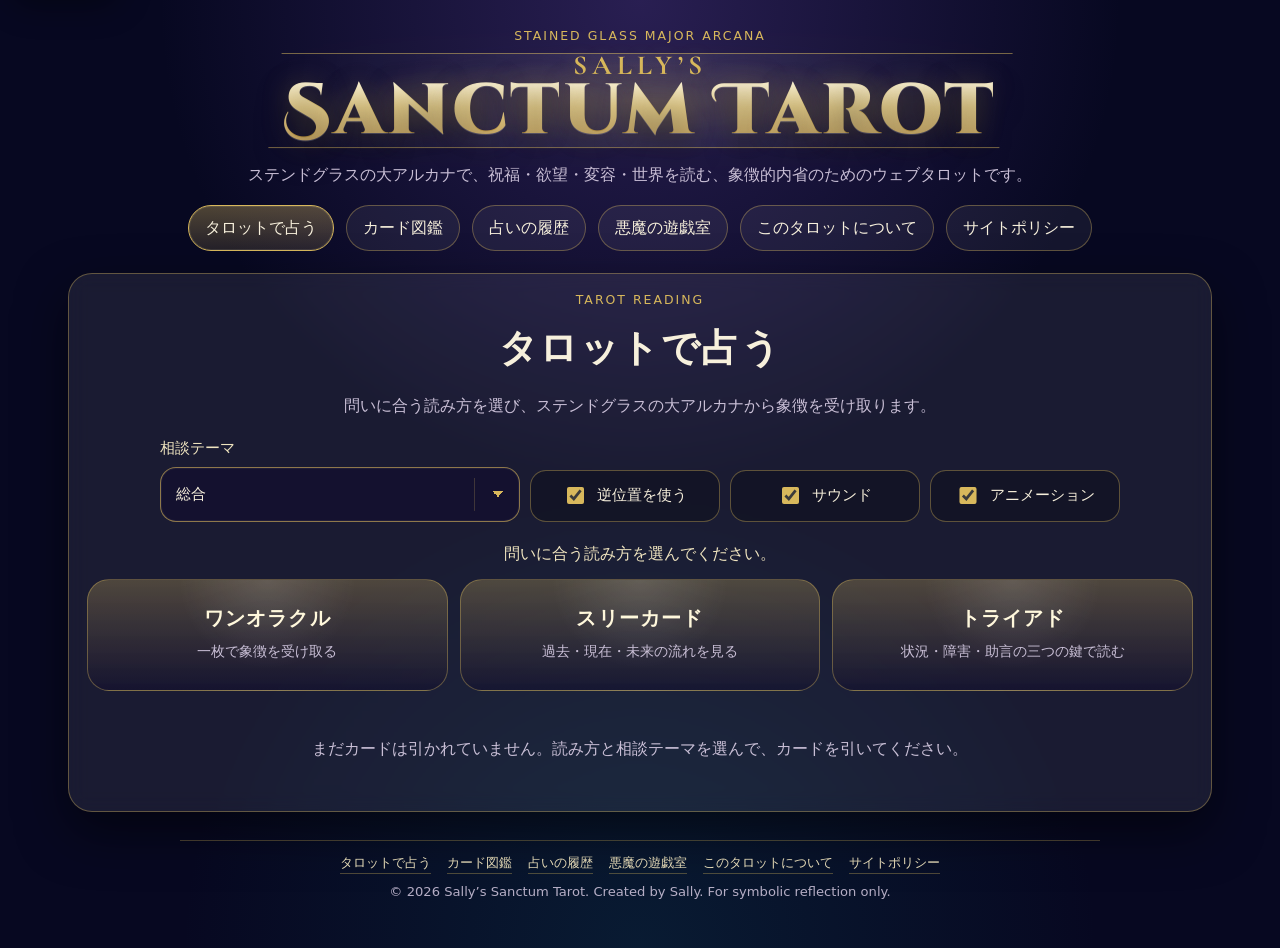
==== commit b9ab47e1: "Add files via upload" ====
--- a/index.html
+++ b/index.html
@@ -3,14 +3,14 @@
 <head>
   <meta charset="utf-8" />
   <meta name="viewport" content="width=device-width, initial-scale=1" />
-  <title>Sally’s Sanctum Tarot</title>
-  <meta name="description" content="Sally’s Sanctum Tarot。ステンドグラスの大アルカナを使う、象徴的内省のための静的タロットWebアプリ。" />
+  <title>タロットで占う | Sally’s Sanctum Tarot</title>
+  <meta name="description" content="Sally’s Sanctum Tarot のタロット占いページ。ステンドグラスの大アルカナを使い、ワンオラクル、スリーカード、トライアドで象徴を読みます。" />
   <link rel="icon" type="image/png" href="images/favicon.png" />
   <link rel="apple-touch-icon" href="images/favicon.png" />
   <link rel="preconnect" href="https://fonts.googleapis.com" />
   <link rel="preconnect" href="https://fonts.gstatic.com" crossorigin />
   <link href="https://fonts.googleapis.com/css2?family=Cinzel+Decorative:wght@700;900&family=Cormorant+Garamond:wght@600;700&display=swap" rel="stylesheet" />
-  <link rel="stylesheet" href="css/app.css" />
+  <link rel="stylesheet" href="css/app.css?v=v72-menu-a11y-cache-bust" />
   <link rel="stylesheet" href="css/render.css" />
   <script src="js/site-nav.js" defer></script>
   <script src="js/image-assets.js" defer></script>
@@ -26,18 +26,18 @@
   <main class="app">
     <header class="app-header">
       <p class="eyebrow">Stained Glass Major Arcana</p>
-      <h1 class="site-title" aria-label="Sally’s Sanctum Tarot">
+      <p class="site-title" aria-label="Sally’s Sanctum Tarot">
         <span class="title-owner">Sally’s</span>
         <span class="title-main">Sanctum Tarot</span>
-      </h1>
+      </p>
       <p class="subtitle">ステンドグラスの大アルカナで、祝福・欲望・変容・世界を読む、象徴的内省のためのウェブタロットです。</p>
       <nav class="page-nav site-nav" aria-label="ページ移動">
-        <a class="button-link secondary page-nav__primary" href="index.html" aria-current="page">カードを引く</a>
+        <a class="button-link secondary page-nav__primary" href="index.html" aria-current="page">タロットで占う</a>
         <div class="page-nav__links">
           <a class="button-link secondary page-nav__menu-link" href="cards.html">カード図鑑</a>
-          <a class="button-link secondary page-nav__menu-link" href="history.html">記録を見る</a>
-          <a class="button-link secondary page-nav__menu-link" href="devil-game.html">遊戯室</a>
-          <a class="button-link secondary page-nav__menu-link" href="about.html">このデッキについて</a>
+          <a class="button-link secondary page-nav__menu-link" href="history.html">占いの履歴</a>
+          <a class="button-link secondary page-nav__menu-link" href="devil-game.html">悪魔の遊戯室</a>
+          <a class="button-link secondary page-nav__menu-link" href="about.html">このタロットについて</a>
           <a class="button-link secondary page-nav__menu-link" href="policy.html">サイトポリシー</a>
         </div>
         <button type="button" class="button-link secondary page-nav__menu-button" data-site-menu-open aria-haspopup="dialog" aria-controls="site-menu-dialog-index">メニュー</button>
@@ -49,18 +49,23 @@
             <button type="button" class="button-link secondary site-menu-dialog__close" data-site-menu-close aria-label="メニューを閉じる"><span aria-hidden="true">×</span></button>
           </div>
           <nav class="site-menu-dialog__links" aria-label="スマートフォン用ページ移動">
-            <a class="button-link secondary site-menu-dialog__link" href="index.html" aria-current="page">カードを引く</a>
+            <a class="button-link secondary site-menu-dialog__link" href="index.html" aria-current="page">タロットで占う</a>
             <a class="button-link secondary site-menu-dialog__link" href="cards.html">カード図鑑</a>
-            <a class="button-link secondary site-menu-dialog__link" href="history.html">記録を見る</a>
-            <a class="button-link secondary site-menu-dialog__link" href="devil-game.html">遊戯室</a>
-            <a class="button-link secondary site-menu-dialog__link" href="about.html">このデッキについて</a>
+            <a class="button-link secondary site-menu-dialog__link" href="history.html">占いの履歴</a>
+            <a class="button-link secondary site-menu-dialog__link" href="devil-game.html">悪魔の遊戯室</a>
+            <a class="button-link secondary site-menu-dialog__link" href="about.html">このタロットについて</a>
             <a class="button-link secondary site-menu-dialog__link" href="policy.html">サイトポリシー</a>
           </nav>
         </div>
       </dialog>
     </header>
 
-    <section id="main-content" class="panel" aria-label="タロット占い">
+    <section id="main-content" class="panel reading-page" aria-labelledby="reading-title">
+      <div class="reading-page-hero">
+        <p class="eyebrow">Tarot Reading</p>
+        <h1 id="reading-title">タロットで占う</h1>
+        <p class="subtitle">問いに合う読み方を選び、ステンドグラスの大アルカナから象徴を受け取ります。</p>
+      </div>
       <div class="setting-grid">
         <label class="select-label" for="context">
           <span>相談テーマ</span>
@@ -113,11 +118,11 @@
 
     <footer class="app-footer" aria-label="サイト情報">
       <nav class="footer-links" aria-label="関連ページ">
-        <a href="index.html">カードを引く</a>
+        <a href="index.html">タロットで占う</a>
         <a href="cards.html">カード図鑑</a>
-        <a href="history.html">記録を見る</a>
-        <a href="devil-game.html">遊戯室</a>
-        <a href="about.html">このデッキについて</a>
+        <a href="history.html">占いの履歴</a>
+        <a href="devil-game.html">悪魔の遊戯室</a>
+        <a href="about.html">このタロットについて</a>
         <a href="policy.html">サイトポリシー</a>
       </nav>
       <p>© 2026 Sally’s Sanctum Tarot. Created by Sally. For symbolic reflection only.</p>
--- a/css/app.css
+++ b/css/app.css
@@ -101,6 +101,7 @@
     0 12px 30px rgba(0, 0, 0, 0.55);
 }
 
+h1,
 h2,
 h3,
 h4 {
@@ -811,7 +812,7 @@
   margin-bottom: 4px;
 }
 
-.history-page-header h2 {
+.history-page-header :is(h1, h2) {
   color: var(--text);
 }
 
@@ -1249,7 +1250,7 @@
     rgba(0, 0, 0, 0.18);
 }
 
-.about-hero h2 {
+.about-hero :is(h1, h2) {
   color: #fff8dc;
   font-family: "Cormorant Garamond", Georgia, serif;
   font-size: clamp(1.8rem, 6vw, 3rem);
@@ -1389,9 +1390,24 @@
   gap: 18px;
 }
 
+.reading-page-hero,
 .cards-page-hero {
   display: grid;
   gap: 8px;
+}
+
+.reading-page-hero {
+  margin-bottom: 18px;
+  text-align: center;
+}
+
+.reading-page-hero h1,
+.cards-page-hero h1,
+.history-page-header h1 {
+  color: var(--text);
+  font-family: "Cormorant Garamond", Georgia, serif;
+  font-size: clamp(1.7rem, 5vw, 2.4rem);
+  letter-spacing: 0.04em;
 }
 
 .arcana-thumb-nav {
@@ -2275,3 +2291,39 @@
     max-width: 112px;
   }
 }
+
+/* v58: switch the global navigation to the modal menu before the link row wraps. */
+@media (max-width: 980px) {
+  .site-nav {
+    display: grid;
+    grid-template-columns: minmax(0, 1fr) minmax(0, 1fr);
+    width: min(100%, 440px);
+    margin-inline: auto;
+    gap: 10px;
+  }
+
+  .page-nav__links {
+    display: none !important;
+  }
+
+  .page-nav__menu-button {
+    display: inline-flex !important;
+  }
+
+  .site-nav .button-link {
+    width: 100%;
+    min-height: 44px;
+    padding: 10px 12px;
+    white-space: nowrap;
+  }
+}
+
+@media (min-width: 981px) {
+  .page-nav__links {
+    display: flex;
+  }
+
+  .page-nav__menu-button {
+    display: none !important;
+  }
+}
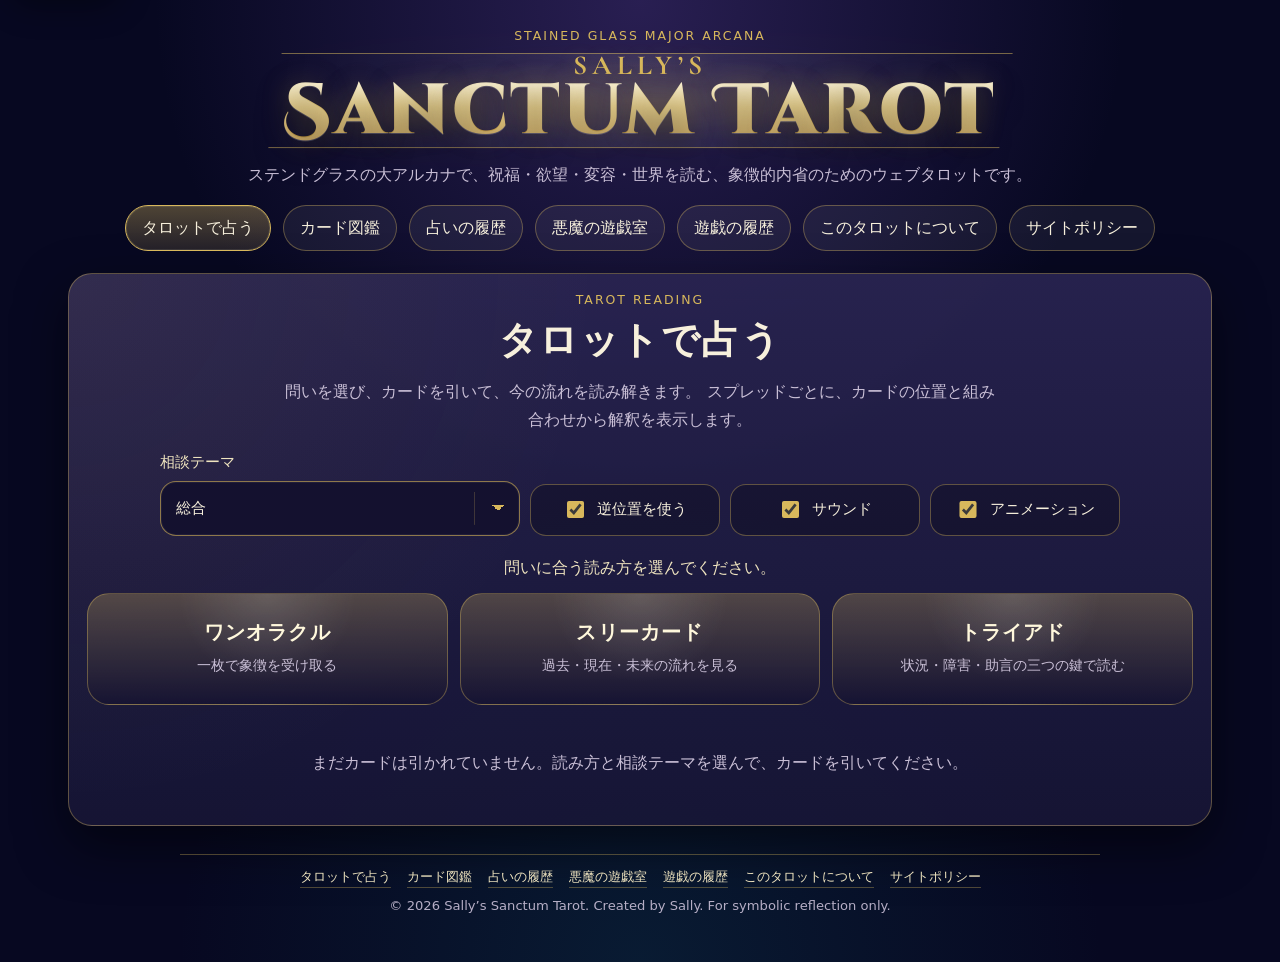
==== commit 0b0ae089: "Add files via upload" ====
--- a/index.html
+++ b/index.html
@@ -10,8 +10,8 @@
   <link rel="preconnect" href="https://fonts.googleapis.com" />
   <link rel="preconnect" href="https://fonts.gstatic.com" crossorigin />
   <link href="https://fonts.googleapis.com/css2?family=Cinzel+Decorative:wght@700;900&family=Cormorant+Garamond:wght@600;700&display=swap" rel="stylesheet" />
-  <link rel="stylesheet" href="css/app.css?v=v72-menu-a11y-cache-bust" />
-  <link rel="stylesheet" href="css/render.css" />
+  <link rel="stylesheet" href="css/app.css?v=v131-css-cleanup-final" />
+  <link rel="stylesheet" href="css/render.css?v=v131-css-cleanup-final" />
   <script src="js/site-nav.js" defer></script>
   <script src="js/image-assets.js" defer></script>
   <script src="js/card-pool.js" defer></script>
@@ -19,7 +19,7 @@
   <script src="js/tarot-engine.js" defer></script>
   <script src="js/render.js" defer></script>
   <script src="js/history-store.js" defer></script>
-  <script src="js/app.js" defer></script>
+  <script src="js/app.js?v=v110b-reading-detail-height-hotfix" defer></script>
 </head>
 <body>
   <a class="skip-link" href="#main-content">本文へ移動</a>
@@ -37,6 +37,7 @@
           <a class="button-link secondary page-nav__menu-link" href="cards.html">カード図鑑</a>
           <a class="button-link secondary page-nav__menu-link" href="history.html">占いの履歴</a>
           <a class="button-link secondary page-nav__menu-link" href="devil-game.html">悪魔の遊戯室</a>
+          <a class="button-link secondary page-nav__menu-link" href="devil-records.html">遊戯の履歴</a>
           <a class="button-link secondary page-nav__menu-link" href="about.html">このタロットについて</a>
           <a class="button-link secondary page-nav__menu-link" href="policy.html">サイトポリシー</a>
         </div>
@@ -53,6 +54,7 @@
             <a class="button-link secondary site-menu-dialog__link" href="cards.html">カード図鑑</a>
             <a class="button-link secondary site-menu-dialog__link" href="history.html">占いの履歴</a>
             <a class="button-link secondary site-menu-dialog__link" href="devil-game.html">悪魔の遊戯室</a>
+            <a class="button-link secondary site-menu-dialog__link" href="devil-records.html">遊戯の履歴</a>
             <a class="button-link secondary site-menu-dialog__link" href="about.html">このタロットについて</a>
             <a class="button-link secondary site-menu-dialog__link" href="policy.html">サイトポリシー</a>
           </nav>
@@ -61,10 +63,13 @@
     </header>
 
     <section id="main-content" class="panel reading-page" aria-labelledby="reading-title">
-      <div class="reading-page-hero">
+      <div class="reading-page-hero standard-page-hero">
         <p class="eyebrow">Tarot Reading</p>
         <h1 id="reading-title">タロットで占う</h1>
-        <p class="subtitle">問いに合う読み方を選び、ステンドグラスの大アルカナから象徴を受け取ります。</p>
+        <p class="standard-page-hero__lead">
+          問いを選び、カードを引いて、今の流れを読み解きます。
+          スプレッドごとに、カードの位置と組み合わせから解釈を表示します。
+        </p>
       </div>
       <div class="setting-grid">
         <label class="select-label" for="context">
@@ -122,6 +127,7 @@
         <a href="cards.html">カード図鑑</a>
         <a href="history.html">占いの履歴</a>
         <a href="devil-game.html">悪魔の遊戯室</a>
+        <a href="devil-records.html">遊戯の履歴</a>
         <a href="about.html">このタロットについて</a>
         <a href="policy.html">サイトポリシー</a>
       </nav>
--- a/css/app.css
+++ b/css/app.css
@@ -1,3 +1,12 @@
+/*
+  app.css
+  Sitewide foundation only: design tokens, base layout, global header/footer,
+  common panels/buttons/forms, focus states, global navigation, back-to-top,
+  shared contract badges, and shared responsive guards.
+
+  Normal page components live in render.css.
+  Devil page components live in devil-common.css / devil-game.css / devil-records.css.
+*/
 :root {
   --bg: #070821;
   --panel: rgba(255, 255, 255, 0.08);
@@ -120,19 +129,19 @@
 
 .panel {
   border: 1px solid var(--line);
-  background: var(--panel);
+  background:
+    radial-gradient(circle at top left, rgba(216, 184, 92, 0.07), transparent 42%),
+    linear-gradient(180deg, rgba(42, 37, 82, 0.90), rgba(24, 22, 55, 0.86));
   border-radius: 24px;
   padding: 18px;
   box-shadow: 0 20px 50px var(--shadow);
-  backdrop-filter: blur(10px);
-}
-
-.question-area {
-  display: grid;
-  gap: 10px;
-  margin-bottom: 16px;
-}
-
+  /* v107: large backdrop-filter layers caused pale rectangular repaint artifacts
+     while scrolling on several pages. Use an opaque-enough gradient instead. */
+  -webkit-backdrop-filter: none;
+  backdrop-filter: none;
+}
+
+/* Shared form controls. */
 label,
 .select-label span {
   color: var(--muted);
@@ -187,82 +196,9 @@
   font-size: 0.95rem;
 }
 
-textarea:focus,
-select:focus {
+textarea:focus {
   border-color: var(--gold);
   box-shadow: 0 0 0 3px rgba(216, 184, 92, 0.14);
-}
-
-.setting-grid {
-  display: grid;
-  grid-template-columns: minmax(220px, 360px) repeat(3, minmax(150px, 190px));
-  justify-content: center;
-  align-items: end;
-  gap: 10px;
-  margin: 0 0 18px;
-}
-
-.select-label {
-  display: grid;
-  gap: 8px;
-}
-
-.controls {
-  display: flex;
-  flex-wrap: wrap;
-  gap: 10px;
-  justify-content: center;
-  margin: 16px 0 22px;
-}
-
-.spread-picker {
-  display: grid;
-  gap: 12px;
-  margin: 18px 0 14px;
-}
-
-.spread-picker__prompt {
-  margin: 0;
-  color: #efe4bf;
-  text-align: center;
-  line-height: 1.7;
-}
-
-.spread-options {
-  display: grid;
-  grid-template-columns: repeat(3, minmax(0, 1fr));
-  gap: 12px;
-}
-
-.spread-option {
-  min-height: 112px;
-  display: grid;
-  align-content: center;
-  gap: 8px;
-  border-radius: 22px;
-  padding: 18px 14px;
-  text-align: center;
-  background:
-    radial-gradient(circle at top, rgba(255, 255, 255, 0.12), transparent 42%),
-    linear-gradient(180deg, rgba(216, 184, 92, 0.28), rgba(20, 17, 47, 0.62));
-}
-
-.spread-option__name {
-  color: #fff8dc;
-  font-family: "Cormorant Garamond", Georgia, serif;
-  font-size: 1.22rem;
-  font-weight: 700;
-  letter-spacing: 0.06em;
-}
-
-.spread-option__desc {
-  color: var(--muted);
-  font-size: 0.9rem;
-  line-height: 1.65;
-}
-
-.utility-controls {
-  margin-top: 8px;
 }
 
 button {
@@ -293,90 +229,6 @@
   display: none !important;
 }
 
-.reading-root {
-  display: grid;
-  gap: 18px;
-}
-
-.library {
-  margin-top: 18px;
-}
-
-.library-grid {
-  display: grid;
-  grid-template-columns: 1fr;
-  gap: 16px;
-  margin-top: 16px;
-}
-
-.library-card-full {
-  display: grid;
-  grid-template-columns: minmax(140px, 210px) 1fr;
-  gap: 16px;
-  border: 1px solid var(--line);
-  border-radius: 22px;
-  padding: 14px;
-  background: rgba(0, 0, 0, 0.18);
-  line-height: 1.7;
-}
-
-.library-card-full img {
-  width: 100%;
-  border-radius: 16px;
-  border: 1px solid var(--line-soft);
-  box-shadow: 0 14px 30px var(--shadow);
-}
-
-.library-body h3 {
-  color: var(--gold);
-  font-size: 1.28rem;
-}
-
-.app-footer {
-  margin-top: 18px;
-  text-align: center;
-  color: var(--muted);
-  font-size: 0.9rem;
-  line-height: 1.7;
-}
-
-.muted {
-  color: var(--muted);
-}
-
-@media (max-width: 720px) {
-  .library-card-full {
-    grid-template-columns: 1fr;
-  }
-
-  .library-card-full img {
-    width: min(240px, 100%);
-    margin: auto;
-  }
-}
-
-@media (max-width: 720px) {
-  .spread-options {
-    grid-template-columns: 1fr;
-  }
-
-  .spread-option {
-    min-height: 92px;
-  }
-}
-
-@media (max-width: 900px) {
-  .setting-grid {
-    grid-template-columns: repeat(2, minmax(0, 1fr));
-    max-width: 680px;
-    margin-inline: auto;
-  }
-
-  .setting-grid .select-label {
-    grid-column: 1 / -1;
-  }
-}
-
 @media (max-width: 520px) {
   .panel {
     padding: 14px;
@@ -386,14 +238,31 @@
     width: 100%;
   }
 
-  .setting-grid {
-    grid-template-columns: 1fr;
-  }
-}
-
-/* v21: question input removed; compact, accessible select styling. */
-.question-area {
-  display: none;
+  .toggle-label {
+    justify-content: flex-start;
+  }
+
+  .site-title {
+    gap: 0.02em;
+    margin-bottom: 10px;
+    padding-inline: 0;
+  }
+
+  .site-title::before {
+    inset-inline: -0.1em;
+  }
+
+  .title-owner {
+    letter-spacing: 0.14em;
+  }
+
+  .title-main {
+    letter-spacing: 0.015em;
+  }
+}
+
+.muted {
+  color: var(--muted);
 }
 
 select {
@@ -441,39 +310,7 @@
   color: #efe4bf;
 }
 
-@media (max-width: 520px) {
-  .setting-grid {
-    grid-template-columns: 1fr;
-    gap: 10px;
-  }
-
-  .toggle-label {
-    justify-content: flex-start;
-  }
-}
-
-@media (max-width: 520px) {
-  .site-title {
-    gap: 0.02em;
-    margin-bottom: 10px;
-    padding-inline: 0;
-  }
-
-  .site-title::before {
-    inset-inline: -0.1em;
-  }
-
-  .title-owner {
-    letter-spacing: 0.14em;
-  }
-
-  .title-main {
-    letter-spacing: 0.015em;
-  }
-}
-
-
-/* v26: Compact one-line footer and back-to-top control. */
+/* Global footer and back-to-top control. */
 .app-footer {
   margin: 28px auto 0;
   width: min(920px, 100%);
@@ -555,32 +392,7 @@
   scroll-behavior: auto !important;
 }
 
-body.animations-off .reading-root *,
-body.animations-off .reading-root *::before,
-body.animations-off .reading-root *::after {
-  animation: none !important;
-  transition: none !important;
-}
-
-body.animations-off .slot {
-  opacity: 1 !important;
-  transform: none !important;
-}
-
-body.animations-off .slot .card {
-  transition: none !important;
-}
-
-body.animations-off .slot.synergy-glow .card-stage::after {
-  opacity: 0 !important;
-  box-shadow: none !important;
-}
-
-body.animations-off .detail-carousel .detail-panel {
-  transition: none !important;
-}
-
-/* v30: local reading history. */
+/* Shared link-style button. */
 .button-link {
   appearance: none;
   display: inline-flex;
@@ -614,601 +426,16 @@
   margin-top: 16px;
 }
 
-.page-nav__links {
-  display: flex;
-  flex-wrap: wrap;
-  justify-content: center;
-  gap: 12px;
-}
-
-.page-nav__mobile {
-  display: none;
-}
-
 .page-nav .button-link {
   width: auto;
 }
 
-.page-nav a[aria-current="page"] {
-  border-color: var(--gold);
-  background: linear-gradient(180deg, rgba(216, 184, 92, 0.34), rgba(216, 184, 92, 0.14));
-  box-shadow: inset 0 0 0 1px rgba(255, 244, 190, 0.10);
-}
-
-.mobile-nav-menu {
-  position: relative;
-  min-width: 0;
-}
-
-.mobile-nav-menu__button::after {
-  content: "▾";
-  margin-left: 0.45em;
-  font-size: 0.78em;
-  opacity: 0.78;
-}
-
-.mobile-nav-menu.is-open .mobile-nav-menu__button::after {
-  content: "▴";
-}
-
-.mobile-nav-menu__panel {
-  display: grid;
-  gap: 8px;
-}
-
-.mobile-nav-menu__panel[hidden] {
-  display: none;
-}
-
-.mobile-nav-menu__panel a {
-  display: flex;
-  align-items: center;
-  justify-content: center;
-  min-height: 42px;
-  padding: 10px 14px;
-  border: 1px solid var(--line-soft);
-  border-radius: 16px;
-  background: rgba(255, 255, 255, 0.06);
-  color: var(--text);
-  text-decoration: none;
-}
-
-.mobile-nav-menu__panel a:hover,
-.mobile-nav-menu__panel a:focus-visible,
-.mobile-nav-menu__panel a[aria-current="page"] {
-  border-color: var(--gold);
-  background: rgba(216, 184, 92, 0.18);
-}
-
-@media (max-width: 640px) {
-  .page-nav {
-    width: min(100%, 440px);
-    margin: 18px auto 0;
-    z-index: 10;
-  }
-
-  .page-nav__links {
-    display: none;
-  }
-
-  .page-nav__mobile {
-    position: relative;
-    display: grid;
-    grid-template-columns: minmax(0, 1fr) minmax(0, 1fr);
-    gap: 10px;
-    align-items: start;
-  }
-
-  .page-nav__mobile .button-link {
-    width: 100%;
-    min-height: 44px;
-    padding: 10px 12px;
-    white-space: nowrap;
-  }
-
-  .mobile-nav-menu__panel {
-    position: absolute;
-    z-index: 50;
-    right: 0;
-    top: calc(100% + 10px);
-    width: calc(200% + 10px);
-    padding: 12px;
-    border: 1px solid var(--line);
-    border-radius: 18px;
-    background: rgba(16, 14, 36, 0.98);
-    box-shadow: 0 18px 40px rgba(0, 0, 0, 0.38), 0 0 24px rgba(216, 184, 92, 0.10);
-  }
-}
-
-.reading-actions {
-  display: flex;
-  align-items: center;
-  justify-content: space-between;
-  gap: 14px;
-  padding: 12px 14px;
-  border: 1px solid var(--line-soft);
-  border-radius: 18px;
-  background: linear-gradient(180deg, rgba(216, 184, 92, 0.12), rgba(0, 0, 0, 0.14));
-}
-
-.reading-action-buttons {
-  display: flex;
-  flex-wrap: wrap;
-  justify-content: flex-end;
-  gap: 10px;
-}
-
-.reading-actions .reading-save-status {
-  min-height: 0;
-  text-align: left;
-}
-
-.reading-actions .reading-action-buttons button {
+.page-nav__primary,
+.page-nav__menu-link {
   flex: 0 0 auto;
-  min-height: 40px;
-  padding: 9px 14px;
-}
-
-.reading-actions--top {
-  margin: 18px 0 16px;
-}
-
-.reading-actions--bottom {
-  margin-top: 18px;
-}
-
-.reading-actions button[disabled] {
-  cursor: default;
-  opacity: 0.72;
-  transform: none;
-}
-
-.reading-save-status {
-  min-height: 1.6em;
-  margin: 0;
-  color: var(--muted);
-  line-height: 1.6;
-  text-align: center;
-}
-
-.reading-save-status a {
-  color: var(--gold);
-}
-
-@media (max-width: 640px) {
-  .reading-actions {
-    align-items: stretch;
-    flex-direction: column;
-    text-align: center;
-  }
-
-  .reading-actions .reading-save-status {
-    text-align: center;
-  }
-
-  .reading-action-buttons {
-    justify-content: center;
-    width: 100%;
-  }
-
-  .reading-action-buttons button {
-    flex: 1 1 150px;
-  }
-}
-
-.history-page {
-  display: grid;
-  gap: 16px;
-}
-
-.history-page-header {
-  display: flex;
-  justify-content: space-between;
-  align-items: start;
-  gap: 14px;
-}
-
-.history-page-header .eyebrow {
-  margin-bottom: 4px;
-}
-
-.history-page-header :is(h1, h2) {
-  color: var(--text);
-}
-
-.storage-note {
-  margin: 0;
-  border: 1px solid var(--line-soft);
-  border-radius: 16px;
-  padding: 12px 14px;
-  background: rgba(0, 0, 0, 0.18);
-  color: var(--muted);
-  line-height: 1.75;
-}
-
-.history-filters {
-  display: grid;
-  grid-template-columns: minmax(160px, 1fr) minmax(160px, 1fr) minmax(150px, 0.85fr) auto;
-  align-items: end;
-  gap: 12px;
-  border: 1px solid var(--line-soft);
-  border-radius: 18px;
-  padding: 14px;
-  background: rgba(0, 0, 0, 0.14);
-}
-
-.history-filter-field {
-  display: grid;
-  gap: 7px;
-}
-
-.history-filter-field label {
-  color: #efe4bf;
-  font-size: 0.88rem;
-  letter-spacing: 0.08em;
-}
-
-.history-filter-field select,
-.history-filter-field input[type="date"] {
-  width: 100%;
-  min-height: 44px;
-  border: 1px solid var(--line);
-  border-radius: 12px;
-  background: rgba(20, 12, 34, 0.94);
-  color: var(--text);
-  padding: 10px 12px;
-  font: inherit;
-  color-scheme: dark;
-}
-
-.history-filter-field select:focus,
-.history-filter-field input[type="date"]:focus {
-  outline: 2px solid rgba(216, 184, 92, 0.78);
-  outline-offset: 2px;
-  border-color: var(--gold);
-}
-
-.history-filter-actions {
-  display: flex;
-  align-items: end;
-}
-
-.history-filter-actions button {
-  min-height: 44px;
-  white-space: nowrap;
-}
-
-.history-filter-actions button:not([disabled]) {
-  border-color: rgba(216, 184, 92, 0.62);
-  color: #fff5d4;
-}
-
-.history-filter-actions button[disabled] {
-  cursor: default;
-  opacity: 0.62;
-  transform: none;
-}
-
-.history-filter-status {
-  grid-column: 1 / -1;
-  margin: 0;
-  color: var(--muted);
-  font-size: 0.92rem;
-  line-height: 1.6;
-}
-
-.history-root {
-  display: grid;
-  gap: 14px;
-}
-
-.history-entry {
-  border: 1px solid var(--line);
-  border-radius: 22px;
-  padding: 14px;
-  background: rgba(0, 0, 0, 0.18);
-  box-shadow: 0 14px 34px rgba(0, 0, 0, 0.22);
-}
-
-.history-entry-header {
-  display: flex;
-  justify-content: space-between;
-  align-items: start;
-  gap: 14px;
-  margin-bottom: 10px;
-}
-
-.history-entry-header h3 {
-  margin-bottom: 5px;
-  color: var(--gold);
-  font-family: "Cormorant Garamond", Georgia, serif;
-  font-size: 1.32rem;
-  letter-spacing: 0.04em;
-}
-
-.history-date,
-.history-meta,
-.history-flow,
-.history-summary {
-  line-height: 1.75;
-}
-
-.history-date {
-  margin: 0 0 4px;
-  color: #efe4bf;
-  font-size: 0.92rem;
-}
-
-.history-meta,
-.history-flow {
-  margin: 0;
-  color: var(--muted);
-}
-
-.history-summary {
-  margin: 10px 0 0;
-  color: var(--text);
-}
-
-.history-thumbnail-strip {
-  display: flex;
-  flex-wrap: wrap;
-  align-items: flex-start;
-  gap: 8px;
-  margin: 10px 0 6px;
-}
-
-.history-thumbnail-button {
-  position: relative;
-  display: grid;
-  justify-items: center;
-  gap: 5px;
-  width: 54px;
-  min-height: auto;
-  padding: 0;
-  border: 0;
-  border-radius: 12px;
-  background: transparent;
-  color: var(--muted);
-  font-size: 0.72rem;
-  line-height: 1.25;
-  box-shadow: none;
-}
-
-.history-thumbnail-button img {
-  display: block;
-  width: 46px;
-  aspect-ratio: 2 / 3;
-  object-fit: cover;
-  border: 1px solid var(--line-soft);
-  border-radius: 8px;
-  background: #111;
-  box-shadow: 0 8px 18px rgba(0, 0, 0, 0.30);
-  transition: transform 160ms ease, filter 160ms ease, border-color 160ms ease;
-}
-
-.history-thumbnail-button.reversed img {
-  transform: rotate(180deg);
-}
-
-.history-thumbnail-button:hover,
-.history-thumbnail-button:focus-visible {
-  transform: none;
-  background: transparent;
-}
-
-.history-thumbnail-button:hover img,
-.history-thumbnail-button:focus-visible img {
-  filter: brightness(1.08) saturate(1.08);
-  border-color: rgba(216, 184, 92, 0.72);
-}
-
-.history-thumbnail-button.reversed:hover img,
-.history-thumbnail-button.reversed:focus-visible img {
-  transform: rotate(180deg) translateY(-1px);
-}
-
-.history-thumbnail-button:not(.reversed):hover img,
-.history-thumbnail-button:not(.reversed):focus-visible img {
-  transform: translateY(-1px);
-}
-
-.history-thumbnail-button span {
-  max-width: 72px;
-  overflow: hidden;
-  text-overflow: ellipsis;
-  white-space: nowrap;
-}
-
-.history-entry-actions {
-  display: flex;
-  flex-wrap: wrap;
-  justify-content: flex-end;
-  gap: 8px;
-}
-
-button.danger,
-.button-link.danger {
-  border-color: rgba(236, 145, 145, 0.42);
-}
-
-button.danger:hover,
-button.danger:focus-visible,
-.button-link.danger:hover,
-.button-link.danger:focus-visible {
-  border-color: rgba(255, 184, 184, 0.78);
-}
-
-.history-detail {
-  display: grid;
-  gap: 16px;
-  margin-top: 14px;
-  padding-top: 14px;
-  border-top: 1px solid var(--line-soft);
-}
-
-.history-card-list {
-  display: grid;
-  gap: 12px;
-}
-
-.history-card-item {
-  display: grid;
-  grid-template-columns: minmax(86px, 132px) minmax(0, 1fr);
-  gap: 14px;
-  border: 1px solid var(--line-soft);
-  border-radius: 18px;
-  padding: 12px;
-  background: rgba(0, 0, 0, 0.16);
-}
-
-.history-card-figure {
-  margin: 0;
-  align-self: start;
-}
-
-.history-card-image-button {
-  position: relative;
-  display: block;
-  width: 100%;
-  border-radius: 13px;
-}
-
-.history-card-image-button img {
-  transition: filter 180ms ease, transform 180ms ease;
-}
-
-.history-card-image-button:hover img,
-.history-card-image-button:focus-visible img {
-  filter: brightness(1.08) saturate(1.08);
-}
-
-.history-card-image-button:hover .image-zoom-hint,
-.history-card-image-button:focus-visible .image-zoom-hint {
-  opacity: 1;
-  transform: translateY(0);
-}
-
-.history-card-figure img {
-  width: 100%;
-  aspect-ratio: 2 / 3;
-  object-fit: cover;
-  display: block;
-  border-radius: 13px;
-  border: 1px solid var(--line-soft);
-  box-shadow: 0 12px 24px var(--shadow);
-  background: #111;
-}
-
-.history-card-figure.reversed img {
-  transform: rotate(180deg);
-}
-
-.history-card-body {
-  min-width: 0;
-  line-height: 1.75;
-}
-
-.history-card-body h4 {
-  margin-bottom: 4px;
-  color: var(--text);
-  font-size: 1.12rem;
-}
-
-.history-card-body .slot-title {
-  text-align: left;
-}
-
-.history-pairs {
-  display: grid;
-  gap: 10px;
-}
-
-.history-pairs h3 {
-  color: var(--gold);
-}
-
-.history-empty p {
-  margin-bottom: 6px;
-}
-
-@media (max-width: 720px) {
-  .history-page-header,
-  .history-entry-header {
-    display: grid;
-  }
-
-  .history-card-item {
-    grid-template-columns: minmax(0, 1fr);
-    gap: 12px;
-  }
-
-  .history-card-figure {
-    width: min(152px, 44vw);
-    justify-self: center;
-  }
-
-  .history-card-body {
-    width: 100%;
-  }
-
-  .history-filters {
-    grid-template-columns: 1fr;
-  }
-
-  .history-filter-actions {
-    align-items: stretch;
-  }
-
-  .history-filter-actions button {
-    width: 100%;
-  }
-
-  .history-entry-actions {
-    justify-content: stretch;
-  }
-
-  .history-entry-actions button {
-    flex: 1 1 auto;
-  }
-}
-
-@media (max-width: 520px) {
-  .button-link {
-    width: 100%;
-  }
-
-  .page-nav {
-    align-items: stretch;
-  }
-
-  .history-card-item {
-    padding: 10px;
-  }
-
-  .history-thumbnail-strip {
-    gap: 7px;
-  }
-
-  .history-thumbnail-button {
-    width: 50px;
-  }
-
-  .history-thumbnail-button img {
-    width: 42px;
-  }
-
-  .history-card-figure {
-    width: min(140px, 52vw);
-  }
-
-  .history-entry-actions button {
-    width: 100%;
-  }
-}
-
-
-/* v41: About / Deck Philosophy page. */
+}
+
+/* Footer links shared across normal and devil pages. */
 .footer-links {
   display: flex;
   flex-wrap: wrap;
@@ -1230,412 +457,11 @@
   border-color: var(--gold);
 }
 
-.about-page {
-  display: grid;
-  gap: 24px;
-  width: min(940px, 100%);
-  margin: 0 auto;
-  padding: clamp(18px, 3vw, 30px);
-  line-height: 1.9;
-}
-
-.about-hero {
-  display: grid;
-  gap: 10px;
-  padding: clamp(16px, 3vw, 26px);
-  border: 1px solid rgba(216, 184, 92, 0.34);
-  border-radius: 24px;
-  background:
-    radial-gradient(circle at top left, rgba(216, 184, 92, 0.18), transparent 38%),
-    rgba(0, 0, 0, 0.18);
-}
-
-.about-hero :is(h1, h2) {
-  color: #fff8dc;
-  font-family: "Cormorant Garamond", Georgia, serif;
-  font-size: clamp(1.8rem, 6vw, 3rem);
-  letter-spacing: 0.04em;
-}
-
-.about-lead {
-  margin: 0;
-  color: #f7f0dc;
-  font-size: clamp(1rem, 2.4vw, 1.12rem);
-  line-height: 1.9;
-}
-
-.about-section {
-  display: grid;
-  gap: 10px;
-  padding-block: 4px;
-}
-
-.about-section h3 {
-  display: inline-flex;
-  align-items: center;
-  gap: 10px;
-  color: var(--gold);
-  font-family: "Cormorant Garamond", Georgia, serif;
-  font-size: clamp(1.35rem, 4vw, 1.75rem);
-  letter-spacing: 0.04em;
-}
-
-.about-section h3::before {
-  content: "✦";
-  color: rgba(216, 184, 92, 0.92);
-  font-size: 0.9em;
-}
-
-.about-section p,
-.about-section li {
-  color: rgba(247, 240, 220, 0.92);
-}
-
-.principle-grid {
-  display: grid;
-  grid-template-columns: repeat(3, minmax(0, 1fr));
-  gap: 12px;
-}
-
-.principle-card {
-  border: 1px solid rgba(216, 184, 92, 0.28);
-  border-radius: 20px;
-  padding: 16px;
-  background: rgba(0, 0, 0, 0.18);
-}
-
-.principle-card h4 {
-  color: #fff8dc;
-  font-family: "Cormorant Garamond", Georgia, serif;
-  font-size: 1.2rem;
-  letter-spacing: 0.04em;
-}
-
-.principle-card p {
-  margin: 0;
-  color: var(--muted);
-  line-height: 1.75;
-}
-
-.about-list {
-  display: grid;
-  gap: 8px;
-  margin: 0;
-  padding-left: 1.25em;
-}
-
-.about-note {
-  border-left: 3px solid rgba(216, 184, 92, 0.64);
-  border-radius: 18px;
-  padding: 14px 16px;
-  background: rgba(216, 184, 92, 0.10);
-  color: var(--muted);
-}
-
-.about-note p {
-  margin: 0;
-}
-
-@media (max-width: 720px) {
-  .principle-grid {
-    grid-template-columns: 1fr;
-  }
-
-  .about-page {
-    gap: 20px;
-  }
-}
-
 @media (max-width: 520px) {
   .footer-links {
     gap: 6px 12px;
     font-size: 0.76rem;
   }
-
-  .about-hero,
-  .principle-card,
-  .about-note {
-    border-radius: 18px;
-  }
-}
-
-.policy-page h4 {
-  margin: 22px 0 8px;
-  color: var(--gold-light);
-  font-size: 1.02rem;
-}
-
-.policy-page a,
-.about-note a {
-  color: var(--gold-light);
-  text-underline-offset: 3px;
-}
-
-.policy-page a:hover,
-.policy-page a:focus-visible,
-.about-note a:hover,
-.about-note a:focus-visible {
-  color: var(--gold);
-}
-
-.policy-meta {
-  margin-top: 16px;
-  color: var(--muted);
-  font-size: 0.92rem;
-}
-
-
-.cards-page {
-  display: grid;
-  gap: 18px;
-}
-
-.reading-page-hero,
-.cards-page-hero {
-  display: grid;
-  gap: 8px;
-}
-
-.reading-page-hero {
-  margin-bottom: 18px;
-  text-align: center;
-}
-
-.reading-page-hero h1,
-.cards-page-hero h1,
-.history-page-header h1 {
-  color: var(--text);
-  font-family: "Cormorant Garamond", Georgia, serif;
-  font-size: clamp(1.7rem, 5vw, 2.4rem);
-  letter-spacing: 0.04em;
-}
-
-.arcana-thumb-nav {
-  display: grid;
-  gap: 10px;
-  text-align: center;
-}
-
-.arcana-thumb-nav__label {
-  margin: 0;
-  color: var(--muted);
-  font-size: 0.92rem;
-  line-height: 1.5;
-}
-
-.arcana-thumb-list {
-  display: flex;
-  flex-wrap: wrap;
-  justify-content: center;
-  gap: 12px 10px;
-  align-items: flex-start;
-  max-width: 100%;
-  overflow-x: hidden;
-}
-
-.arcana-thumb-button {
-  width: clamp(117px, 12vw, 158px);
-  min-height: 0;
-  display: grid;
-  justify-items: center;
-  padding: 0;
-  border: 0;
-  border-radius: 8px;
-  background: transparent;
-  line-height: 0;
-}
-
-.arcana-thumb-button img {
-  width: 100%;
-  aspect-ratio: 2 / 3;
-  object-fit: cover;
-  border-radius: 7px;
-  box-shadow: 0 8px 16px rgba(0, 0, 0, 0.28);
-}
-
-.arcana-thumb-button:hover,
-.arcana-thumb-button:focus-visible {
-  background: transparent;
-  box-shadow: 0 0 0 2px rgba(216, 184, 92, 0.86), 0 0 18px rgba(216, 184, 92, 0.28);
-  transform: translateY(-1px);
-}
-
-.cards-tools {
-  display: grid;
-  gap: 16px;
-  padding: 14px;
-  border: 1px solid var(--line-soft);
-  border-radius: 20px;
-  background: rgba(0, 0, 0, 0.16);
-}
-
-.cards-search-field {
-  display: grid;
-  gap: 8px;
-}
-
-.cards-search-field input[type="search"] {
-  width: 100%;
-  min-height: 52px;
-  border-radius: 16px;
-  border: 1px solid var(--line);
-  background: rgba(0, 0, 0, 0.24);
-  color: var(--text);
-  padding: 14px 15px;
-  font: inherit;
-  line-height: 1.6;
-  outline: none;
-}
-
-.cards-search-field input[type="search"]:focus {
-  border-color: var(--gold);
-  box-shadow: 0 0 0 3px rgba(216, 184, 92, 0.14);
-}
-
-.theme-switcher {
-  display: grid;
-  gap: 14px;
-  margin: 0;
-  padding: 0;
-  border: 0;
-}
-
-.theme-switcher legend {
-  color: var(--muted);
-  font-size: 0.95rem;
-  padding: 0;
-  margin-bottom: 6px;
-}
-
-.theme-chip-group {
-  display: flex;
-  flex-wrap: wrap;
-  gap: 10px;
-}
-
-.theme-chip {
-  width: auto;
-  min-height: 42px;
-  padding: 9px 14px;
-  background: rgba(255, 255, 255, 0.06);
-}
-
-.theme-chip.is-active {
-  border-color: var(--gold);
-  background: linear-gradient(180deg, rgba(216, 184, 92, 0.36), rgba(216, 184, 92, 0.16));
-  color: #fff8dc;
-  box-shadow: 0 0 0 3px rgba(216, 184, 92, 0.10);
-}
-
-.cards-status {
-  margin: 0;
-  color: var(--muted);
-  line-height: 1.7;
-}
-
-.cards-grid {
-  display: grid;
-  grid-template-columns: 1fr;
-  gap: 16px;
-}
-
-.cards-index-card {
-  display: grid;
-  grid-template-columns: 1fr;
-  align-items: start;
-  gap: 14px;
-  border: 1px solid var(--line);
-  border-radius: 22px;
-  padding: 14px;
-  background: rgba(0, 0, 0, 0.18);
-  line-height: 1.7;
-  scroll-margin-top: 18px;
-}
-
-.cards-index-card:focus {
-  outline: none;
-}
-
-.cards-index-card.is-scroll-highlight {
-  animation: cards-scroll-highlight 1200ms ease-out;
-}
-
-@keyframes cards-scroll-highlight {
-  0% {
-    border-color: var(--gold);
-    box-shadow: 0 0 0 4px rgba(216, 184, 92, 0.18), 0 0 30px rgba(216, 184, 92, 0.16);
-  }
-  100% {
-    border-color: var(--line);
-    box-shadow: none;
-  }
-}
-
-.cards-card-image {
-  width: min(260px, 72vw);
-  justify-self: center;
-  align-self: start;
-  border-radius: 18px;
-  padding: 0;
-  background: transparent;
-}
-
-.cards-card-image img {
-  display: block;
-  width: 100%;
-  border-radius: 16px;
-  border: 1px solid var(--line-soft);
-  box-shadow: 0 14px 30px var(--shadow);
-}
-
-.cards-index-body {
-  min-width: 0;
-}
-
-.cards-index-body h3 {
-  margin-bottom: 2px;
-  color: var(--gold);
-  font-size: 1.28rem;
-}
-
-.cards-card-number,
-.cards-card-en {
-  margin: 0;
-  color: var(--muted);
-}
-
-.cards-card-number {
-  font-family: "Cormorant Garamond", Georgia, serif;
-  letter-spacing: 0.12em;
-  text-transform: uppercase;
-}
-
-.cards-card-en {
-  margin-bottom: 10px;
-  font-style: italic;
-}
-
-.cards-preview {
-  margin: 10px 0;
-}
-
-.cards-card-detail {
-  margin-top: 12px;
-}
-
-.cards-detail-grid {
-  display: grid;
-  grid-template-columns: 1fr;
-  gap: 14px;
-}
-
-.is-selected-theme {
-  border-color: rgba(216, 184, 92, 0.34);
-  background: rgba(216, 184, 92, 0.08);
-}
-
-.cards-empty {
-  grid-column: 1 / -1;
 }
 
 /* Devil contract marker shared by reading, library, and game pages. */
@@ -1766,156 +592,13 @@
   }
 }
 
-@media (max-width: 760px) {
-  .cards-card-image {
-    width: min(230px, 72vw);
-  }
-}
-
-@media (max-width: 560px) {
-  .arcana-thumb-list {
-    gap: 10px 8px;
-  }
-
-  .arcana-thumb-button {
-    width: clamp(96px, 31vw, 124px);
-  }
-
-  .cards-tools {
-    padding: 12px;
-  }
-
-  .theme-chip-group {
-    gap: 8px;
-  }
-
-  .theme-chip {
-    flex: 1 1 calc(50% - 8px);
-    width: auto;
-  }
-
-  .cards-detail-grid {
-    grid-template-columns: 1fr;
-  }
-}
-
 @media (max-width: 520px) {
   .page-nav .button-link {
     width: auto;
   }
 }
 
-
-@media (max-width: 520px) {
-  .page-nav {
-    align-items: initial;
-  }
-
-  .page-nav__mobile .button-link {
-    width: 100%;
-  }
-}
-
-/* v62: single-source header navigation and keyboard focus repair. */
-.site-nav {
-  display: flex;
-  flex-wrap: wrap;
-  align-items: center;
-  justify-content: center;
-  gap: 12px;
-}
-
-.page-nav__primary {
-  flex: 0 0 auto;
-}
-
-.page-nav__menu-button {
-  display: none;
-}
-
-.page-nav__menu {
-  display: flex;
-  flex-wrap: wrap;
-  justify-content: center;
-  gap: 12px;
-}
-
-.page-nav__menu[hidden] {
-  display: none !important;
-}
-
-.page-nav__menu-link {
-  flex: 0 0 auto;
-}
-
-:where(a[href], button, input, select, textarea, summary, [tabindex]:not([tabindex="-1"])):focus-visible {
-  outline: 3px solid rgba(255, 244, 190, 0.92);
-  outline-offset: 4px;
-  box-shadow: 0 0 0 6px rgba(216, 184, 92, 0.22);
-}
-
-.app-header :where(a[href], button):focus-visible,
-.app-footer :where(a[href], button):focus-visible,
-.page-nav__menu a:focus,
-.page-nav__menu a:focus-visible,
-.page-nav__menu-button:focus,
-.page-nav__menu-button:focus-visible {
-  outline: 3px solid rgba(255, 244, 190, 0.96);
-  outline-offset: 4px;
-  border-color: var(--gold);
-  box-shadow: 0 0 0 6px rgba(216, 184, 92, 0.22);
-}
-
-@media (max-width: 640px) {
-  .site-nav {
-    position: relative;
-    display: grid;
-    grid-template-columns: minmax(0, 1fr) minmax(0, 1fr);
-    width: min(100%, 440px);
-    margin-inline: auto;
-    align-items: start;
-    gap: 10px;
-    z-index: 10;
-  }
-
-  .site-nav .button-link {
-    width: 100%;
-    min-height: 44px;
-    padding: 10px 12px;
-    white-space: nowrap;
-  }
-
-  .page-nav__menu-button {
-    display: inline-flex;
-  }
-
-  .page-nav__menu {
-    position: absolute;
-    z-index: 50;
-    right: 0;
-    top: calc(100% + 10px);
-    width: 100%;
-    grid-column: 1 / -1;
-    display: grid;
-    gap: 8px;
-    padding: 12px;
-    border: 1px solid var(--line);
-    border-radius: 18px;
-    background: rgba(16, 14, 36, 0.98);
-    box-shadow: 0 18px 40px rgba(0, 0, 0, 0.38), 0 0 24px rgba(216, 184, 92, 0.10);
-  }
-
-  .page-nav__menu[hidden] {
-    display: none !important;
-  }
-
-  .page-nav__menu-link {
-    width: 100%;
-    min-height: 48px;
-  }
-}
-
-/* v64: root focus architecture and mobile dialog navigation. */
+/* Global focus architecture and dialog-based mobile navigation. */
 .skip-link {
   position: fixed;
   top: 10px;
@@ -1966,8 +649,9 @@
 }
 
 .site-menu-dialog {
-  width: min(420px, calc(100vw - 28px));
-  max-width: calc(100vw - 28px);
+  width: min(420px, calc(100dvw - 28px));
+  max-width: calc(100dvw - 28px);
+  overflow-x: hidden;
   border: 1px solid var(--line);
   border-radius: 22px;
   background: rgba(16, 14, 36, 0.98);
@@ -1984,92 +668,10 @@
 .site-menu-dialog__panel {
   display: grid;
   gap: 14px;
-  padding: 16px;
-}
-
-.site-menu-dialog__header {
-  display: flex;
-  align-items: center;
-  justify-content: space-between;
-  gap: 12px;
-}
-
-.site-menu-dialog__header h2 {
-  margin: 0;
-  color: var(--gold);
-  font-family: "Cormorant Garamond", Georgia, serif;
-  font-size: 1.35rem;
-}
-
-.site-menu-dialog__close {
-  flex: 0 0 auto;
-}
-
-.site-menu-dialog__links {
-  display: grid;
-  gap: 8px;
-}
-
-.site-menu-dialog__link {
-  width: 100%;
-  min-height: 48px;
-}
-
-:where(a[href], button, input, select, textarea, summary, [tabindex]:not([tabindex="-1"])):focus-visible {
-  outline: 3px solid rgba(255, 244, 190, 0.94);
-  outline-offset: 4px;
-  box-shadow: 0 0 0 6px rgba(216, 184, 92, 0.22);
-}
-
-.back-to-top[hidden] {
-  display: none !important;
-}
-
-@media (max-width: 640px) {
-  .site-nav {
-    display: grid;
-    grid-template-columns: minmax(0, 1fr) minmax(0, 1fr);
-    width: min(100%, 440px);
-    margin-inline: auto;
-    gap: 10px;
-  }
-
-  .page-nav__links {
-    display: none !important;
-  }
-
-  .page-nav__menu-button {
-    display: inline-flex;
-  }
-
-  .site-nav .button-link {
-    width: 100%;
-    min-height: 44px;
-    padding: 10px 12px;
-    white-space: nowrap;
-  }
-}
-
-@media (min-width: 641px) {
-  .page-nav__menu-button {
-    display: none !important;
-  }
-}
-
-/* v65: mobile menu dialog layout fix.
-   Prevent the dialog close button from inheriting the global mobile
-   .button-link { width: 100%; } rule while it sits next to the title. */
-.site-menu-dialog {
-  width: min(420px, calc(100dvw - 28px));
-  max-width: calc(100dvw - 28px);
-  overflow-x: hidden;
-}
-
-.site-menu-dialog__panel,
-.site-menu-dialog__links {
   width: 100%;
   max-width: 100%;
   min-width: 0;
+  padding: 16px;
 }
 
 .site-menu-dialog__header {
@@ -2081,54 +683,18 @@
 
 .site-menu-dialog__header h2 {
   min-width: 0;
+  margin: 0;
+  color: var(--gold);
+  font-family: "Cormorant Garamond", Georgia, serif;
+  font-size: 1.35rem;
   white-space: nowrap;
   word-break: keep-all;
   writing-mode: horizontal-tb;
 }
 
+/* Keep the dialog close control compact even when mobile .button-link rules widen buttons. */
 .site-menu-dialog__close {
   flex: none;
-  width: auto;
-  min-width: 7.5em;
-  max-width: 100%;
-  white-space: nowrap;
-}
-
-.site-menu-dialog__link {
-  width: 100%;
-  min-width: 0;
-  max-width: 100%;
-  white-space: normal;
-  text-align: center;
-}
-
-@media (max-width: 360px) {
-  .site-menu-dialog {
-    width: calc(100dvw - 20px);
-    max-width: calc(100dvw - 20px);
-    border-radius: 18px;
-  }
-
-  .site-menu-dialog__panel {
-    padding: 14px;
-  }
-
-  .site-menu-dialog__header {
-    grid-template-columns: 1fr;
-  }
-
-  .site-menu-dialog__header h2 {
-    text-align: center;
-  }
-
-  .site-menu-dialog__close {
-    width: 100%;
-  }
-}
-
-
-/* v66: compact icon close button for the mobile menu dialog. */
-.site-menu-dialog__close {
   inline-size: 44px;
   block-size: 44px;
   width: 44px;
@@ -2151,85 +717,47 @@
   transform: translateY(-1px);
 }
 
-@media (max-width: 360px) {
-  .site-menu-dialog__header {
-    grid-template-columns: minmax(0, 1fr) auto;
-  }
-
-  .site-menu-dialog__header h2 {
-    text-align: left;
-  }
-
-  .site-menu-dialog__close {
-    inline-size: 44px;
-    width: 44px;
-    min-width: 44px;
-    max-width: 44px;
-  }
-}
-
-/* v67: keep the Major Arcana thumbnail focus indicator inside the gallery area.
-   The global focus ring uses a 3px outline with a 4px offset, so it needs
-   at least 7px of clearance outside the focused thumbnail. This gives the
-   ring a 10px safe area and restores visible overflow so the top and bottom
-   rows are not clipped. */
-.arcana-thumb-list {
-  --arcana-thumb-focus-clearance: 10px;
-  gap: 22px 16px;
-  padding: var(--arcana-thumb-focus-clearance);
-  overflow: visible;
-}
-
-/* v24: image optimization layout safeguards. Generated WebP files are served
-   in fixed 2:3 variants, so reserve that shape before the bytes arrive. */
-.arcana-thumb-button img,
-.cards-card-image img,
-.history-card-image-button img {
-  aspect-ratio: 2 / 3;
-  height: auto;
-  object-fit: cover;
-  background: #111;
-}
-
-.cards-index-card,
-.history-entry {
-  content-visibility: auto;
-  contain-intrinsic-size: 760px;
-}
-
-@media (max-width: 640px) {
-  .cards-card-image img,
-  .history-card-image-button img,
-  .arcana-thumb-button img {
-    box-shadow: 0 10px 22px rgba(0, 0, 0, 0.34);
-  }
-}
-
-/* v68: keep history thumbnails proportional after width/height HTML attributes were added for image loading stability. */
-.history-thumbnail-button img {
-  height: auto;
-  max-height: none;
-  object-fit: contain;
-}
-
-/* v69: cards page mobile overflow repair.
-   The WebP performance pass added content-visibility with contain-intrinsic-size.
-   On narrow screens that can contribute an oversized intrinsic inline size before
-   cards are painted, which makes the cards page wider than the viewport. Also
-   force the Major Arcana thumbnail nav into a predictable 2-column mobile grid. */
-.cards-page,
-.cards-page-hero,
-.arcana-thumb-nav,
-.arcana-thumb-list,
-.cards-tools,
-.cards-grid,
-.cards-index-card,
-.cards-index-body,
-.cards-detail-grid {
+.site-menu-dialog__links {
+  display: grid;
+  gap: 8px;
+  width: 100%;
+  max-width: 100%;
+  min-width: 0;
+}
+
+.site-menu-dialog__link {
+  width: 100%;
   min-width: 0;
   max-width: 100%;
-}
-
+  min-height: 48px;
+  white-space: normal;
+  text-align: center;
+}
+
+@media (max-width: 360px) {
+  .site-menu-dialog {
+    width: calc(100dvw - 20px);
+    max-width: calc(100dvw - 20px);
+    border-radius: 18px;
+  }
+
+  .site-menu-dialog__panel {
+    padding: 14px;
+  }
+}
+
+:where(a[href], button, input, select, textarea, summary, [tabindex]:not([tabindex="-1"])):focus-visible {
+  outline: 3px solid rgba(255, 244, 190, 0.94);
+  outline-offset: 4px;
+  box-shadow: 0 0 0 6px rgba(216, 184, 92, 0.22);
+}
+
+.back-to-top[hidden] {
+  display: none !important;
+}
+
+/* Mobile viewport overflow guard shared across all pages.
+   Page-specific card/history overflow repairs live in render.css. */
 @media (max-width: 640px) {
   html,
   body {
@@ -2242,57 +770,9 @@
     padding-inline: 12px;
     overflow-x: clip;
   }
-
-  .cards-page.panel {
-    width: 100%;
-    max-width: 100%;
-    padding-inline: 14px;
-    overflow-x: clip;
-  }
-
-  .arcana-thumb-list {
-    display: grid;
-    grid-template-columns: repeat(2, minmax(0, 124px));
-    justify-content: center;
-    justify-items: center;
-    gap: 22px 18px;
-    width: 100%;
-    max-width: 100%;
-    margin-inline: auto;
-    padding: 10px 0;
-    overflow: visible;
-  }
-
-  .arcana-thumb-button {
-    width: 100%;
-    max-width: 124px;
-    justify-self: center;
-  }
-
-  .arcana-thumb-button img {
-    width: 100%;
-    height: auto;
-  }
-
-  .cards-index-card,
-  .history-entry {
-    content-visibility: visible;
-    contain-intrinsic-size: none;
-  }
-}
-
-@media (max-width: 360px) {
-  .arcana-thumb-list {
-    grid-template-columns: repeat(2, minmax(0, 112px));
-    gap: 18px 12px;
-  }
-
-  .arcana-thumb-button {
-    max-width: 112px;
-  }
-}
-
-/* v58: switch the global navigation to the modal menu before the link row wraps. */
+}
+
+/* Switch the global navigation to the modal menu before the link row wraps. */
 @media (max-width: 980px) {
   .site-nav {
     display: grid;
--- a/css/render.css
+++ b/css/render.css
@@ -1,3 +1,1302 @@
+/*
+ * render.css
+ * 通常ページ固有の表示部品を担当するCSS。
+ *
+ * app.css はサイト共通の外枠、render.css は通常ページ群の表示部品を担当する。
+ * 悪魔系ページ固有の見た目は devil-common.css / devil-game.css / devil-records.css 側で管理する。
+ *
+ * 章立て:
+ * 1. About / Policy
+ * 2. Cards library
+ * 3. History page
+ * 4. Reading setup and action controls
+ * 5. Reading spread, card reveal, and result panels
+ * 6. Detail reader, pair readings, contract markers, and image zoom dialog
+ * 7. Shared image stability safeguards for normal pages
+ */
+
+/* --------------------------------------------------------------------------
+   1. About / Policy page modules
+   These pages load render.css, so page-specific prose layouts live here instead of app.css.
+   -------------------------------------------------------------------------- */
+.about-page {
+  display: grid;
+  gap: 24px;
+  width: min(940px, 100%);
+  margin: 0 auto;
+  padding: clamp(18px, 3vw, 30px);
+  line-height: 1.9;
+}
+
+.about-hero {
+  display: grid;
+  gap: 10px;
+  padding: clamp(16px, 3vw, 26px);
+  border: 1px solid rgba(216, 184, 92, 0.34);
+  border-radius: 24px;
+  background:
+    radial-gradient(circle at top left, rgba(216, 184, 92, 0.18), transparent 38%),
+    rgba(0, 0, 0, 0.18);
+}
+
+.about-hero :is(h1, h2) {
+  color: #fff8dc;
+  font-family: "Cormorant Garamond", Georgia, serif;
+  font-size: clamp(1.8rem, 6vw, 3rem);
+  letter-spacing: 0.04em;
+}
+
+.about-lead {
+  margin: 0;
+  color: #f7f0dc;
+  font-size: clamp(1rem, 2.4vw, 1.12rem);
+  line-height: 1.9;
+}
+
+.about-section {
+  display: grid;
+  gap: 10px;
+  padding-block: 4px;
+}
+
+.about-section h3 {
+  display: inline-flex;
+  align-items: center;
+  gap: 10px;
+  color: var(--gold);
+  font-family: "Cormorant Garamond", Georgia, serif;
+  font-size: clamp(1.35rem, 4vw, 1.75rem);
+  letter-spacing: 0.04em;
+}
+
+.about-section h3::before {
+  content: "✦";
+  color: rgba(216, 184, 92, 0.92);
+  font-size: 0.9em;
+}
+
+.about-section p,
+.about-section li {
+  color: rgba(247, 240, 220, 0.92);
+}
+
+.principle-grid {
+  display: grid;
+  grid-template-columns: repeat(3, minmax(0, 1fr));
+  gap: 12px;
+}
+
+.principle-card {
+  border: 1px solid rgba(216, 184, 92, 0.28);
+  border-radius: 20px;
+  padding: 16px;
+  background: rgba(0, 0, 0, 0.18);
+}
+
+.principle-card h4 {
+  color: #fff8dc;
+  font-family: "Cormorant Garamond", Georgia, serif;
+  font-size: 1.2rem;
+  letter-spacing: 0.04em;
+}
+
+.principle-card p {
+  margin: 0;
+  color: var(--muted);
+  line-height: 1.75;
+}
+
+.about-list {
+  display: grid;
+  gap: 8px;
+  margin: 0;
+  padding-left: 1.25em;
+}
+
+.about-note {
+  border-left: 3px solid rgba(216, 184, 92, 0.64);
+  border-radius: 18px;
+  padding: 14px 16px;
+  background: rgba(216, 184, 92, 0.10);
+  color: var(--muted);
+}
+
+.about-note p {
+  margin: 0;
+}
+
+@media (max-width: 720px) {
+  .principle-grid {
+    grid-template-columns: 1fr;
+  }
+
+  .about-page {
+    gap: 20px;
+  }
+}
+
+@media (max-width: 520px) {
+  .about-hero,
+  .principle-card,
+  .about-note {
+    border-radius: 18px;
+  }
+}
+
+.policy-page h4 {
+  margin: 22px 0 8px;
+  color: var(--gold-light);
+  font-size: 1.02rem;
+}
+
+.policy-page a,
+.about-note a {
+  color: var(--gold-light);
+  text-underline-offset: 3px;
+}
+
+.policy-page a:hover,
+.policy-page a:focus-visible,
+.about-note a:hover,
+.about-note a:focus-visible {
+  color: var(--gold);
+}
+
+.policy-meta {
+  margin-top: 16px;
+  color: var(--muted);
+  font-size: 0.92rem;
+}
+
+
+/* --------------------------------------------------------------------------
+   2. Cards library and normal-page gallery modules
+   Moved from app.css so app.css stays focused on sitewide foundation styles.
+   -------------------------------------------------------------------------- */
+
+/* Cards page module and standard main-page hero headings. */
+.cards-page {
+  display: grid;
+  gap: 18px;
+}
+
+.standard-page-hero {
+  display: grid;
+  justify-items: center;
+  gap: 8px;
+  text-align: center;
+}
+
+.reading-page > .standard-page-hero {
+  margin-bottom: 18px;
+}
+
+.standard-page-hero .eyebrow,
+.standard-page-hero h1,
+.standard-page-hero__lead {
+  margin: 0;
+}
+
+.standard-page-hero h1 {
+  color: var(--text);
+  font-family: "Cormorant Garamond", Georgia, serif;
+  font-size: clamp(1.7rem, 5vw, 2.4rem);
+  letter-spacing: 0.04em;
+}
+
+.standard-page-hero__lead {
+  max-width: 720px;
+  margin: 4px auto 0;
+  color: var(--muted);
+  line-height: 1.75;
+}
+
+.arcana-thumb-nav {
+  display: grid;
+  gap: 10px;
+  text-align: center;
+}
+
+.arcana-thumb-nav__label {
+  margin: 0;
+  color: var(--muted);
+  font-size: 0.92rem;
+  line-height: 1.5;
+}
+
+.arcana-thumb-list {
+  display: flex;
+  flex-wrap: wrap;
+  justify-content: center;
+  gap: 12px 10px;
+  align-items: flex-start;
+  max-width: 100%;
+  overflow-x: hidden;
+}
+
+.arcana-thumb-button {
+  width: clamp(117px, 12vw, 158px);
+  min-height: 0;
+  display: grid;
+  justify-items: center;
+  padding: 0;
+  border: 0;
+  border-radius: 8px;
+  background: transparent;
+  line-height: 0;
+}
+
+.arcana-thumb-button img {
+  width: 100%;
+  aspect-ratio: 2 / 3;
+  object-fit: cover;
+  border-radius: 7px;
+  box-shadow: 0 8px 16px rgba(0, 0, 0, 0.28);
+}
+
+.arcana-thumb-button:hover,
+.arcana-thumb-button:focus-visible {
+  background: transparent;
+  box-shadow: 0 0 0 2px rgba(216, 184, 92, 0.86), 0 0 18px rgba(216, 184, 92, 0.28);
+  transform: translateY(-1px);
+}
+
+.cards-tools {
+  display: grid;
+  gap: 16px;
+  padding: 14px;
+  border: 1px solid var(--line-soft);
+  border-radius: 20px;
+  background: rgba(0, 0, 0, 0.16);
+}
+
+.cards-search-field {
+  display: grid;
+  gap: 8px;
+}
+
+.cards-search-field input[type="search"] {
+  width: 100%;
+  min-height: 52px;
+  border-radius: 16px;
+  border: 1px solid var(--line);
+  background: rgba(0, 0, 0, 0.24);
+  color: var(--text);
+  padding: 14px 15px;
+  font: inherit;
+  line-height: 1.6;
+  outline: none;
+}
+
+.cards-search-field input[type="search"]:focus {
+  border-color: var(--gold);
+  box-shadow: 0 0 0 3px rgba(216, 184, 92, 0.14);
+}
+
+.theme-switcher {
+  display: grid;
+  gap: 14px;
+  margin: 0;
+  padding: 0;
+  border: 0;
+}
+
+.theme-switcher legend {
+  color: var(--muted);
+  font-size: 0.95rem;
+  padding: 0;
+  margin-bottom: 6px;
+}
+
+.theme-chip-group {
+  display: flex;
+  flex-wrap: wrap;
+  gap: 10px;
+}
+
+.theme-chip {
+  width: auto;
+  min-height: 42px;
+  padding: 9px 14px;
+  background: rgba(255, 255, 255, 0.06);
+}
+
+.theme-chip.is-active {
+  border-color: var(--gold);
+  background: linear-gradient(180deg, rgba(216, 184, 92, 0.36), rgba(216, 184, 92, 0.16));
+  color: #fff8dc;
+  box-shadow: 0 0 0 3px rgba(216, 184, 92, 0.10);
+}
+
+.cards-status {
+  margin: 0;
+  color: var(--muted);
+  line-height: 1.7;
+}
+
+.cards-grid {
+  display: grid;
+  grid-template-columns: 1fr;
+  gap: 16px;
+}
+
+.cards-index-card {
+  display: grid;
+  grid-template-columns: 1fr;
+  align-items: start;
+  gap: 14px;
+  border: 1px solid var(--line);
+  border-radius: 22px;
+  padding: 14px;
+  background: rgba(0, 0, 0, 0.18);
+  line-height: 1.7;
+  scroll-margin-top: 18px;
+}
+
+.cards-index-card:focus {
+  outline: none;
+}
+
+.cards-index-card.is-scroll-highlight {
+  animation: cards-scroll-highlight 1200ms ease-out;
+}
+
+@keyframes cards-scroll-highlight {
+  0% {
+    border-color: var(--gold);
+    box-shadow: 0 0 0 4px rgba(216, 184, 92, 0.18), 0 0 30px rgba(216, 184, 92, 0.16);
+  }
+  100% {
+    border-color: var(--line);
+    box-shadow: none;
+  }
+}
+
+.cards-card-image {
+  width: min(260px, 72vw);
+  justify-self: center;
+  align-self: start;
+  border-radius: 18px;
+  padding: 0;
+  background: transparent;
+}
+
+.cards-card-image img {
+  display: block;
+  width: 100%;
+  border-radius: 16px;
+  border: 1px solid var(--line-soft);
+  box-shadow: 0 14px 30px var(--shadow);
+}
+
+.cards-index-body {
+  min-width: 0;
+}
+
+.cards-index-body h3 {
+  margin-bottom: 2px;
+  color: var(--gold);
+  font-size: 1.28rem;
+}
+
+.cards-card-number,
+.cards-card-en {
+  margin: 0;
+  color: var(--muted);
+}
+
+.cards-card-number {
+  font-family: "Cormorant Garamond", Georgia, serif;
+  letter-spacing: 0.12em;
+  text-transform: uppercase;
+}
+
+.cards-card-en {
+  margin-bottom: 10px;
+  font-style: italic;
+}
+
+.cards-preview {
+  margin: 10px 0;
+}
+
+.cards-card-detail {
+  margin-top: 12px;
+}
+
+.cards-detail-grid {
+  display: grid;
+  grid-template-columns: 1fr;
+  gap: 14px;
+}
+
+.is-selected-theme {
+  border-color: rgba(216, 184, 92, 0.34);
+  background: rgba(216, 184, 92, 0.08);
+}
+
+.cards-empty {
+  grid-column: 1 / -1;
+}
+
+/* Cards responsive tweaks. */
+@media (max-width: 760px) {
+  .cards-card-image {
+    width: min(230px, 72vw);
+  }
+}
+
+@media (max-width: 560px) {
+  .arcana-thumb-list {
+    gap: 10px 8px;
+  }
+
+  .arcana-thumb-button {
+    width: clamp(96px, 31vw, 124px);
+  }
+
+  .cards-tools {
+    padding: 12px;
+  }
+
+  .theme-chip-group {
+    gap: 8px;
+  }
+
+  .theme-chip {
+    flex: 1 1 calc(50% - 8px);
+    width: auto;
+  }
+
+  .cards-detail-grid {
+    grid-template-columns: 1fr;
+  }
+}
+
+/* Arcana thumbnail focus clearance.
+   Keep the Major Arcana thumbnail focus indicator inside the gallery area.
+   The global focus ring uses a 3px outline with a 4px offset, so it needs
+   at least 7px of clearance outside the focused thumbnail. This gives the
+   ring a 10px safe area and restores visible overflow so the top and bottom
+   rows are not clipped. */
+.arcana-thumb-list {
+  --arcana-thumb-focus-clearance: 10px;
+  gap: 22px 16px;
+  padding: var(--arcana-thumb-focus-clearance);
+  overflow: visible;
+}
+
+/* Normal-page image and content-visibility safeguards.
+   Generated WebP files are served in fixed 2:3 variants, so reserve that shape before the bytes arrive. */
+.arcana-thumb-button img,
+.cards-card-image img,
+.history-card-image-button img {
+  aspect-ratio: 2 / 3;
+  height: auto;
+  object-fit: cover;
+  background: #111;
+}
+
+.cards-index-card,
+.history-entry {
+  content-visibility: auto;
+  contain-intrinsic-size: 760px;
+}
+
+@media (max-width: 640px) {
+  .cards-card-image img,
+  .history-card-image-button img,
+  .arcana-thumb-button img {
+    box-shadow: 0 10px 22px rgba(0, 0, 0, 0.34);
+  }
+}
+
+/* Keep history thumbnails proportional after width/height HTML attributes are present for image loading stability. */
+.history-thumbnail-button img {
+  height: auto;
+  max-height: none;
+  object-fit: contain;
+}
+
+/* Cards/history mobile overflow repair.
+   The WebP performance pass added content-visibility with contain-intrinsic-size.
+   On narrow screens that can contribute an oversized intrinsic inline size before
+   cards are painted, which makes the cards page wider than the viewport. Also
+   force the Major Arcana thumbnail nav into a predictable 2-column mobile grid. */
+.cards-page,
+.cards-page-hero,
+.arcana-thumb-nav,
+.arcana-thumb-list,
+.cards-tools,
+.cards-grid,
+.cards-index-card,
+.cards-index-body,
+.cards-detail-grid {
+  min-width: 0;
+  max-width: 100%;
+}
+
+@media (max-width: 640px) {
+
+  .cards-page.panel {
+    width: 100%;
+    max-width: 100%;
+    padding-inline: 14px;
+    overflow-x: clip;
+  }
+
+  .arcana-thumb-list {
+    display: grid;
+    grid-template-columns: repeat(2, minmax(0, 124px));
+    justify-content: center;
+    justify-items: center;
+    gap: 22px 18px;
+    width: 100%;
+    max-width: 100%;
+    margin-inline: auto;
+    padding: 10px 0;
+    overflow: visible;
+  }
+
+  .arcana-thumb-button {
+    width: 100%;
+    max-width: 124px;
+    justify-self: center;
+  }
+
+  .arcana-thumb-button img {
+    width: 100%;
+    height: auto;
+  }
+
+  .cards-index-card,
+  .history-entry {
+    content-visibility: visible;
+    contain-intrinsic-size: none;
+  }
+}
+
+@media (max-width: 360px) {
+  .arcana-thumb-list {
+    grid-template-columns: repeat(2, minmax(0, 112px));
+    gap: 18px 12px;
+  }
+
+  .arcana-thumb-button {
+    max-width: 112px;
+  }
+}
+
+
+/* --------------------------------------------------------------------------
+   3. History page module
+   Moved from app.css so saved-reading history stays with normal-page rendering styles.
+   -------------------------------------------------------------------------- */
+.history-page {
+  display: grid;
+  gap: 16px;
+}
+
+.history-management-card {
+  display: flex;
+  justify-content: space-between;
+  align-items: center;
+  gap: 16px;
+  border: 1px solid var(--line-soft);
+  border-radius: 18px;
+  padding: 14px;
+  background: rgba(0, 0, 0, 0.14);
+}
+
+.history-management-copy {
+  display: grid;
+  gap: 4px;
+}
+
+.history-management-copy h2 {
+  margin: 0;
+  color: var(--gold);
+  font-size: 1rem;
+  letter-spacing: 0.08em;
+}
+
+.history-management-copy p {
+  margin: 0;
+  color: var(--muted);
+  line-height: 1.7;
+}
+
+.history-management-actions {
+  display: flex;
+  justify-content: flex-end;
+  align-items: center;
+  flex: 0 0 auto;
+}
+
+.history-danger-button {
+  border-color: rgba(255, 128, 128, 0.64) !important;
+  background: rgba(120, 0, 0, 0.24) !important;
+  color: #ffe3e3 !important;
+}
+
+.history-danger-button:disabled {
+  opacity: 0.55;
+  cursor: not-allowed;
+}
+
+.history-filters {
+  display: grid;
+  grid-template-columns: minmax(160px, 1fr) minmax(160px, 1fr) minmax(150px, 0.85fr) auto;
+  align-items: end;
+  gap: 12px;
+  border: 1px solid var(--line-soft);
+  border-radius: 18px;
+  padding: 14px;
+  background: rgba(0, 0, 0, 0.14);
+}
+
+.history-filter-field {
+  display: grid;
+  gap: 7px;
+}
+
+.history-filter-field label {
+  color: #efe4bf;
+  font-size: 0.88rem;
+  letter-spacing: 0.08em;
+}
+
+.history-filter-field select,
+.history-filter-field input[type="date"] {
+  width: 100%;
+  min-height: 44px;
+  border: 1px solid var(--line);
+  border-radius: 12px;
+  background: rgba(20, 12, 34, 0.94);
+  color: var(--text);
+  padding: 10px 12px;
+  font: inherit;
+  color-scheme: dark;
+}
+
+.history-filter-field select:focus,
+.history-filter-field input[type="date"]:focus {
+  outline: 2px solid rgba(216, 184, 92, 0.78);
+  outline-offset: 2px;
+  border-color: var(--gold);
+}
+
+.history-filter-actions {
+  display: flex;
+  align-items: end;
+}
+
+.history-filter-actions button {
+  min-height: 44px;
+  white-space: nowrap;
+}
+
+.history-filter-actions button:not([disabled]) {
+  border-color: rgba(216, 184, 92, 0.62);
+  color: #fff5d4;
+}
+
+.history-filter-actions button[disabled] {
+  cursor: default;
+  opacity: 0.62;
+  transform: none;
+}
+
+.history-filter-status {
+  grid-column: 1 / -1;
+  margin: 0;
+  color: var(--muted);
+  font-size: 0.92rem;
+  line-height: 1.6;
+}
+
+.history-root {
+  display: grid;
+  gap: 14px;
+}
+
+.history-entry {
+  border: 1px solid var(--line);
+  border-radius: 22px;
+  padding: 14px;
+  background: rgba(0, 0, 0, 0.18);
+  box-shadow: 0 14px 34px rgba(0, 0, 0, 0.22);
+}
+
+.history-entry-header {
+  display: flex;
+  justify-content: space-between;
+  align-items: start;
+  gap: 14px;
+  margin-bottom: 10px;
+}
+
+.history-entry-header h3 {
+  margin-bottom: 5px;
+  color: var(--gold);
+  font-family: "Cormorant Garamond", Georgia, serif;
+  font-size: 1.32rem;
+  letter-spacing: 0.04em;
+}
+
+.history-date,
+.history-meta,
+.history-flow,
+.history-summary {
+  line-height: 1.75;
+}
+
+.history-date {
+  margin: 0 0 4px;
+  color: #efe4bf;
+  font-size: 0.92rem;
+}
+
+.history-meta,
+.history-flow {
+  margin: 0;
+  color: var(--muted);
+}
+
+.history-summary {
+  margin: 10px 0 0;
+  color: var(--text);
+}
+
+.history-thumbnail-strip {
+  display: flex;
+  flex-wrap: wrap;
+  align-items: flex-start;
+  gap: 8px;
+  margin: 10px 0 6px;
+}
+
+.history-thumbnail-button {
+  position: relative;
+  display: grid;
+  justify-items: center;
+  gap: 5px;
+  width: 54px;
+  min-height: auto;
+  padding: 0;
+  border: 0;
+  border-radius: 12px;
+  background: transparent;
+  color: var(--muted);
+  font-size: 0.72rem;
+  line-height: 1.25;
+  box-shadow: none;
+}
+
+.history-thumbnail-button img {
+  display: block;
+  width: 46px;
+  aspect-ratio: 2 / 3;
+  object-fit: cover;
+  border: 1px solid var(--line-soft);
+  border-radius: 8px;
+  background: #111;
+  box-shadow: 0 8px 18px rgba(0, 0, 0, 0.30);
+  transition: transform 160ms ease, filter 160ms ease, border-color 160ms ease;
+}
+
+.history-thumbnail-button.reversed img {
+  transform: rotate(180deg);
+}
+
+.history-thumbnail-button:hover,
+.history-thumbnail-button:focus-visible {
+  transform: none;
+  background: transparent;
+}
+
+.history-thumbnail-button:hover img,
+.history-thumbnail-button:focus-visible img {
+  filter: brightness(1.08) saturate(1.08);
+  border-color: rgba(216, 184, 92, 0.72);
+}
+
+.history-thumbnail-button.reversed:hover img,
+.history-thumbnail-button.reversed:focus-visible img {
+  transform: rotate(180deg) translateY(-1px);
+}
+
+.history-thumbnail-button:not(.reversed):hover img,
+.history-thumbnail-button:not(.reversed):focus-visible img {
+  transform: translateY(-1px);
+}
+
+.history-thumbnail-button span {
+  max-width: 72px;
+  overflow: hidden;
+  text-overflow: ellipsis;
+  white-space: nowrap;
+}
+
+.history-entry-actions {
+  display: flex;
+  flex-wrap: wrap;
+  justify-content: flex-end;
+  gap: 8px;
+}
+
+button.danger,
+.button-link.danger {
+  border-color: rgba(236, 145, 145, 0.42);
+}
+
+button.danger:hover,
+button.danger:focus-visible,
+.button-link.danger:hover,
+.button-link.danger:focus-visible {
+  border-color: rgba(255, 184, 184, 0.78);
+}
+
+.history-detail {
+  display: grid;
+  gap: 16px;
+  margin-top: 14px;
+  padding-top: 14px;
+  border-top: 1px solid var(--line-soft);
+}
+
+.history-card-list {
+  display: grid;
+  gap: 12px;
+}
+
+.history-card-item {
+  display: grid;
+  grid-template-columns: minmax(86px, 132px) minmax(0, 1fr);
+  gap: 14px;
+  border: 1px solid var(--line-soft);
+  border-radius: 18px;
+  padding: 12px;
+  background: rgba(0, 0, 0, 0.16);
+}
+
+.history-card-figure {
+  margin: 0;
+  align-self: start;
+}
+
+.history-card-image-button {
+  position: relative;
+  display: block;
+  width: 100%;
+  border-radius: 13px;
+}
+
+.history-card-image-button img {
+  transition: filter 180ms ease, transform 180ms ease;
+}
+
+.history-card-image-button:hover img,
+.history-card-image-button:focus-visible img {
+  filter: brightness(1.08) saturate(1.08);
+}
+
+.history-card-image-button:hover .image-zoom-hint,
+.history-card-image-button:focus-visible .image-zoom-hint {
+  opacity: 1;
+  transform: translateY(0);
+}
+
+.history-card-figure img {
+  width: 100%;
+  aspect-ratio: 2 / 3;
+  object-fit: cover;
+  display: block;
+  border-radius: 13px;
+  border: 1px solid var(--line-soft);
+  box-shadow: 0 12px 24px var(--shadow);
+  background: #111;
+}
+
+.history-card-figure.reversed img {
+  transform: rotate(180deg);
+}
+
+.history-card-body {
+  min-width: 0;
+  line-height: 1.75;
+}
+
+.history-card-body h4 {
+  margin-bottom: 4px;
+  color: var(--text);
+  font-size: 1.12rem;
+}
+
+.history-card-body .slot-title {
+  text-align: left;
+}
+
+.history-pairs {
+  display: grid;
+  gap: 10px;
+}
+
+.history-pairs h3 {
+  color: var(--gold);
+}
+
+.history-empty p {
+  margin-bottom: 6px;
+}
+
+@media (max-width: 720px) {
+  .history-entry-header {
+    display: grid;
+  }
+
+  .history-management-card {
+    display: grid;
+    gap: 12px;
+  }
+
+  .history-management-actions {
+    justify-content: stretch;
+  }
+
+  .history-management-actions button {
+    width: 100%;
+  }
+
+  .history-card-item {
+    grid-template-columns: minmax(0, 1fr);
+    gap: 12px;
+  }
+
+  .history-card-figure {
+    width: min(152px, 44vw);
+    justify-self: center;
+  }
+
+  .history-card-body {
+    width: 100%;
+  }
+
+  .history-filters {
+    grid-template-columns: 1fr;
+  }
+
+  .history-filter-actions {
+    align-items: stretch;
+  }
+
+  .history-filter-actions button {
+    width: 100%;
+  }
+
+  .history-entry-actions {
+    justify-content: stretch;
+  }
+
+  .history-entry-actions button {
+    flex: 1 1 auto;
+  }
+}
+
+@media (max-width: 520px) {
+  .button-link {
+    width: 100%;
+  }
+
+  .page-nav {
+    align-items: stretch;
+  }
+
+  .history-card-item {
+    padding: 10px;
+  }
+
+  .history-thumbnail-strip {
+    gap: 7px;
+  }
+
+  .history-thumbnail-button {
+    width: 50px;
+  }
+
+  .history-thumbnail-button img {
+    width: 42px;
+  }
+
+  .history-card-figure {
+    width: min(140px, 52vw);
+  }
+
+  .history-entry-actions button {
+    width: 100%;
+  }
+}
+
+
+/* --------------------------------------------------------------------------
+   4. Reading setup and action controls
+   app.css keeps global panels/buttons/form controls; this module owns index.html-specific layout
+   and TarotRender output helpers that only appear on normal reading pages.
+   -------------------------------------------------------------------------- */
+.question-area {
+  display: grid;
+  gap: 10px;
+  margin-bottom: 16px;
+}
+
+.setting-grid {
+  display: grid;
+  grid-template-columns: minmax(220px, 360px) repeat(3, minmax(150px, 190px));
+  justify-content: center;
+  align-items: end;
+  gap: 10px;
+  margin: 0 0 18px;
+}
+
+.select-label {
+  display: grid;
+  gap: 8px;
+}
+
+.spread-picker {
+  display: grid;
+  gap: 12px;
+  margin: 18px 0 14px;
+}
+
+.spread-picker__prompt {
+  margin: 0;
+  color: #efe4bf;
+  text-align: center;
+  line-height: 1.7;
+}
+
+.spread-options {
+  display: grid;
+  grid-template-columns: repeat(3, minmax(0, 1fr));
+  gap: 12px;
+}
+
+.spread-option {
+  min-height: 112px;
+  display: grid;
+  align-content: center;
+  gap: 8px;
+  border-radius: 22px;
+  padding: 18px 14px;
+  text-align: center;
+  background:
+    radial-gradient(circle at top, rgba(255, 255, 255, 0.12), transparent 42%),
+    linear-gradient(180deg, rgba(216, 184, 92, 0.28), rgba(20, 17, 47, 0.62));
+}
+
+.spread-option__name {
+  color: #fff8dc;
+  font-family: "Cormorant Garamond", Georgia, serif;
+  font-size: 1.22rem;
+  font-weight: 700;
+  letter-spacing: 0.06em;
+}
+
+.spread-option__desc {
+  color: var(--muted);
+  font-size: 0.9rem;
+  line-height: 1.65;
+}
+
+.utility-controls {
+  margin-top: 8px;
+}
+
+.reading-root {
+  display: grid;
+  gap: 18px;
+}
+
+.library {
+  margin-top: 18px;
+}
+
+.library-grid {
+  display: grid;
+  grid-template-columns: 1fr;
+  gap: 16px;
+  margin-top: 16px;
+}
+
+.library-card-full {
+  display: grid;
+  grid-template-columns: minmax(140px, 210px) 1fr;
+  gap: 16px;
+  border: 1px solid var(--line);
+  border-radius: 22px;
+  padding: 14px;
+  background: rgba(0, 0, 0, 0.18);
+  line-height: 1.7;
+}
+
+.library-card-full img {
+  width: 100%;
+  border-radius: 16px;
+  border: 1px solid var(--line-soft);
+  box-shadow: 0 14px 30px var(--shadow);
+}
+
+.library-body h3 {
+  color: var(--gold);
+  font-size: 1.28rem;
+}
+
+@media (max-width: 720px) {
+  .library-card-full {
+    grid-template-columns: 1fr;
+  }
+
+  .library-card-full img {
+    width: min(240px, 100%);
+    margin: auto;
+  }
+
+  .spread-options {
+    grid-template-columns: 1fr;
+  }
+
+  .spread-option {
+    min-height: 92px;
+  }
+}
+
+@media (max-width: 900px) {
+  .setting-grid {
+    grid-template-columns: repeat(2, minmax(0, 1fr));
+    max-width: 680px;
+    margin-inline: auto;
+  }
+
+  .setting-grid .select-label {
+    grid-column: 1 / -1;
+  }
+}
+
+/* Question input removed; compact, accessible select styling. */
+.question-area {
+  display: none;
+}
+
+body.animations-off .reading-root *,
+body.animations-off .reading-root *::before,
+body.animations-off .reading-root *::after {
+  animation: none !important;
+  transition: none !important;
+}
+
+body.animations-off .slot {
+  opacity: 1 !important;
+  transform: none !important;
+}
+
+body.animations-off .slot .card {
+  transition: none !important;
+}
+
+body.animations-off .slot.synergy-glow .card-stage::after {
+  opacity: 0 !important;
+  box-shadow: none !important;
+}
+
+body.animations-off .detail-carousel .detail-panel {
+  transition: none !important;
+}
+
+.reading-actions {
+  display: flex;
+  align-items: center;
+  justify-content: space-between;
+  gap: 14px;
+  padding: 12px 14px;
+  border: 1px solid var(--line-soft);
+  border-radius: 18px;
+  background: linear-gradient(180deg, rgba(216, 184, 92, 0.12), rgba(0, 0, 0, 0.14));
+}
+
+.reading-action-buttons {
+  display: flex;
+  flex-wrap: wrap;
+  justify-content: flex-end;
+  gap: 10px;
+}
+
+.reading-actions .reading-save-status {
+  min-height: 0;
+  text-align: left;
+}
+
+.reading-actions .reading-action-buttons button {
+  flex: 0 0 auto;
+  min-height: 40px;
+  padding: 9px 14px;
+}
+
+.reading-actions--top {
+  margin: 18px 0 16px;
+}
+
+.reading-actions--bottom {
+  margin-top: 18px;
+}
+
+.reading-actions button[disabled] {
+  cursor: default;
+  opacity: 0.72;
+  transform: none;
+}
+
+.reading-save-status {
+  min-height: 1.6em;
+  margin: 0;
+  color: var(--muted);
+  line-height: 1.6;
+  text-align: center;
+}
+
+.reading-save-status a {
+  color: var(--gold);
+}
+
+@media (max-width: 640px) {
+  .reading-actions {
+    align-items: stretch;
+    flex-direction: column;
+    text-align: center;
+  }
+
+  .reading-actions .reading-save-status {
+    text-align: center;
+  }
+
+  .reading-action-buttons {
+    justify-content: center;
+    width: 100%;
+  }
+
+  .reading-action-buttons button {
+    flex: 1 1 150px;
+  }
+}
+
+@media (max-width: 520px) {
+  .setting-grid {
+    grid-template-columns: 1fr;
+    gap: 10px;
+  }
+}
+
+
 .spread {
   display: grid;
   gap: 18px;
@@ -48,6 +1347,10 @@
   }
 }
 
+/* --------------------------------------------------------------------------
+   5. Reading spread, card reveal, and result panels
+   -------------------------------------------------------------------------- */
+
 /* Synergy flash: glow only the visible card image outline, not the whole slot panel. */
 .card-stage {
   position: relative;
@@ -217,6 +1520,10 @@
 }
 
 
+/* --------------------------------------------------------------------------
+   6. Detail reader, pair readings, contract markers, and image zoom dialog
+   -------------------------------------------------------------------------- */
+
 /* Contract markers on reading cards.
    Do not override .card-stage .face.front position: absolute;
    the reading flip animation depends on front/back faces overlapping. */
@@ -339,12 +1646,6 @@
   gap: 12px;
 }
 
-.reading-question {
-  margin: 0;
-  line-height: 1.8;
-}
-
-.reading-question span,
 .overview-grid span,
 .data-grid span {
   display: block;
@@ -470,7 +1771,6 @@
   background: rgba(216, 184, 92, 0.08);
 }
 
-.pair-label,
 .pair-source {
   color: var(--muted);
   font-size: 0.9rem;
@@ -537,7 +1837,7 @@
   }
 }
 
-/* v12 responsive reflow: avoid horizontal scrolling on narrow screens. */
+/* Responsive reflow: avoid horizontal scrolling on narrow screens. */
 .spread,
 .detail-reader,
 .detail-panel,
@@ -665,7 +1965,7 @@
   }
 }
 
-/* v13: show pulled card images in detail panels and pair images in synergy panel. */
+/* Show pulled card images in detail panels and pair images in synergy panel. */
 .card-detail-header {
   display: grid;
   grid-template-columns: minmax(90px, 150px) 1fr;
@@ -674,11 +1974,11 @@
   text-align: left;
 }
 
-.card-detail-heading {
+.detail-card-heading {
   min-width: 0;
 }
 
-.card-detail-heading .slot-title {
+.detail-card-heading .slot-title {
   text-align: left;
 }
 
@@ -762,7 +2062,7 @@
     text-align: center;
   }
 
-  .card-detail-heading .slot-title {
+  .detail-card-heading .slot-title {
     text-align: center;
   }
 
@@ -798,7 +2098,7 @@
   }
 }
 
-/* v14: make detail and synergy panels left-aligned and compact. */
+/* Keep detail and synergy panels left-aligned and compact. */
 .pair-section h2,
 .pair-section .section-lead,
 .pair-card,
@@ -872,16 +2172,16 @@
   text-align: left;
 }
 
-.card-detail-heading {
+.detail-card-heading {
   justify-self: start;
   align-self: center;
   text-align: left;
   width: 100%;
 }
 
-.card-detail-heading .slot-title,
-.card-detail-heading .card-name,
-.card-detail-heading .orientation {
+.detail-card-heading .slot-title,
+.detail-card-heading .card-name,
+.detail-card-heading .orientation {
   text-align: left;
 }
 
@@ -896,9 +2196,9 @@
     text-align: left;
   }
 
-  .card-detail-heading .slot-title,
-  .card-detail-heading .card-name,
-  .card-detail-heading .orientation {
+  .detail-card-heading .slot-title,
+  .detail-card-heading .card-name,
+  .detail-card-heading .orientation {
     text-align: left;
   }
 
@@ -940,22 +2240,22 @@
   }
 }
 
-/* v15: force card detail headings to align left consistently. */
+/* Force card detail headings to align left consistently. */
 .card-detail-header,
 .card-detail-header * {
   text-align: left;
 }
 
-.card-detail-heading {
+.detail-card-heading {
   display: flex;
   flex-direction: column;
   align-items: flex-start;
   justify-content: center;
 }
 
-.card-detail-heading .slot-title,
-.card-detail-heading .card-name,
-.card-detail-heading .orientation {
+.detail-card-heading .slot-title,
+.detail-card-heading .card-name,
+.detail-card-heading .orientation {
   display: block;
   width: 100%;
   margin-left: 0;
@@ -963,11 +2263,11 @@
   text-align: left !important;
 }
 
-.card-detail-heading .slot-title {
+.detail-card-heading .slot-title {
   align-self: stretch;
 }
 
-/* v16: keep the ritual spread visible on phones.
+/* Keep the ritual spread visible on phones.
    The spread itself remains 3 columns; detailed reading sections still reflow below. */
 .spread-three {
   grid-template-columns: repeat(3, minmax(0, 1fr));
@@ -1092,7 +2392,7 @@
   }
 }
 
-/* v19: detail reader is a controlled carousel, not a free horizontal scroller.
+/* Detail reader is a controlled carousel, not a free horizontal scroller.
    Tabs remain the primary buttons; on touch screens, a horizontal swipe switches panels. */
 .detail-carousel-shell {
   display: block;
@@ -1110,7 +2410,8 @@
   -webkit-overflow-scrolling: auto;
   overscroll-behavior-x: auto;
   scrollbar-width: none;
-  padding-bottom: 0;
+  /* Keep the active panel's bottom border from being clipped by the carousel viewport. */
+  padding-bottom: 2px;
   min-width: 0;
   touch-action: pan-y;
 }
@@ -1157,7 +2458,7 @@
   }
 }
 
-/* v20: image zoom dialog for detail-reader card images. */
+/* Image zoom dialog for detail-reader card images. */
 .image-zoom-button {
   appearance: none;
   -webkit-appearance: none;
@@ -1330,7 +2631,7 @@
   }
 }
 
-/* v22: reuse the detail image dialog affordance in the card library. */
+/* Reuse the detail image dialog affordance in the card library. */
 .library-image-button img {
   transition: filter 180ms ease, transform 180ms ease;
 }
@@ -1346,7 +2647,11 @@
   transform: translateY(0);
 }
 
-/* v24: keep card image slots stable while WebP variants load/decode. */
+/* --------------------------------------------------------------------------
+   7. Shared image stability safeguards for normal pages
+   -------------------------------------------------------------------------- */
+
+/* Keep card image slots stable while WebP variants load/decode. */
 .card-stage,
 .detail-card-visual,
 .pair-mini-image-button,
